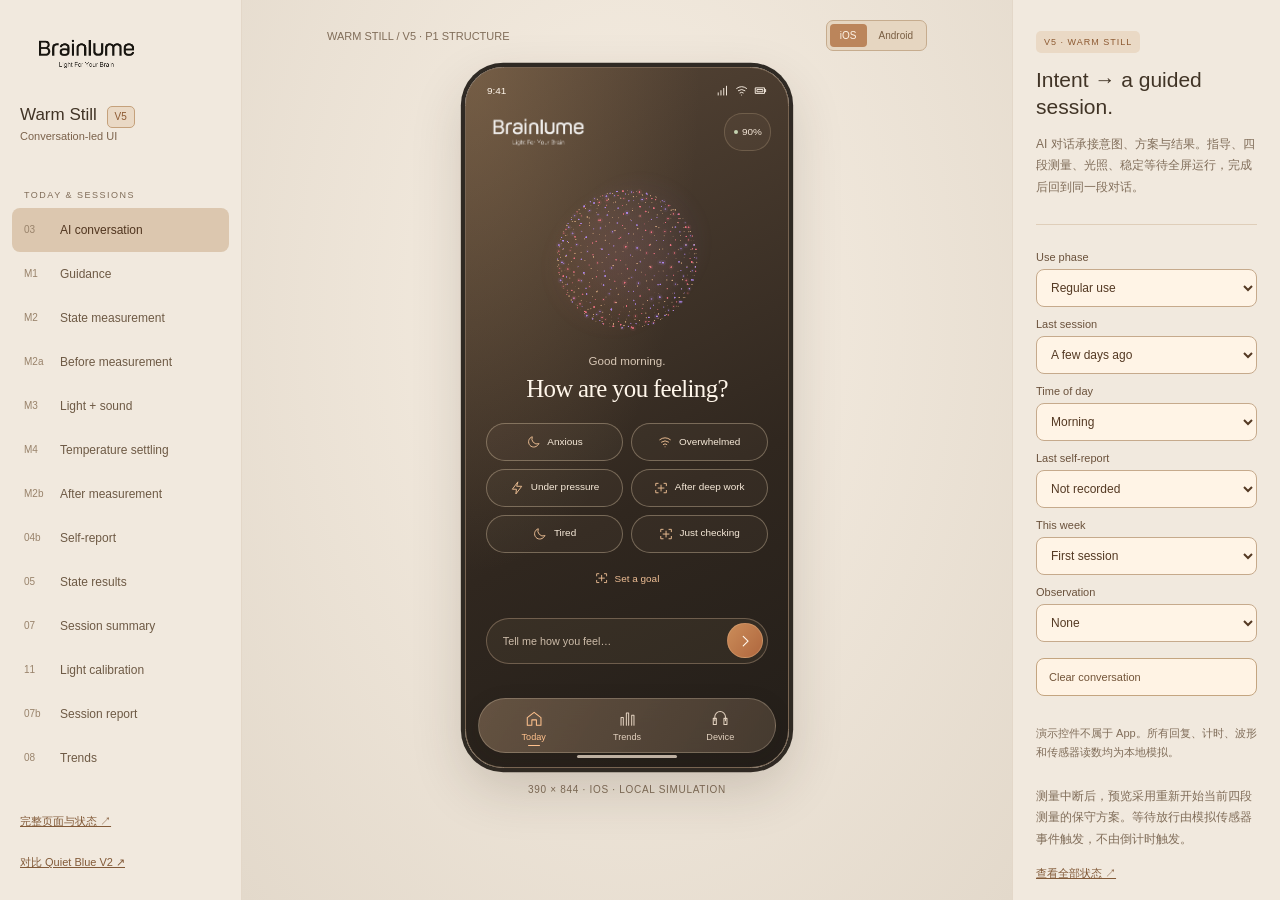
==== index.html @ 8ca9d395 "Publish Brainlume V5 Warm Still design prototype" ====
<!doctype html>
<html lang="en"><head><meta charset="UTF-8"><meta name="viewport" content="width=device-width,initial-scale=1,viewport-fit=cover"><meta name="theme-color" content="#30271f"><title>Brainlume — V5 Warm Still — Conversation UI</title><link rel="stylesheet" href="style.css"><link rel="icon" href="data:,"><link rel="stylesheet" href="quiet-blue.css"><link rel="stylesheet" href="eeg.css"><link rel="stylesheet" href="extended.css"><link rel="stylesheet" href="ue-sync.css?v=20260918-product"><link rel="stylesheet" href="p1.css?v=20260919-nir2"><link rel="stylesheet" href="warm-still.css"><link rel="stylesheet" href="warm-v5.css?v=20260920-final"></head><body><div id="app"></div><script src="app.js?v=20260918-product"></script><script src="quiet-blue.js"></script><script src="eeg.js"></script><script src="extended.js?v=20260918-product"></script><script src="ue-sync.js?v=20260918-product"></script><script src="p1.js?v=20260920-warm"></script></body></html>
---- style.css ----
@media(min-width:701px) and (max-height:950px){.stage .phone{zoom:.83}.stage{padding-top:20px!important}.stage .stage-top{margin-bottom:16px}.stage .design-caption{margin-top:16px}}
@media(min-width:701px) and (max-height:800px){.stage .phone{zoom:.70}.stage{padding-top:18px!important}.stage .stage-top{margin-bottom:15px}.stage .design-caption{margin-top:16px}}
:root{color-scheme:dark;--bg:#071015;--surface:#242c30;--surface2:#30383c;--line:#3d474b;--text:#f7f8f8;--muted:#abb6bb;--cyan:#1ec8e9;--green:#60e390;--amber:#ffbf58;--red:#ff857b;--radius:18px;--space:8px;font-family:Inter,'SF Pro Display',-apple-system,BlinkMacSystemFont,'Segoe UI',sans-serif;color:var(--text);background:#080d10;font-synthesis:none}*{box-sizing:border-box}body{margin:0}button,input,select{font:inherit}button{cursor:pointer;color:inherit}button:focus-visible,a:focus-visible,input:focus-visible,select:focus-visible,summary:focus-visible{outline:2px solid var(--cyan);outline-offset:4px}button{border:0}a{color:var(--cyan)}svg{width:22px;height:22px;flex-shrink:0;fill:none;stroke:currentColor;stroke-width:1.65;stroke-linecap:round;stroke-linejoin:round}h1,h2,h3,p{margin:0}h1{font-size:29px;line-height:1.12;letter-spacing:-1.15px;font-weight:650}h2{font-size:19px;letter-spacing:-.4px;font-weight:620}h3{font-size:15px;font-weight:600}p{line-height:1.5}small{font-size:11px;line-height:1.5}.muted{color:var(--muted)}.cyan{color:var(--cyan)}.amber{color:var(--amber)}.green{color:var(--green)}.red{color:var(--red)}.eyebrow{font-size:10px;letter-spacing:1.8px;font-weight:650;text-transform:uppercase;color:var(--muted)}.flex{display:flex;align-items:center;gap:10px}.between{justify-content:space-between}.column{display:flex;flex-direction:column;gap:16px}.grow{flex:1}.mt{margin-top:24px}.mb{margin-bottom:18px}.tiny{font-size:12px}.lead{font-size:14px;color:var(--muted);line-height:1.55;margin-top:10px}.text-center{text-align:center}.workspace{min-height:100vh;display:grid;grid-template-columns:242px minmax(470px,1fr) 268px}.rail{height:100vh;position:sticky;top:0;border-right:1px solid #202a30;padding:28px 20px;display:flex;flex-direction:column;gap:24px;background:#0c1216}.brand{height:35px;width:118px;object-fit:contain;filter:invert(1);mix-blend-mode:screen}.rail .eyebrow{margin-bottom:8px}.rail-title{font-size:17px;line-height:1.4}.version{display:inline-block;border:1px solid #37434a;padding:3px 7px;border-radius:5px;font-size:10px;margin-left:5px;color:var(--cyan)}.screen-list{overflow:auto;flex:1;margin:0 -8px;scrollbar-width:thin}.screen-list button{width:100%;padding:11px 12px;min-height:44px;text-align:left;border-radius:8px;background:transparent;display:flex;gap:12px;align-items:center;font-size:12px;color:#a6b2b9}.screen-list button span{font-size:10px;font-variant-numeric:tabular-nums;color:#65757e;width:24px}.screen-list button.active{background:#1b2c34;color:var(--cyan)}.screen-list button:hover{background:#202a30}.group-label{font-size:9px;text-transform:uppercase;letter-spacing:1.5px;color:#81919a;margin:20px 12px 8px}.rail-foot{font-size:11px;color:#87979f;line-height:1.7;border-top:1px solid #253139;padding-top:15px}.stage{padding:26px 32px 34px;display:flex;flex-direction:column;align-items:center;background:radial-gradient(ellipse at 50% 30%,#1b2c35 0,transparent 65%)}.stage-top{width:100%;max-width:600px;display:flex;justify-content:space-between;align-items:center;margin-bottom:22px;font-size:11px;color:#95a6af}.platform{display:flex;gap:2px;background:#10191f;border:1px solid #28383f;border-radius:7px;padding:3px}.platform button{background:transparent;color:#97a5ad;padding:6px 10px;border-radius:4px;font-size:10px}.platform button.active{background:#33454f;color:white}.phone{position:relative;width:390px;height:844px;border:1px solid #52616a;border-radius:46px;background:linear-gradient(164deg,#26383f 0%,#1a272e 22%,#101a1f 60%,#0a1217 100%);box-shadow:0 32px 90px #0009,0 0 0 5px #0e151a;overflow:hidden;display:flex;flex-direction:column}.phone.android{border-radius:30px}.status{height:46px;flex-shrink:0;padding:15px 25px 6px;display:flex;justify-content:space-between;align-items:center;font-size:12px;font-weight:650}.status svg{width:15px;height:15px}.status .flex{gap:6px}.topbar{height:52px;flex-shrink:0;display:flex;align-items:center;justify-content:space-between;padding:0 18px}.topbar .brand{width:110px;height:36px}.topbar .eyebrow{color:#eff4f6;letter-spacing:1.4px}.icon-btn{background:transparent;width:44px;min-height:44px;display:inline-flex;justify-content:center;align-items:center;border-radius:50%}.icon-btn:hover{background:#ffffff0a}.main{flex:1;overflow-y:auto;overflow-x:hidden;padding:8px 22px 32px;scrollbar-width:none}.main::-webkit-scrollbar{display:none}.main.has-nav{padding-bottom:115px}.safe-bottom{height:17px;flex-shrink:0}.safe-bottom:after{content:'';display:block;width:120px;height:4px;background:#e4eaed;border-radius:10px;margin:4px auto}.android .safe-bottom:after{width:75px;height:3px}.bottom-nav{position:absolute;left:16px;right:16px;bottom:22px;height:66px;display:flex;background:#1b272deb;border:1px solid #3a4a53;border-radius:32px;box-shadow:0 6px 28px #0008;backdrop-filter:blur(18px);z-index:4}.bottom-nav button{flex:1;background:none;display:flex;align-items:center;justify-content:center;flex-direction:column;gap:5px;color:#a8b5bc;font-size:10px}.bottom-nav button.active{color:var(--cyan)}.bottom-nav svg{width:21px;height:21px}.greeting{margin:9px 0 21px}.greeting .eyebrow{margin-bottom:9px}.device-strip{background:#33444d66;border:1px solid #50616b88;border-radius:14px;padding:11px 12px;display:flex;align-items:center;gap:10px;margin:20px 0}.device-strip>svg{color:#a9c2ce}.device-strip strong{font-size:12px;font-weight:550}.device-strip small{color:#b6c4cb;display:block;font-size:10px}.dot{display:inline-block;width:5px;height:5px;border-radius:50%;background:var(--green);margin-right:5px;vertical-align:middle}.device-strip .battery{font-size:11px;margin-left:auto;color:#bfd0d8}.device-strip .battery svg{width:17px}.section-heading{display:flex;align-items:center;justify-content:space-between;margin:25px 0 12px}.section-heading h2{font-size:15px;font-weight:600;letter-spacing:-.1px}.text-btn{background:none;color:var(--muted);font-size:11px;min-height:44px;padding:0 3px}.text-btn:hover{color:var(--cyan)}.context-chips{display:flex;gap:6px;overflow-x:auto;margin:0 -22px 18px;padding:0 22px 5px;scrollbar-width:none}.chip{background:#26373f;border:1px solid #40515a;color:#bccbd2;white-space:nowrap;padding:7px 12px;border-radius:20px;font-size:10px;min-height:36px}.chip.selected{border-color:#66c3d5;background:#174957;color:#d4f7ff}.tasks{display:grid;gap:12px}.task{border:1px solid #4b5a63;border-radius:18px;background:linear-gradient(115deg,#32444d,#25353d);padding:19px 17px;text-align:left;display:flex;gap:14px;align-items:center;min-height:113px;transition:transform .2s,border-color .2s}.task:hover{transform:translateY(-2px);border-color:#78becd}.task .task-icon{width:45px;height:45px;border:1px solid #2c849a;border-radius:50%;display:grid;place-items:center;color:#65d9ee;flex-shrink:0;background:#173c4766}.task.warm .task-icon{color:#f1c78d;border-color:#806445;background:#57443144}.task .task-icon svg{width:23px;height:23px}.task h3{font-size:16px;letter-spacing:-.35px;line-height:1.3}.task p{font-size:11px;color:#b9c9d1;margin-top:6px}.task .duration{display:inline-block;margin-top:8px;font-size:10px;color:#e2edf1;letter-spacing:.3px}.task>svg{width:16px;margin-left:auto;color:#a4bac4}.card{background:linear-gradient(125deg,#283840,#202d34);border:1px solid #41515b;border-radius:var(--radius);padding:18px}.recent-card{display:flex;align-items:center;gap:18px;text-align:left;width:100%;color:inherit}.recent-card .ring{width:82px;height:82px}.recent-card .ring .number{font-size:29px}.recent-card .ring small{font-size:9px}.recent-copy .eyebrow{font-size:9px;letter-spacing:1px}.recent-copy strong{font-size:16px;display:block;margin:6px 0}.recent-copy p{font-size:11px;line-height:1.5;color:#afc1cb}.ring{position:relative;display:grid;place-items:center;width:210px;height:210px;flex-shrink:0}.ring svg{width:100%;height:100%;position:absolute;inset:0;stroke:none;transform:rotate(-90deg)}.ring circle{fill:none;stroke-width:6;stroke-linecap:round}.ring .ring-track{stroke:#3d505b}.ring .ring-fill{stroke:var(--cyan);stroke-dasharray:var(--arc) 283}.ring .number{font-size:68px;letter-spacing:-3px;font-weight:560;line-height:1.05}.ring small{display:block;text-align:center;color:#b5c6cf;font-size:13px;letter-spacing:0;margin-top:3px}.score-hero{display:flex;flex-direction:column;align-items:center;padding:20px 0 17px}.score-hero .eyebrow{margin-top:15px;font-size:10px}.score-hero .ring{width:193px;height:193px}.result-title{margin-top:12px}.result-title h1{font-size:27px}.pill{font-size:10px;padding:5px 9px;border-radius:20px;border:1px solid #6b6250;color:var(--amber);background:#64522b22;white-space:nowrap}.pill.good{color:var(--green);border-color:#456c60;background:#234c3633}.pill.neutral{color:#c4d4dc;border-color:#52636d;background:#40536122}.relax-row{padding:14px 16px;font-size:12px}.action-card{border-left:2px solid var(--cyan);padding:13px 15px;background:#1c39434d;border-radius:0 10px 10px 0;margin-top:15px}.action-card p{font-size:12px;color:#bcccd5;margin-top:5px}.metric-row{padding:14px 0;border-bottom:1px solid #46545e99}.metric-row:last-child{border-bottom:0;padding-bottom:0}.metric-row:first-child{padding-top:0}.metric-row strong{font-size:12px;font-weight:500}.metric-row small{font-size:10px;color:#a3b7c2}.metric-row .value{font-size:19px}.bar{height:4px;border-radius:5px;background:#42555f;margin:10px 0 4px;overflow:hidden}.bar>i{height:100%;display:block;background:#77c9da;border-radius:5px}.primary,.secondary,.danger{width:100%;min-height:50px;border-radius:13px;padding:13px 15px;font-size:13px;font-weight:650;display:flex;align-items:center;justify-content:center;gap:10px}.primary{background:var(--cyan);color:#031b23}.primary:hover{background:#63dcf1}.secondary{background:#26363e;border:1px solid #657680;color:#edf3f6}.danger{background:#ff857b;color:#30100c}.bottom-action{margin-top:22px;display:flex;flex-direction:column;gap:10px}.footnote{font-size:10px;color:#95aab5;line-height:1.65}.footer-note{text-align:center;font-size:10px;letter-spacing:.2px;color:#91a8b4;margin-top:16px}.disclosure{border-bottom:1px solid #384952;padding:15px 0;font-size:12px;color:#b0c2cc}.disclosure summary{min-height:24px;cursor:pointer;color:#dce8ee;font-size:12px}.disclosure p{margin-top:12px;font-size:11px;line-height:1.7}.steps{display:flex;margin:13px 0 8px;position:relative;justify-content:space-between}.steps:before{content:'';position:absolute;top:14px;left:42px;right:42px;height:1px;background:#52616b}.step{position:relative;display:flex;flex-direction:column;align-items:center;gap:8px;width:33%;color:#8fa5b1;font-size:10px}.step b{font-size:10px;border-radius:50%;border:1px solid #526975;background:#17272f;width:29px;height:29px;display:grid;place-items:center;font-weight:500}.step.active{color:var(--cyan)}.step.active b{background:var(--cyan);border-color:var(--cyan);color:#031b23}.step.done b{background:#506a76;color:white}.light .step.active{color:var(--amber)}.light .step.active b{background:var(--amber);border-color:var(--amber)}.session{display:flex;flex-direction:column;min-height:100%;text-align:center}.session h1{font-size:24px;letter-spacing:-.7px}.session .lead{max-width:285px;margin:10px auto 0;font-size:12px}.orb-wrap{height:257px;display:grid;place-items:center;margin:8px -10px 0;position:relative;flex-shrink:0}.orb{width:102px;height:102px;border-radius:50%;position:relative;background:radial-gradient(circle at 40% 35%,#b5e8ee88,#5d9fba22 65%,#b5f8ff44);border:1px solid #8bd4e8;box-shadow:0 0 60px #47c1e933,inset 0 0 35px #9eeeff33;animation:breathe 7s ease-in-out infinite}.orb:before,.orb:after{content:'';position:absolute;inset:-29px;border:1px solid #61b3d34d;border-radius:50%;box-shadow:0 0 0 28px #55b9d808,0 0 0 29px #66b8d420}.orb:after{inset:-86px;border-color:#72b6d019;box-shadow:none}.light .orb{background:radial-gradient(circle at 38% 33%,#f8d4a56b,#97612744 70%,#ffbd6533);border-color:#e9bb71;box-shadow:0 0 70px #d49a4733,inset 0 0 35px #ffce822b}.light .orb:before{border-color:#e7b56d55;box-shadow:0 0 0 28px #dba64c08,0 0 0 29px #c7a36829}.light .orb:after{border-color:#c7a36819}.paused .orb{animation-play-state:paused;opacity:.4}.timer{font-size:48px;font-weight:500;letter-spacing:-2px;line-height:1.1;font-variant-numeric:tabular-nums}.timer-label{font-size:10px;color:#b1c5d0;margin-top:7px;letter-spacing:.4px}.session-message{font-size:11px;color:#bed1db;margin-top:19px;min-height:35px}.signal{font-size:10px;color:#abc3cf;display:flex;justify-content:center;gap:6px;align-items:center;margin-top:20px}.signal svg{width:14px;height:14px}.session-actions{margin-top:auto;padding-top:22px;display:flex;flex-direction:column;gap:3px}.session-actions .text-btn{font-size:11px}.banner{font-size:11px;text-align:left;padding:12px 14px;border:1px solid #546d78;border-radius:12px;background:#304f5c55;margin:16px 0;line-height:1.6}.banner.warning{border-color:#916b43;color:#f2c890;background:#6c471c33}.session .banner{margin:12px 0 0}.session .banner+.orb-wrap{height:212px}.segmented{display:flex;border:1px solid #475b67;background:#17272f;padding:4px;border-radius:12px;margin:22px 0}.segmented button{flex:1;background:none;color:#acbec9;border-radius:8px;font-size:11px;min-height:38px}.segmented button.active{background:#405661;color:white;box-shadow:0 2px 4px #0002}.chart{width:100%;height:auto;stroke:none;margin-top:17px}.chart text{font-size:9px;fill:#aebec8;font-family:inherit;stroke:none}.chart .grid{stroke:#43555f;stroke-width:1;stroke-dasharray:3 4}.chart .line{fill:none;stroke:var(--cyan);stroke-width:2}.chart circle{fill:var(--cyan);stroke:#173b4a;stroke-width:2}.history-row{width:100%;padding:15px 0;display:flex;align-items:center;gap:10px;background:none;border-bottom:1px solid #3c4d57;text-align:left}.history-row:last-child{border:0;padding-bottom:0}.history-row svg{width:16px;color:#a1b5c0}.history-row .history-icon{background:#354d58;width:34px;height:34px;border-radius:10px;display:grid;place-items:center;color:#aed2df}.history-row strong{display:block;font-size:12px}.history-row small{font-size:10px;color:#95acb9;display:block;margin-top:4px}.history-row .pill{font-size:9px}.stat-pair{display:flex;justify-content:space-between;margin-top:17px;padding-top:14px;border-top:1px solid #3c515c}.stat-pair strong{font-size:21px;font-weight:550;display:block}.stat-pair small{font-size:9px;color:#a8bcc7}.product-photo{width:100%;height:176px;object-fit:cover;border-radius:15px;filter:brightness(.83);margin:18px 0}.settings-row{width:100%;background:none;display:flex;align-items:center;gap:12px;text-align:left;padding:16px 0;border-bottom:1px solid #435560}.settings-row:last-child{border:0}.settings-row svg{width:18px;color:#a7c4d2}.settings-row strong{font-size:12px;font-weight:500;display:block}.settings-row small{color:#a0b6c3;font-size:10px;display:block;margin-top:4px}.settings-row>svg:last-child{margin-left:auto;width:15px}.checklist{display:flex;flex-direction:column;gap:18px;margin:24px 0}.check-item{display:flex;align-items:flex-start;gap:12px;font-size:12px;line-height:1.55}.check-item b{flex-shrink:0;border-radius:50%;border:1px solid #52717f;color:#9fe0ee;font-size:10px;font-weight:500;width:25px;height:25px;display:grid;place-items:center}.choice{width:100%;padding:18px;background:#293b45;border:1px solid #50636f;border-radius:14px;display:flex;align-items:center;text-align:left;gap:13px;min-height:62px}.choice svg{color:#c3d7e1}.choice.selected{border-color:var(--cyan);background:#164454}.choice span{font-size:13px}.choice small{display:block;margin-top:5px;color:#a5bdca}.compare{display:grid;grid-template-columns:1fr 1fr;gap:12px;margin:20px 0}.compare .card{text-align:center;padding:17px 8px}.compare strong{font-size:40px;font-weight:500;display:block;margin:6px 0;letter-spacing:-1px}.compare small{color:#b1c6d0;font-size:10px}.compare .after{border-color:#46818f}.legend{display:flex;gap:15px;font-size:10px;color:#a7bcc7;margin-bottom:15px}.legend i{display:inline-block;width:7px;height:7px;background:#778b96;border-radius:2px;margin-right:6px}.legend i.after{background:var(--cyan)}.compare-metric{margin:17px 0}.compare-metric .flex{font-size:11px;justify-content:space-between}.paired-bars{display:grid;grid-template-columns:1fr 26px;align-items:center;gap:4px 7px;margin-top:7px;font-size:10px;color:#b5c7d1}.paired-bars i{display:block;height:4px;background:#7b8e99;border-radius:3px}.paired-bars i.after{background:var(--cyan)}.direction{font-size:9px;color:#99adba;margin-top:5px}.table{width:100%;border-collapse:collapse;font-size:11px;margin-top:16px}.table td,.table th{padding:11px 5px;border-bottom:1px solid #41535e;text-align:right}.table td:first-child,.table th:first-child{text-align:left}.table th{font-size:9px;color:#adc1ce;font-weight:500}.table td:last-child{color:#86d6e5}.report-label{margin-top:26px}.field{display:block;font-size:12px;margin:21px 0}.field input,.field select{margin-top:9px;width:100%;height:50px;border-radius:12px;border:1px solid #586d79;background:#243943;color:#f5f9fb;padding:0 14px}.field input::placeholder{color:#9db1be}.toggle-row{display:flex;align-items:center;gap:15px;padding:18px 0;border-bottom:1px solid #3f535f}.toggle-row strong{font-size:12px}.toggle-row p{font-size:11px;color:#a5bdcb;margin-top:6px}.switch{width:43px;height:26px;flex-shrink:0;border-radius:20px;background:#546976;padding:3px;border:0}.switch:after{content:'';display:block;width:20px;height:20px;background:#e5f1f6;border-radius:50%;transition:transform .2s}.switch[aria-checked=true]{background:#188399}.switch[aria-checked=true]:after{transform:translateX(17px)}.switch:disabled{opacity:.6;cursor:default}.swatches{display:flex;gap:8px;margin:12px 0}.swatch{border:2px solid transparent;background:var(--skin);width:46px;height:46px;border-radius:50%;color:#141414}.swatch.selected{border-color:#51def6;outline:2px solid #153644;outline-offset:2px}.welcome-art{margin:0 -22px 26px;height:310px;position:relative;overflow:hidden}.welcome-art img{height:100%;width:100%;object-fit:cover;filter:brightness(.75)}.welcome-art:after{content:'';position:absolute;inset:0;background:linear-gradient(transparent 55%,#17272f)}.welcome h1{font-size:35px}.large-icon{width:66px;height:66px;border-radius:20px;background:#30505d;display:grid;place-items:center;margin:22px 0;color:#93dfec}.large-icon svg{width:30px;height:30px}.inspector{height:100vh;position:sticky;top:0;border-left:1px solid #253037;padding:31px 23px;background:#0c1318;overflow:auto}.inspector h2{font-size:15px;margin:13px 0}.inspector p{font-size:12px;line-height:1.8;color:#9cafba;margin:12px 0}.inspector .rule{border-top:1px solid #293a44;margin:26px 0}.inspector .token{display:flex;gap:10px;align-items:center;margin:12px 0;font-size:11px;color:#b1c2cd}.token i{width:22px;height:22px;border-radius:6px;border:1px solid #ffffff22}.inspector .tiny-btn{background:#20323c;border:1px solid #405662;width:100%;padding:11px 12px;text-align:left;margin:5px 0;border-radius:8px;font-size:11px;min-height:44px}.inspector .tiny-btn:hover{border-color:#79bfce}.review-badge{display:inline-flex;align-items:center;gap:6px;font-size:9px;letter-spacing:1px;padding:6px 8px;border-radius:5px;background:#1a3540;color:#a7dde9}.modal-scrim{position:absolute;inset:0;background:#03090dc9;backdrop-filter:blur(7px);z-index:20;display:flex;align-items:flex-end}.sheet{width:100%;background:#263943;border:1px solid #607783;border-radius:26px 26px 0 0;padding:24px 22px 30px;max-height:85%;overflow:auto;box-shadow:0 -20px 60px #0005}.sheet:before{content:'';display:block;margin:-11px auto 22px;width:36px;height:4px;border-radius:3px;background:#66818e}.sheet h2{font-size:23px;line-height:1.2}.sheet .lead{font-size:12px}.sheet .primary,.sheet .secondary,.sheet .danger{margin-top:11px}.toast{position:absolute;bottom:104px;left:20px;right:20px;background:#d2f4fd;color:#0e3542;font-size:12px;padding:15px;border-radius:12px;text-align:center;z-index:30;box-shadow:0 8px 25px #0006}.empty{padding:48px 16px;text-align:center}.empty svg{width:38px;height:38px;color:#86bfce;margin-bottom:15px}.empty p{font-size:12px;color:#a9c1ce;margin-top:10px}.mobile-review{display:none}.design-caption{font-size:10px;color:#7f939e;margin-top:20px;letter-spacing:.7px}.hidden{display:none!important}@keyframes breathe{0%,100%{transform:scale(.94);opacity:.8}50%{transform:scale(1.08);opacity:1}}@media(prefers-reduced-motion:reduce){*,*:before,*:after{animation:none!important;transition:none!important}}@media(max-width:1150px){.workspace{grid-template-columns:205px 1fr}.inspector{display:none}.rail{padding:24px 16px}.stage{padding:25px}.mobile-review{display:block;margin-top:20px;max-width:390px;width:100%;font-size:11px}.mobile-review summary{cursor:pointer;color:#9ec2d3;min-height:44px}.mobile-review button{min-height:44px;padding:8px 12px;margin:4px;border-radius:8px;background:#263c49;font-size:11px}.mobile-review select{width:100%;height:44px;background:#233b48;color:white;border:1px solid #526978;border-radius:8px;padding:0 10px}}@media(max-width:700px){.workspace{display:block}.rail,.inspector{display:none}.stage{padding:0;display:block;background:none}.stage-top,.design-caption{display:none}.phone{width:100%;height:100dvh;min-height:600px;border:0;border-radius:0!important;box-shadow:none}.status{padding-top:max(13px,env(safe-area-inset-top));height:calc(44px + env(safe-area-inset-top))}.safe-bottom{height:max(17px,env(safe-area-inset-bottom))}.bottom-nav{bottom:max(22px,env(safe-area-inset-bottom))}.mobile-review{max-width:none;margin:0;padding:14px 22px;background:#0b1720}.main{padding-left:22px;padding-right:22px}.modal-scrim{position:fixed}.sheet{padding-bottom:max(30px,env(safe-area-inset-bottom))}}@media(max-width:360px){h1{font-size:26px}.main{padding-left:18px;padding-right:18px}.task{padding:15px 13px;gap:10px}.task h3{font-size:15px}.task .task-icon{width:38px;height:38px}.context-chips{margin-left:-18px;margin-right:-18px;padding-left:18px;padding-right:18px}.orb-wrap{height:222px}.session .banner+.orb-wrap{height:180px}.timer{font-size:42px}.paired-bars{font-size:9px}}@media print{body{background:white;color:black}.rail,.inspector,.stage-top,.bottom-nav,.mobile-review,.design-caption,.status,.safe-bottom,.topbar,.bottom-action{display:none!important}.workspace,.stage{display:block;padding:0}.phone{width:100%;height:auto;border:0;box-shadow:none;background:white;color:black;overflow:visible}.main{overflow:visible;padding:20px!important}.card{background:#f4f6f8;border-color:#ddd;break-inside:avoid;color:black}.muted,.lead,.footnote,.eyebrow,.table th,.direction{color:#555}.table td:last-child{color:#15657b}}
body.embedded .rail,body.embedded .inspector,body.embedded .stage-top,body.embedded .design-caption,body.embedded .mobile-review{display:none!important}body.embedded .workspace{display:block}body.embedded .stage{padding:0!important}body.embedded .phone{zoom:1!important;width:100%;height:100dvh;border:0;border-radius:0;box-shadow:none}body.embedded{overflow:hidden}
---- quiet-blue.css ----
/* Quiet Blue / V2. Core layout and accessible interactions are inherited. */
:root{--bg:#202c50;--surface:#274565;--surface2:#354e77;--line:#52639b;--text:#f2f3fc;--muted:#c0d0e7;--cyan:#98cbed;--green:#92ded7;--amber:#efcf8d;--red:#f5a9a9;--radius:12px;font-family:Avenir,'Avenir Next','Trebuchet MS',-apple-system,BlinkMacSystemFont,'Segoe UI',sans-serif;background:#151f35;font-synthesis:none}
body{background:#151f35}h1{font-weight:500;letter-spacing:-.55px;font-size:27px}h2{font-weight:500;letter-spacing:0}h3{font-weight:500}.eyebrow{font-weight:500;letter-spacing:1.1px}.phone{background:linear-gradient(168deg,#202b50 0%,#20334e 49%,#203a4d 75%,#495c87 100%);border-color:#6572a2;box-shadow:0 25px 80px #0b102655,0 0 0 5px #1b2440}.status{height:46px;font-weight:500}.status .flex{gap:7px}.status svg{width:16px;height:16px}.topbar{height:68px;padding:0 19px}.topbar .brand{width:157px;height:64px;margin-left:-7px;opacity:.97}.topbar .eyebrow{font-size:12px;letter-spacing:.3px;text-transform:none;max-width:252px;text-align:center;font-weight:500}.topbar .icon-btn{color:#a7e1e8}.main{padding:4px 24px 28px}.main.has-nav{padding-bottom:100px}.safe-bottom{background:#485b88;height:18px}.safe-bottom:after{background:#dae1f2;opacity:.8}.phone:has(.blue-session) .safe-bottom,.phone:has(.result-title) .safe-bottom{background:transparent}
.bottom-nav{left:0;right:0;bottom:0;height:86px;padding:9px 8px 22px;border:0;border-top:1px solid #7884bc66;border-radius:0;background:linear-gradient(110deg,#4e5b8dce,#455a84de);box-shadow:none;backdrop-filter:blur(18px)}.bottom-nav button{color:#becce5;gap:7px;font-size:11px;letter-spacing:.5px;text-transform:uppercase;font-weight:400}.bottom-nav svg{width:25px;height:25px;stroke-width:1.35}.bottom-nav button.active{color:#fff}.bottom-nav button.active svg{filter:drop-shadow(0 0 4px #c8ddff22)}
.primary{background:linear-gradient(105deg,#665fe0,#6f9bdc);border:1px solid #9aaff344;border-radius:30px;color:#fff;font-size:14px;font-weight:500;min-height:49px;box-shadow:none}.primary:hover{background:linear-gradient(105deg,#7772ed,#81afe9)}.secondary{background:linear-gradient(115deg,#334b7022,#45618b22);border-color:#8296cf;border-radius:30px;min-height:49px;font-size:13px;font-weight:500}.danger{border-radius:30px;font-weight:500}.text-btn{font-size:12px;color:#c0d1ec}.icon-btn:hover{background:#7e99cc18}.card{background:transparent;border:0;border-radius:0;padding:18px 0;border-top:1px solid #6278ac88;box-shadow:none}.banner{background:#556e9a1c;border:1px solid #7088b96b;border-radius:12px;color:#d5dff1;font-size:12px}.banner.warning{color:#f6d8a4;background:#75614422;border-color:#bc9c6377}.pill{color:#efd397;border-color:#a58e6788;background:transparent;font-size:11px}.pill.good{color:#9ee4da;border-color:#6ea9a588;background:transparent}.pill.neutral{color:#d2ddf2;background:transparent;border-color:#7c91b088}.action-card{background:transparent;border-left:0;border-top:1px solid #637db688;border-radius:0;padding:18px 0}.action-card p{color:#c0d0e7}.section-heading h2{font-size:16px;font-weight:500}.footnote{font-size:11px;color:#bfd0e7;line-height:1.6}.lead{font-size:14px;color:#c0cfe7;line-height:1.6}.dot{background:#92e3da;width:5px;height:5px}.cyan{color:#a7d5f2}.green{color:#a3e5dd}.amber{color:#efd293}
.home-intro{text-align:center;margin:23px 0 0}.home-intro h1{font-size:18px;letter-spacing:0;color:#d9def5;font-weight:400}.home-intro p{font-size:11px;color:#b7cbe2;margin-top:8px}.round-tasks{display:grid;grid-template-columns:1fr 1fr;gap:16px;margin:35px 0 0}.round-task{text-align:center;min-width:0}.circle-action{width:100%;aspect-ratio:1;border-radius:50%;background:radial-gradient(ellipse at 30% 25%,#30537e 0%,#274872 52%,#274b71 100%);border:1px solid #28729980;box-shadow:inset 0 2px 7px #267fc344,inset -2px -2px 10px #344c8433,0 6px 16px #102b4b18;display:grid;place-items:center;color:#f5f4fc;padding:15px;transition:transform .2s,border-color .2s,box-shadow .2s}.circle-action span{font-size:23px;font-weight:500;line-height:1.3;letter-spacing:.1px}.recovery-circle{background:radial-gradient(ellipse at 30% 25%,#335586 0%,#2b4978 53%,#2b4a78 100%);border-color:#3e73a788}.circle-action:hover{transform:translateY(-3px);border-color:#87c8e5;box-shadow:inset 0 2px 7px #6cabd355,0 9px 22px #18234433}.circle-action:active{transform:scale(.98)}.round-task>strong{display:block;font-size:14px;font-weight:500;margin-top:13px}.round-task p{font-size:12px;color:#d0dbed;margin-top:3px}.guide-link{display:flex;align-items:center;justify-content:center;gap:17px;background:none;width:100%;min-height:52px;margin:22px 0 14px;font-size:14px;color:#e4e9f7}.guide-link>span{text-decoration:underline;text-underline-offset:5px}.guide-link>svg:first-child{color:#a0a1ee;width:20px}.guide-link>svg:last-child{color:#91c7e6;width:17px}.recent-open{border-top:1px solid #677aad8c;border-bottom:1px solid #677aad8c;padding:17px 0 20px}.recent-open .section-heading{margin:0 0 13px}.recent-open .section-heading .tiny{font-size:10px}.open-result{background:none;width:100%;padding:0;display:grid;grid-template-columns:1fr 1fr 10px;text-align:left;align-items:center;color:inherit;gap:15px;min-height:67px}.open-result>span:first-child{border-right:1px solid #768cc17d}.open-result small{font-size:12px;color:#bdcee9}.open-result strong{display:block;font-size:36px;line-height:1.2;color:#b8b7f4;font-weight:400;margin-top:6px;letter-spacing:0}.open-result em{font-size:12px;font-style:normal;color:#becce6}.open-result .state-word{font-size:25px;color:#efd397;font-weight:500}.open-result>svg{width:13px;color:#84b6d5}.scenario-section .section-heading{margin:19px 0 10px}.scenario-section .section-heading h2{font-size:14px}.scenario-section .tiny{font-size:10px}.context-chips{margin:0 -24px;padding:0 24px 8px;gap:7px}.chip{background:#6277991c;border:1px solid #869abe66;color:#dbe5f5;font-size:11px;padding:7px 13px;min-height:38px;border-radius:22px}.chip.selected{background:#7778bd77;color:#fff;border-color:#adadef}.device-strip{background:transparent;border-color:#7891b36b}
.result-title{margin-top:18px}.result-title h1{font-size:21px;letter-spacing:0;font-weight:500}.score-hero{padding:17px 0 0}.score-hero .blue-ring{width:206px;height:206px}.blue-ring circle{stroke-width:6.6}.blue-ring .ring-track{stroke:#356892}.blue-ring .blue-fill{stroke-linecap:round}.blue-ring .number{color:#c1baf7;font-size:53px;font-weight:400;letter-spacing:-1px}.blue-ring small{color:#c4d7ee;font-size:15px;margin-top:0}.ring-label{display:block;font-size:12px;color:#c0def0;margin-top:8px}.score-context{text-align:center;font-size:11px;color:#b5c9e2;margin-top:10px}.relax-inline{text-align:center;font-size:13px;margin-top:19px;color:#e4eaf5}.relax-inline span{padding:0 7px;color:#9ab3d1}.relax-inline strong{font-size:15px;color:#efd397;font-weight:500}.recommendation h2{font-size:21px;margin-top:17px}.recommendation .lead{font-size:12px;line-height:1.5;margin-top:8px}.result-action{margin-top:17px;gap:7px}.result-action .primary{font-size:14px}.result-action .footnote{font-size:10px}.open-metrics{margin-top:20px;border-top:1px solid #6e81b399}.metric-row{padding:20px 0 17px!important;border-bottom:1px solid #667dab77}.metric-row h3{font-size:14px}.metric-row .value{font-size:15px;color:#a7d5ed}.scale-bar{margin-top:13px;position:relative;height:8px;border-bottom:1px dotted #9db3d288;border-left:1px dotted #9db3d288;border-right:1px dotted #9db3d288}.scale-bar i{display:block;height:7px;background:linear-gradient(90deg,#77b8df,#7d8beb);border-radius:0 8px 8px 0}.scale-labels{display:flex;justify-content:space-between;color:#b7c8e0;font-size:10px;margin-top:4px}.direction{color:#c0cee1;font-size:10px;line-height:1.5;margin-top:7px}.disclosure{border-color:#6c7cac77;font-size:13px}.disclosure summary{color:#dfe9f6;font-size:13px}.disclosure p{color:#bdcde4;font-size:12px}.bar{background:#405d7b;border-radius:0;height:7px}.bar>i{background:linear-gradient(90deg,#469ac3,#82a1df);border-radius:0 8px 8px 0}
.blue-session{padding-top:14px;min-height:100%;text-align:center}.steps{margin:0 0 0;padding:0 5px}.steps:before{top:14px;background:#8497bd;left:48px;right:48px}.step{font-size:12px;color:#c3cce8;gap:8px}.step b{width:29px;height:29px;font-size:11px;border-color:#8c9fc5;background:#263957;color:#b9cde3}.step.active,.light .step.active{color:#d5cff7}.step.active b,.light .step.active b{background:#aaa1ee;border-color:#c1b5f8;color:#263055;box-shadow:0 0 0 4px #9a8bdf22}.step.done b{background:#2e4a65;color:#ace2e4;border-color:#8aafd2}.session-disc-wrap{display:grid;place-items:center;margin:35px -5px 0}.session-disc{width:254px;height:254px;position:relative;border-radius:50%;display:grid;place-items:center;overflow:hidden;background:radial-gradient(ellipse at 33% 22%,#315e86,#29476e 48%,#2c567e);border:1px solid #3778a588;box-shadow:inset 0 2px 10px #3493ca55,inset -5px -6px 20px #26548333,0 8px 20px #122d4b11}.disc-halo{position:absolute;inset:0;border-radius:50%;background:radial-gradient(circle at 49% 34%,#d2e1f315,transparent 38%);animation:quietBreathe 8s ease-in-out infinite}.with-light .disc-halo{background:radial-gradient(circle at 49% 35%,#efd39555 0%,#b6bd9625 14%,transparent 37%)}.disc-clock{position:relative;margin-top:44px}.session .timer{font-size:43px;letter-spacing:-1px;font-weight:400}.session .timer-label{font-size:12px;color:#dae4f5;margin-top:5px}.session-copy{margin-top:32px}.session-copy h1{font-size:21px;letter-spacing:0;line-height:1.4;font-weight:500}.session-copy .lead{margin-top:8px;font-size:12px;color:#c1cfe5}.signal{font-size:11px;color:#c1dae9;margin-top:19px}.signal svg{width:13px;height:13px}.stage-duration{color:#b7cce2;font-size:11px;margin-top:8px}.session-actions{display:grid;grid-template-columns:1fr 1fr;gap:12px;margin-top:auto;padding-top:30px;padding-bottom:20px}.session-actions .secondary{padding:12px 9px;min-height:49px;font-size:13px;white-space:nowrap;background:#49669818}.session-actions svg{width:18px}.measure-top{font-size:13px;color:#d0d6ed;padding:14px 0}.blue-session .banner{margin-top:15px;font-size:11px;line-height:1.5;padding:10px 12px}.has-alert .session-disc-wrap{margin-top:18px}.has-alert .session-disc{width:215px;height:215px}.has-alert .session-copy{margin-top:19px}.paused .disc-halo{animation-play-state:paused;opacity:.25}.paused .session-disc{filter:saturate(.6)}@keyframes quietBreathe{0%,100%{opacity:.55;transform:scale(.94)}50%{opacity:1;transform:scale(1.08)}}
.trend-heading{text-align:center;margin-top:23px}.trend-heading h1{font-size:19px;font-weight:400;letter-spacing:0}.segmented{border:1px solid #7e7eca;background:#1b2c4b66;padding:0;border-radius:30px;margin:25px 0 0;overflow:hidden}.segmented button{border-radius:30px;min-height:36px;font-size:12px;color:#e0e7f4;font-weight:400}.segmented button.active{background:linear-gradient(100deg,#665fe0,#6f98de);color:#fff;box-shadow:none}.range-caption{text-align:center;font-size:12px;color:#cdd9ee;margin:20px 0 29px}.trend-section h2{font-size:17px}.trend-section>.footnote{font-size:10px;color:#b4c8e0;margin-top:7px}.chart{margin:17px 0 0}.chart text{font-size:11px;fill:#c9d8eb}.chart .grid{stroke:#92adca88;stroke-width:.7;stroke-dasharray:1 3}.chart .line{stroke:#83bce9;stroke-width:2.5}.chart circle{fill:#e6e5fd;stroke:#89bee9;stroke-width:1.8}.trend-caption{font-size:10px;color:#c1d0e3;text-align:center;line-height:1.6;margin:0 12px 20px}.stat-pair{padding:17px 8px 20px;border-top:1px solid #6b80b18c;border-bottom:1px solid #6b80b18c;margin-top:0;justify-content:space-around;text-align:center}.stat-pair>div{flex:1}.stat-pair>div+div{border-left:1px solid #728abc77}.stat-pair strong{font-size:25px;font-weight:400;line-height:1.2;color:#ccd6f4}.stat-pair small{display:block;font-size:11px;color:#c0cfe5;margin-top:6px}.open-history .section-heading{margin:23px 0 7px}.history-row{padding:15px 0;gap:10px;border-color:#6882ad66}.history-row strong{font-size:13px;font-weight:400;color:#d8e4f6}.history-row small{font-size:10px;color:#b0c5dc}.history-row>svg{color:#8dcee9;width:15px}.mood{font-size:12px;color:#e7cb98;display:flex;align-items:center;gap:8px;min-width:112px}.mood i{width:7px;height:7px;border-radius:50%;background:#e7cb98}.mood.good{color:#b2e5ea}.mood.good i{background:#8edfd8}.mood.neutral{color:#bdd7ed}.mood.neutral i{background:#8cbddd}
.product-photo{border-radius:14px;filter:none;opacity:.94}.settings-row{border-color:#637da877;padding:18px 0}.settings-row strong{font-size:14px;font-weight:400}.settings-row small{color:#bfcee3;font-size:11px}.settings-row svg{color:#9cd3e7}.large-icon{background:#47649044;color:#b4dce9;border:1px solid #6b8aaa66;border-radius:50%;width:72px;height:72px}.choice{background:#425e8133;border-color:#748bb188;border-radius:15px;min-height:65px}.choice span{font-size:15px}.choice.selected{background:#6d72b244;border-color:#a5a7eb}.choice small{color:#c1d0e3;font-size:12px}.choice svg{color:#b4d4ec}.check-item{font-size:14px}.check-item b{border-color:#8eaccc;color:#c0dff1}.field{font-size:14px}.field input,.field select{background:#263b59;border-color:#6c84b5;color:#edf2fc;border-radius:10px;font-size:14px}.field input::placeholder{color:#b2c5df}.toggle-row{border-color:#6980aa77}.toggle-row strong{font-size:14px;font-weight:500}.toggle-row p{color:#c0cfe4;font-size:12px}.switch{background:#506888;width:46px;height:28px;padding:3px}.switch:after{width:22px;height:22px}.switch[aria-checked=true]{background:linear-gradient(100deg,#695fda,#779eeb)}.switch[aria-checked=true]:after{transform:translateX(18px)}.compare .card{border:0;border-top:1px solid #6882ad88;border-bottom:1px solid #6882ad88;border-radius:0}.compare .after{background:#728dc411}.compare strong{color:#c3bef6;font-weight:400}.compare .muted{color:#bfcee4}.compare-metric{margin:23px 0}.compare-metric .flex{font-size:13px}.paired-bars i{height:6px;background:#91b2cb}.paired-bars i.after{background:linear-gradient(90deg,#679cca,#959be4)}.legend{font-size:11px;color:#c2d2e9}.legend i{background:#91b2cb}.legend i.after{background:#8d9ee4}.table{font-size:12px}.table th{font-size:11px;color:#c0d1e9}.table td{padding:13px 4px;border-color:#6680ab66}.table td:last-child{color:#b1d7ef}.table th{border-color:#7489b677}.compare-metric .muted{color:#c6d5e8}.sheet{background:linear-gradient(#2d4266,#354d70);border-color:#7f91c2;border-radius:25px 25px 0 0}.sheet h2{font-weight:500}.sheet .lead{font-size:14px}.modal-scrim{background:#101c38bd}.toast{background:#d2def5;color:#233558}.empty{padding:45px 10px}.empty p{font-size:13px;color:#c5d4e8}.welcome-art:after{background:linear-gradient(transparent 55%,#24334f)}
.rail,.inspector{background:#19243b;border-color:#46577955}.stage{background:radial-gradient(ellipse at 50% 30%,#293c60,transparent 70%)}.rail .brand{width:133px;height:51px}.rail-title{font-weight:400;font-size:17px}.rail-foot{border-color:#4a5b7c66;color:#a5b6d0}.screen-list button{color:#b5c7e0}.screen-list button span{color:#8395b8}.screen-list button.active{background:#3e4d75;color:#e3e5ff}.screen-list button:hover{background:#304266}.group-label{color:#9cadcb}.version{border-color:#7384b266;color:#bdc3fa}.review-badge{background:#374a70;color:#d2dafa}.inspector h2{font-weight:500}.inspector p{color:#acbfdc}.inspector .rule{border-color:#4c618155}.inspector .token{color:#c6d1e6}.inspector .tiny-btn{background:#2c4062;border-color:#6378a288;color:#dce5f6}.platform{background:#203454;border-color:#526991}.platform button{color:#b3c6e2}.platform button.active{background:#596b9c}.stage-top{color:#b5c5df}.design-caption{color:#9cb0d0}.mobile-review{background:#263b5b;color:#c7d4eb}.mobile-review button{background:#4b5c8e}.mobile-review select{background:#2e446a;border-color:#7c8fba}.mobile-review summary{color:#c5d5ee}
@media(max-width:700px){.phone{background:linear-gradient(168deg,#202b50 0%,#20334e 49%,#203a4d 75%,#495c87 100%)}.main{padding-left:24px;padding-right:24px}.status{height:calc(46px + env(safe-area-inset-top))}.topbar{height:68px}.bottom-nav{bottom:0;padding-bottom:max(22px,env(safe-area-inset-bottom));height:calc(66px + max(20px,env(safe-area-inset-bottom)))}.safe-bottom{height:max(18px,env(safe-area-inset-bottom))}.main.has-nav{padding-bottom:105px}}
@media(max-width:360px){.main{padding-left:20px;padding-right:20px}.topbar{height:60px}.topbar .brand{width:145px;height:59px}.topbar .eyebrow{font-size:11px}.home-intro{margin-top:15px}.home-intro h1{font-size:16px}.round-tasks{gap:14px;margin-top:27px}.circle-action span{font-size:20px}.round-task>strong{font-size:13px}.round-task p{font-size:11px}.guide-link{margin:14px 0 9px}.open-result{gap:10px}.open-result small{font-size:11px}.open-result .state-word{font-size:23px}.context-chips{margin:0 -20px;padding-left:20px;padding-right:20px}.session-disc{width:224px;height:224px}.session-disc-wrap{margin-top:27px}.session-copy{margin-top:22px}.session-copy h1{font-size:19px}.session-actions{gap:9px;padding-top:23px;padding-bottom:10px}.has-alert .session-disc{width:180px;height:180px}.has-alert .timer{font-size:36px}.has-alert .disc-clock{margin-top:24px}.has-alert .session-copy{margin-top:15px}.trend-section h2{font-size:16px}.mood{min-width:100px;font-size:11px}.result-title h1{font-size:19px}.recommendation h2{font-size:19px}}
@media(max-width:700px){body{overflow:hidden}.mobile-review{display:none!important}}
@media(prefers-reduced-motion:reduce){.disc-halo{animation:none!important}.circle-action{transition:none!important}}
@media print{.phone{background:white;color:#17233b}.main{background:white}.card,.compare .card{border-color:#ccc;background:white}.table td:last-child,.direction,.lead,.footnote,.eyebrow,.table th,.muted{color:#40526d}}

/* Reference-inspired analysis; age remains separate from normalized signals. */
.analysis-overview{margin:25px 0 22px;padding:22px 17px 8px;border:1px solid #7585b455;border-radius:22px;background:linear-gradient(155deg,#46578338,#263c5633)}
.analysis-overview .section-heading{margin:0;gap:8px}.analysis-overview h2{font-size:17px}.analysis-demo{font-size:10px;color:#c8d6ee}.analysis-caption{font-size:12px;color:#c0d0e7;margin-top:6px}.state-radar{display:block;width:100%;height:auto;margin:20px 0 8px;overflow:visible}.radar-grid{fill:none;stroke:#8096bf55;stroke-width:1}.radar-axis{fill:none;stroke:#8096bf55;stroke-width:1}.radar-area{fill:#9b91ed44;stroke:#b4a8ff;stroke-width:2}.radar-dot{fill:#b3e4df;stroke:#243753;stroke-width:2}.state-radar text{fill:#e1ebf8;font-family:inherit;font-size:13px}.state-radar .radar-scale{fill:#c0d0e7;font-size:11px}.analysis-grid{display:grid;grid-template-columns:1fr 1fr;gap:0}.analysis-stat{padding:15px 10px 15px 0;border-top:1px solid #7993b755}.analysis-stat:nth-child(even){padding-left:15px;padding-right:0;border-left:1px solid #7993b755}.analysis-stat h3{font-size:13px;color:#e2eaf7}.analysis-number{font-size:29px;line-height:1.35;color:#b3e4df;margin-top:6px}.analysis-number span{font-size:11px;color:#c0d0e7}.analysis-direction,.analysis-note{font-size:11px;line-height:1.5;color:#c0d0e7}.analysis-direction{margin-top:5px}.brain-age .analysis-number{color:#c3cae5}.analysis-note{border-top:1px solid #7993b755;padding-top:13px;margin:0 0 10px}.analysis-overview .disclosure summary{min-height:48px;display:flex;align-items:center;font-size:12px}.analysis-overview .disclosure summary:after{content:'+';margin-left:auto}.analysis-overview .disclosure[open] summary:after{content:'−'}

.state-radar text{stroke:none;stroke-width:0}
---- eeg.css ----
.eeg-session{padding-top:10px;text-align:left;min-height:100%;display:flex;flex-direction:column}.eeg-session .measure-top{text-align:center;font-size:12px;padding:3px 0 12px}.eeg-heading{margin:15px 0 17px}.eeg-heading h1{font-size:24px;font-weight:550;letter-spacing:-.4px}.eeg-heading p{font-size:12px;color:#4d708c;margin-top:7px}.eeg-panel{padding:16px 14px 10px;border:1px solid #fff;background:linear-gradient(115deg,#ffffff99,#ffffff55);border-radius:18px;box-shadow:0 8px 22px #779cbb0a}.eeg-panel-head{display:flex;justify-content:space-between;align-items:center;gap:10px}.eeg-panel-head h2{font-size:15px;font-weight:550}.eeg-status{font-size:10px;display:flex;align-items:center;gap:5px;color:#2d6f78}.eeg-status i{width:5px;height:5px;border-radius:50%;background:currentColor}.eeg-status.warning{color:#956227}.eeg-meta{display:flex;justify-content:space-between;gap:8px;font-size:10px;color:#5d748a;margin-top:8px;padding-bottom:12px;border-bottom:1px solid #b7cfdf77}.eeg-channel{--trace:#176797;padding-top:11px}.eeg-channel.channel-2{--trace:#6570af}.eeg-channel.channel-3{--trace:#297f88}.eeg-channel-head{display:flex;justify-content:space-between;font-size:11px;color:var(--trace);margin-bottom:3px;align-items:baseline}.eeg-channel-head strong{font-size:11px;letter-spacing:.6px;font-weight:550}.eeg-channel-head b{font-size:12px;font-weight:500;font-variant-numeric:tabular-nums}.eeg-channel-head small{font-size:9px;color:#536f87}.eeg-channel svg{display:block;width:100%;height:65px;stroke:none;overflow:hidden}.eeg-grid{stroke:#b3cbdd;stroke-width:.6;stroke-dasharray:2 4;fill:none}.eeg-trace{stroke:var(--trace);stroke-width:1.25;fill:none;stroke-linecap:round;stroke-linejoin:round}.signal-blocked .eeg-trace{opacity:.4}.eeg-axis{display:flex;justify-content:space-between;font-size:9px;color:#537590;padding-top:5px}.eeg-time{text-align:center;margin:20px 0 0}.eeg-session .timer{font-size:35px;font-weight:500;letter-spacing:-1px}.eeg-session .timer-label{font-size:10px;color:#4c718b;margin-top:4px}.eeg-note{text-align:center;font-size:10px;color:#597288;margin:11px 0 0;line-height:1.5}.eeg-session .session-actions{margin-top:auto;padding-top:18px;padding-bottom:10px}.eeg-session .banner{margin:12px 0 0;font-size:11px;line-height:1.5}.eeg-session .steps{margin-bottom:4px}@media(max-width:360px){.eeg-heading{margin:12px 0}.eeg-heading h1{font-size:22px}.eeg-panel{padding:13px 11px 8px}.eeg-channel svg{height:53px}.eeg-channel{padding-top:9px}.eeg-time{margin-top:15px}.eeg-session .timer{font-size:30px}.eeg-session .session-actions{gap:9px}}

.eeg-session .measure-top{color:#526f87}
---- extended.css ----
/* Secondary-page system, extending selected Quiet Blue palette. */
.home-connection{display:inline-flex;align-items:center;gap:7px;min-height:44px;background:none;color:#e5d9cd;font-size:11px;padding:4px 10px}.home-connection svg{width:13px;height:13px}.flow-heading{margin:22px 0 23px}.flow-heading h1{font-size:27px;line-height:1.22;font-weight:450;letter-spacing:-.7px}.flow-heading .lead{font-size:13px;line-height:1.65;margin-top:12px;max-width:315px}.hardware-hero{margin:18px 0 23px;position:relative;border:1px solid #b8a08833;border-radius:24px;overflow:hidden;background:#e3ddd7}.hardware-hero img{display:block;width:100%;height:176px;object-fit:cover}.hardware-hero.compact img{height:158px}.hardware-hero>span{position:absolute;bottom:12px;left:15px;font-size:8px;letter-spacing:2px;color:#483726;background:#f3f0eecc;padding:5px 9px;border-radius:20px}.fit-step{display:flex;gap:16px;padding:16px 0;border-bottom:1px solid #ae998544}.fit-step>b{font-size:13px;color:#decfc0;font-weight:400;padding-top:3px}.fit-step h2{font-size:14px}.fit-step p{font-size:12px;line-height:1.6;color:#e1d3c6;margin-top:5px}.destination-note{display:flex;align-items:center;gap:10px;margin-top:20px;padding:12px 0;color:#ebe1d7;font-size:11px}.destination-note svg{width:18px;height:18px;color:#dccbbb}.main .bottom-action{margin-top:23px}.signal-orbit{width:162px;height:162px;border:1px solid #cfb8a177;border-radius:50%;background:radial-gradient(circle at 30% 20%,#8a6b4c35,#644e381a);display:flex;flex-direction:column;align-items:center;justify-content:center;gap:13px;margin:26px auto;color:#d6c2af;box-shadow:0 0 0 13px #ab937c07,0 0 0 27px #ab937c03}.signal-orbit>svg{width:43px;height:43px;stroke-width:1.3}.signal-orbit>span{font-size:11px}.signal-orbit.needs-contact{color:#f0cd91;border-color:#d0ae6e66;background:#9f7a2b12}.channel-checks{margin:40px 0 18px}.channel-checks>div{display:flex;align-items:center;padding:16px 0;border-bottom:1px solid #bba18844;gap:20px}.channel-checks span{font-size:12px;letter-spacing:1px;color:#ebe1d7}.channel-checks strong{margin-left:auto;font-weight:400;font-size:12px;color:#d9c9b9}.contact-bars{display:flex;gap:4px;align-items:flex-end;height:16px}.contact-bars b{display:block;width:5px;height:7px;background:#cab097;border-radius:2px}.contact-bars b:nth-child(2){height:10px}.contact-bars b:nth-child(3){height:13px}.contact-bars b:nth-child(4){height:16px}.contact-bars.weak b{background:#e6c383}.contact-bars.weak b:nth-child(n+3){background:#756658}.connection-card{padding:20px 16px;border:1px solid #bba28966;border-radius:18px;background:#9b806617}.connection-card h2{font-size:16px}.connection-card p{font-size:12px;color:#e2d5c8;margin-top:14px;line-height:1.6}.connection-card .pill{font-size:10px;padding:6px 9px}.connection-card svg{width:20px;height:20px;color:#decebe}.self-symbol{width:110px;height:110px;margin:28px auto;border:1px solid #b79e8655;border-radius:50%;display:grid;place-items:center;background:#b3967a14;color:#e7dbd0}.self-symbol svg{width:51px;height:51px;stroke-width:1}.feeling-list{display:flex;flex-direction:column;gap:12px;margin-top:35px}.feeling-choice{min-height:82px;padding:17px;display:flex;align-items:center;gap:15px;border:1px solid #b69e8666;border-radius:18px;background:#a2866a13;color:#f0e9e3;text-align:left}.feeling-choice>svg{width:27px;height:27px;color:#ddccbc}.feeling-choice strong{display:block;font-weight:500;font-size:15px}.feeling-choice small{display:block;font-size:11px;color:#e0d2c4;margin-top:6px}.feeling-choice i{width:20px;height:20px;border:1px solid #b39c8677;border-radius:50%;margin-left:auto}.feeling-choice i svg{width:18px;height:18px}.feeling-choice.selected{background:#b1967c30;border-color:#e3d6c9}.feeling-choice.selected i{background:#dbc9b8;color:#4a3826;border-color:#dbc9b8}.device-overview{display:grid;grid-template-columns:1fr 1fr;padding:13px 0 21px;border-bottom:1px solid #ad988355}.device-overview>div{display:flex;flex-direction:column;gap:10px}.device-overview>div+div{padding-left:25px;border-left:1px solid #ad988355}.device-overview span{color:#e0d2c4;font-size:11px}.device-overview strong{font-size:22px;font-weight:400}.health-list{margin:18px 0}.save-row{display:flex;align-items:center;gap:13px;padding:17px 0;border-bottom:1px solid #ad978244}.save-icon{display:grid;place-items:center;width:33px;height:33px;border-radius:50%;background:#cfb8a10c;color:#d5c1ad;flex-shrink:0}.save-icon.pending{color:#edce98;background:#e6c5800c}.save-icon svg{width:18px;height:18px}.save-row h3{font-size:14px}.save-row p{font-size:11px;color:#e0d1c3;margin-top:6px;line-height:1.6}.settings-menu>.settings-row{width:100%;text-align:left;gap:13px;min-height:80px}.settings-menu>.settings-row>svg{width:20px;flex-shrink:0}.settings-menu>.settings-row>svg:last-child{margin-left:auto;width:14px}.settings-menu strong,.settings-menu small{display:block}.settings-menu small{margin-top:6px}.session-meta{display:flex;justify-content:space-between;gap:10px;color:#e0d2c4;font-size:10px;margin:17px 0}.result-pair{display:grid;grid-template-columns:1fr 20px 1fr;align-items:center;padding:24px 12px 20px;border-top:1px solid #b7a18b55;border-bottom:1px solid #b7a18b55}.result-pair>div{display:flex;flex-direction:column;text-align:center}.result-pair span{font-size:12px;color:#e7dbcf}.result-pair strong{font-weight:400;font-size:55px;letter-spacing:-2px;color:#e6dace;margin:15px 0 9px;line-height:1}.result-pair div:last-child strong{color:#d5c1ad}.result-pair small{font-size:12px;color:#eee6de}.result-pair i svg{width:18px;height:18px;color:#b69f89}.quality-line{display:flex;align-items:center;gap:12px;margin:22px 0;padding:15px 12px;border-radius:13px;background:#c4a98f0b;border:1px solid #c4a98f44}.quality-line>svg{width:18px;height:18px;flex-shrink:0;color:#d1bca8}.quality-line strong{display:block;font-size:12px;font-weight:500;color:#d9c8b8}.quality-line span{display:block;font-size:11px;line-height:1.6;color:#e0d1c3;margin-top:5px}.quality-line.caution{background:#c79c590b;border-color:#c79c5955}.quality-line.caution strong,.quality-line.caution>svg{color:#eccb8f}.extended-comparison .compare-metric{padding-bottom:18px;border-bottom:1px solid #ae9a8733;margin-bottom:0}.extended-comparison .direction{font-size:11px}.setup-progress{display:flex;justify-content:space-between;gap:8px;margin:19px 0 28px}.setup-progress span{font-size:9px;color:#cebeae;display:flex;align-items:center;gap:5px}.setup-progress i{font-style:normal;display:grid;place-items:center;width:21px;height:21px;border-radius:50%;border:1px solid #a18a74}.setup-progress .current{color:#eee5dd}.setup-progress .current i{background:#d7c4b1;color:#4a3826;border-color:#d7c4b1}.setup-progress .done i{color:#d6c2ae}.onboarding-view>h1,.preference-view>h1,.profile-view>h1{font-size:28px;line-height:1.2;font-weight:450;margin-top:18px}.onboarding-view>.large-icon,.preference-view>.large-icon{width:65px;height:65px;margin-top:28px;margin-bottom:28px}.onboarding-view form{margin-top:32px}.onboarding-view .field,.profile-view .field{font-size:12px;margin-top:24px}.field input,.field select{min-height:52px;padding:15px;border-radius:14px}.profile-view .swatches{gap:13px;margin-top:15px}.swatch{min-width:44px;min-height:44px}.preference-view .toggle-row{gap:14px;padding:24px 0}.preference-view .toggle-row p{line-height:1.65;font-size:12px}.switch{flex-shrink:0}.report-view>.eyebrow{margin-top:24px}.report-view h1{font-size:27px}.report-view .table{font-size:12px;table-layout:fixed;width:100%}.report-view .table th:first-child{width:40%}.report-view .table td{overflow-wrap:anywhere;padding:16px 4px}.report-view .report-label{font-size:15px;margin-top:28px}.report-view .lead{font-size:12px}
.eeg-panel{background:#9a7f6416;border-color:#b9a18a55;box-shadow:none}.eeg-heading h1{color:#f8f4f1;font-weight:450}.eeg-heading p,.eeg-meta,.eeg-axis,.eeg-note,.eeg-session .timer-label,.eeg-session .measure-top,.eeg-channel-head small{color:#e0d1c3}.eeg-status{color:#d4c0ad}.eeg-status.warning{color:#efd094}.eeg-meta{border-color:#baa28a44}.eeg-channel{--trace:#d5c1ae}.eeg-channel.channel-2{--trace:#decfc0}.eeg-channel.channel-3{--trace:#cdb59e}.eeg-grid{stroke:#b59d8666}.eeg-trace{stroke-width:1.45}.eeg-session .session-actions{padding-bottom:18px}.eeg-session .timer{color:#efe7e0}.eeg-panel-head h2{font-size:14px;font-weight:450}.main:has(.eeg-session){padding-top:0}.text-btn{min-height:44px}.disclosure summary{min-height:44px;padding-top:12px;padding-bottom:12px}.column .choice{min-height:76px}.empty h2{font-size:25px;font-weight:450}.empty p{line-height:1.7}.banner strong{font-weight:500}
@media(max-width:360px){.flow-heading h1{font-size:24px}.hardware-hero img{height:155px}.feeling-choice{min-height:74px}.swatches{gap:8px!important}.swatch{min-width:40px;min-height:44px}.connection-card .flex{gap:8px}.connection-card h2{font-size:14px}.setup-progress span{font-size:8px}.result-pair strong{font-size:48px}}
---- ue-sync.css ----
.ue-home-heading{padding-top:21px}.ue-home-heading h1{font-size:28px;font-weight:450}.ue-device{display:flex;align-items:center;gap:8px;padding:9px 0;min-height:44px;font-size:11px;color:#d8cabd;background:none}.ue-device svg{width:13px;height:13px}.ue-scenarios{margin:17px 0 23px}.ue-scenarios h2{font-size:13px;color:#eee5dd;font-weight:400;margin-bottom:12px}.ue-chips{display:flex;gap:7px;flex-wrap:wrap}.ue-chips .chip{min-height:36px}.ue-home-tasks{display:flex;flex-direction:column;gap:12px}.ue-home-tasks>button{min-height:114px;border:1px solid #c3a78c66;background:linear-gradient(125deg,#9d7d5d32,#92796012);border-radius:22px;padding:18px 15px;display:flex;align-items:center;text-align:left;gap:14px;color:var(--text)}.ue-home-tasks h2{font-size:17px}.ue-home-tasks p{font-size:10px;line-height:1.6;color:#e3d6ca;margin-top:5px}.ue-home-tasks small{display:block;font-size:11px;color:#e3d5c8;margin-top:8px}.ue-task-symbol{width:39px;height:39px;border:1px solid #d6c2af55;border-radius:50%;display:grid;place-items:center;flex-shrink:0;color:#dfd0c2}.ue-task-symbol svg{width:20px;height:20px}.warm-symbol{color:#eed1a2;border-color:#eed1a255}.ue-home-tasks>button>svg{width:15px;height:15px;margin-left:auto;flex-shrink:0;color:#d9c7b6}.ue-home-note{font-size:10px;line-height:1.6;color:#e1d3c6;margin:12px 0 21px}.ue-last-check{width:100%;background:#8f755c19;border:1px solid #b09c8855;border-radius:20px;padding:16px;color:var(--text);text-align:left}.ue-last-check h2{font-size:13px}.ue-last-check .section-heading{margin:0}.ue-last-check .section-heading>span{font-size:9px;color:#e1d3c5;display:flex;gap:3px;align-items:center}.ue-last-check .section-heading svg{width:13px;height:13px}.ue-last-pair{display:grid;grid-template-columns:1fr 1fr;text-align:center;margin-top:14px}.ue-last-pair>div+div{border-left:1px solid #af9b8844}.ue-last-pair strong{font-size:11px;font-weight:400;display:block;margin-top:8px}.ue-last-pair small{font-size:9px;color:#e2d4c6}.ue-meter{--meter:#dccbba;position:relative;width:90px;height:90px;margin:0 auto}.ue-meter svg{width:100%;height:100%;fill:none;stroke-width:4;transform:rotate(-90deg)}.meter-track{stroke:#99857244}.meter-value{stroke:var(--meter);stroke-linecap:round}.ue-meter>span{position:absolute;inset:0;display:flex;align-items:center;justify-content:center;font-size:25px;font-weight:400;color:var(--meter)}.ue-meter>span small{font-size:9px;color:#e1d4c7;margin-left:1px}.ue-meter.aqua{--meter:#cfb8a1}.ue-meter.attention{--meter:#e9ba92}.ue-last-check .ue-meter{width:70px;height:70px}.ue-last-check .ue-meter>span{font-size:19px}.ue-result{padding-top:14px}.ue-self-label{border-left:2px solid #dccbbb;padding:8px 12px;margin-bottom:19px;color:#e8ddd2;font-size:12px}.ue-self-label strong{font-weight:500;color:#f4efea}.ue-result-block{padding:16px 0 3px;border-bottom:1px solid #b19d8a55}.ue-result-block>.eyebrow{font-size:11px;letter-spacing:1.7px;color:#e5d9cd}.ue-score-value{font-size:66px;line-height:1;letter-spacing:-2px;color:#e6dacf;font-weight:400;margin:20px 0 14px}.ue-score-value small{font-size:14px;letter-spacing:0;color:#dcccbc;margin-left:5px}.ue-result-block>p{font-size:12px;line-height:1.7;color:#e5d9cd}.ue-relax-word{font-size:35px;font-weight:400;margin:18px 0 12px}.attention{color:#e9ba92!important}.aqua{color:#d3bfab}.ue-disclosure{border-bottom:1px solid #ab998844;margin:8px 0}.ue-disclosure summary{display:flex;justify-content:space-between;align-items:center;list-style:none;min-height:46px;font-size:11px;color:#e4d7ca;cursor:pointer}.ue-disclosure summary::-webkit-details-marker{display:none}.ue-disclosure summary svg{width:13px;height:13px;transform:rotate(90deg)}.ue-disclosure[open] summary svg{transform:rotate(-90deg)}.ue-disclosure>div{padding-bottom:15px}.ue-disclosure p{font-size:11px;line-height:1.7;color:#e1d3c6;margin:8px 0}.ue-advice{background:#a4907c16;border-left:2px solid #dbc9b8;padding:15px;margin:23px 0}.ue-advice h2{font-size:13px;color:#f3ede8}.ue-advice p{font-size:12px;line-height:1.7;color:#e6dace;margin-top:9px}.ue-supporting{display:grid;grid-template-columns:repeat(3,1fr);gap:8px;margin:25px 0 9px}.ue-supporting h3{font-size:11px;line-height:1.5;text-align:center;font-weight:400;margin:9px auto 0;max-width:80px}.metric-explainer{padding:11px 0;border-top:1px solid #aa998833}.metric-explainer h3{font-size:13px}.metric-explainer h3 span{display:block;font-size:10px;font-weight:400;color:#d0bfaf;margin-top:7px}.ue-self{padding-top:40px}.ue-self h1{font-size:28px;line-height:1.3}.ue-self .feeling-list{margin-top:50px}.ue-self>.text-btn{display:block;margin:25px auto}.ue-self .feeling-choice>svg:last-child{margin-left:auto;width:15px;height:15px}.ue-bars{display:grid;grid-template-columns:repeat(3,1fr);gap:26px 12px;margin:22px 0}.ue-column-pair{height:129px;display:flex;align-items:flex-end;justify-content:center;gap:8px;border-bottom:1px solid #af9e8e66;background:repeating-linear-gradient(to top,transparent 0,transparent 31px,#ab998725 31px,#ab998725 32px);padding-top:8px}.ue-column-pair>div{width:23px;height:100%;position:relative;display:flex;align-items:flex-end}.ue-column-pair i{display:block;width:100%;border-radius:4px 4px 0 0;background:#bca690;min-height:1px}.ue-column-pair i.after{background:#dac8b7}.ue-column-pair em{position:absolute;top:-14px;width:100%;text-align:center;font-size:9px;font-style:normal;color:#e4d7ca}.ue-bar-group{text-align:center}.ue-bar-group>strong{font-size:15px;font-weight:400;display:block;margin-top:9px}.ue-bar-group h3{font-size:11px;font-weight:400;margin-top:6px}.ue-bar-group p{font-size:9px;color:#decebf;margin-top:5px}.small-change{color:#e4c792}.ue-demo-controls{padding:10px 0}.ue-demo-controls label{font-size:11px;display:block;margin:13px 0;color:#e3d5c8}.ue-demo-controls select{display:block;width:100%;margin-top:8px;min-height:40px;background:#5b4632;color:#f0e9e3;border:1px solid #af967d;border-radius:8px;padding:8px}.ue-session{min-height:100%;display:flex;flex-direction:column;text-align:center;padding-top:10px}.ue-phase-count{font-size:11px;color:#e4d7ca;margin-top:12px}.ue-phase-title{margin:27px 0 0}.ue-phase-title p{font-size:10px;color:#ddcdbd;margin-bottom:8px}.ue-phase-title h1{font-size:22px;font-weight:400;letter-spacing:0}.ue-nebula{position:relative;flex-shrink:0;width:280px;height:280px;margin:4px auto 0}.nebula-canvas{position:absolute;inset:0;width:100%;height:100%}.ue-nebula>div{position:absolute;inset:0;display:flex;align-items:center;justify-content:center;flex-direction:column}.ue-nebula .timer{font-size:46px;font-weight:400;letter-spacing:-1px;color:#f4efea}.ue-nebula small{font-size:10px;color:#e1d2c4;margin-top:8px}.phase-light .ue-nebula .timer{color:#f0d8b6}.phase-after .ue-nebula .timer{color:#e4d7ca}.ue-session-copy{font-size:13px;line-height:1.7;color:#e7dbd0;margin:0 10px 13px}.ue-session-signal{font-size:10px;color:#d3c2b2;display:flex;gap:6px;justify-content:center;align-items:center;margin:0 0 9px}.ue-session-signal svg{width:13px;height:13px}.ue-session>.banner{margin:13px 0;font-size:11px;text-align:left}.ue-session .steps{margin:0 0 0}.ue-eeg-details{margin-top:18px;text-align:left}.ue-eeg-details>summary{list-style:none;min-height:44px;display:flex;align-items:center;justify-content:space-between;border-top:1px solid #af98824d;border-bottom:1px solid #af98824d;font-size:11px;color:#e0d2c4;cursor:pointer}.ue-eeg-details>summary::-webkit-details-marker{display:none}.ue-eeg-details>summary svg{width:13px;height:13px;transform:rotate(90deg)}.ue-eeg-details[open]>summary{margin-bottom:12px}.ue-eeg-details[open]>summary svg{transform:rotate(-90deg)}.ue-session .session-actions{margin-top:auto;padding-top:26px;padding-bottom:20px}.ue-session.held .ue-nebula{opacity:.58}.ue-session .eeg-panel{margin-bottom:12px}.ue-session .eeg-channel svg{height:56px}.main:has(.ue-session){padding-top:0}.phone:has(.phase-light){background:radial-gradient(ellipse at 50% 42%,#554b41,#433425 65%,#4e3e2e)}.phone:has(.phase-after){background:radial-gradient(ellipse at 50% 42%,#59432e,#463625 65%,#55422f)}
@media(max-width:360px){.ue-meter{width:77px;height:77px}.ue-supporting{gap:6px}.ue-nebula{width:246px;height:246px}.ue-home-tasks>button{gap:10px;padding:15px 12px}.ue-home-tasks h2{font-size:15px}.ue-home-tasks p{font-size:9px}.ue-task-symbol{width:32px;height:32px}.ue-self h1{font-size:24px}.ue-score-value{font-size:58px}}

/* Supplied product render: preserve the complete headset and original white backdrop. */
.hardware-hero{background:#fff}
.hardware-hero img,.hardware-hero.compact img{height:auto;aspect-ratio:1984/1271;object-fit:contain;filter:none;opacity:1}
.welcome-art{height:250px;background:#fff;border-radius:20px;margin:10px 0 26px}
.welcome-art img{object-fit:contain;filter:none;opacity:1}
.welcome-art:after{display:none}
.product-photo{height:auto;aspect-ratio:1984/1271;object-fit:contain;background:#fff;filter:none;opacity:1}
---- p1.css ----
/* Quiet Blue foundations retained; conversation and full-screen module layouts. */
.sr-only{position:absolute;width:1px;height:1px;overflow:hidden;clip:rect(0,0,0,0);white-space:nowrap}
.p-active-session{display:flex;justify-content:space-between;align-items:center;font-size:11px;color:#e2d5c8}.p-active-session .text-btn{color:#efd399}.p-composer input:disabled{opacity:.55}
.p-phone{background:linear-gradient(158deg,#4a3826 0%,#483726 68%,#67503a 100%)}
.p-phone h1{font-size:28px;line-height:1.22;letter-spacing:-.65px;font-weight:500}.p-phone h2{font-size:18px;line-height:1.35}.p-phone h3{font-size:15px}.p-phone p{line-height:1.65}.p-phone button{min-height:46px}.p-phone .primary,.p-phone .secondary{min-height:50px;border-radius:25px}.p-phone .primary{background:linear-gradient(105deg,#c3a78b,#c7ac91);border-color:#d7c4b277}.p-phone .topbar{height:62px;padding:0 20px}.p-phone .topbar .brand{height:58px;width:149px}.p-header-title{font-size:13px;text-align:center;color:#f4efea}.p-header-spacer{width:44px;flex-shrink:0}.p-phone .safe-bottom{background:transparent}.p-device-pill{display:flex;align-items:center;padding:0 10px;background:#7c695622;border:1px solid #b59f8933;border-radius:22px;font-size:12px;white-space:nowrap}.p-phone .main{padding:10px 24px 25px}.p-phone .main.has-nav{padding-bottom:108px}.p-phone .bottom-nav{height:82px;background:linear-gradient(100deg,#7b634bdc,#705b47eb);padding-bottom:20px;border-top:1px solid #a6907b77}.p-phone .bottom-nav button{font-size:11px;text-transform:none;letter-spacing:0;gap:5px}.p-phone .bottom-nav svg{width:23px;height:23px}.p-phone .bottom-nav .active{color:#ddccbc}.p-phone .bottom-nav .active:after{content:'';height:2px;width:18px;background:#ddccbc;border-radius:5px;position:absolute;bottom:13px}
.p-phone.is-home .main{padding:0 24px 90px;display:flex;overflow:hidden}.p-home{display:flex;flex-direction:column;width:100%;min-height:0;flex:1}.p-home-hero{display:flex;flex-direction:column;align-items:center;flex:1;justify-content:center;min-height:0;padding:0 0 8px}.p-home-hero .p-orb{width:195px;height:195px;min-height:135px;flex-shrink:1;margin:-3px auto 2px}.p-greeting{font-size:15px;color:#e2d5c8;margin:0 0 4px}.p-home-hero h1{font-size:27px;letter-spacing:-.65px;text-align:center;margin:0 0 22px}.p-orb{position:relative;width:260px;height:260px;max-width:100%;margin:8px auto;flex-shrink:0}.p-nebula{width:100%;height:100%;display:block}.p-clock{position:absolute;inset:0;display:flex;align-items:center;justify-content:center;flex-direction:column}.p-clock strong{font-size:42px;line-height:1.2;font-weight:400;font-variant-numeric:tabular-nums;letter-spacing:-1px}.p-clock small{color:#e2d5c8;font-size:12px;margin-top:8px}.p-tags{display:grid;grid-template-columns:1fr 1fr;gap:9px;width:100%}.p-tag{background:#846d571c;border:1px solid #b49d8677;border-radius:23px;padding:9px 11px;display:flex;align-items:center;justify-content:center;gap:8px;font-size:12px;color:#f3ede8;line-height:1.3;min-width:0}.p-tag svg{width:17px;height:17px;stroke:#d4bfab}.p-tag:hover{border-color:#dac9b8;background:#a089732a}.p-home-hero>.text-btn{color:#d9c7b6;font-size:12px;display:flex;align-items:center;gap:8px;margin-top:8px}.p-home-hero>.text-btn svg{width:16px}.p-composer-wrap{flex-shrink:0;padding:6px 0 7px}.p-composer{display:flex;align-items:center;gap:5px;border:1px solid #b49d8766;background:#87725d27;border-radius:29px;padding:5px 5px 5px 17px}.p-composer input{min-width:0;flex:1;border:0;background:transparent;color:#faf7f4;outline:none;font-size:13px;height:43px}.p-composer input::placeholder{color:#dfd0c2}.p-composer button{border-radius:50%;background:linear-gradient(125deg,#ccb49c,#c3a78c);width:43px;min-height:43px;display:grid;place-items:center;flex-shrink:0}.p-composer button svg{width:20px}.p-composer:focus-within{outline:2px solid #dccbba;outline-offset:2px}.p-composer input:focus-visible{outline:0}.p-tags.compact{display:flex;overflow:auto;scrollbar-width:none;gap:6px;padding:0 0 10px}.p-tags.compact .p-tag{white-space:nowrap;flex-shrink:0;min-height:40px;font-size:11px;padding:8px 12px}.p-tags.compact .p-tag svg{display:none}.p-chat{flex:1;min-height:0;overflow-y:auto;overscroll-behavior:contain;scrollbar-width:none;padding:14px 0 20px;display:flex;flex-direction:column;gap:18px}.p-message{font-size:14px;line-height:1.7;max-width:94%;overflow-wrap:anywhere;white-space:pre-wrap}.p-message.user{align-self:flex-end;border-radius:18px 18px 4px 18px;background:#96795c90;padding:11px 16px}.p-message.assistant{align-self:flex-start;color:#f2ece6;background:#927e6b28;border:1px solid #bca89511;border-radius:4px 18px 18px 18px;padding:14px 16px}.p-plan{padding:20px;border:1px solid #b9a08866;border-radius:22px;background:linear-gradient(140deg,#8c755e40,#856f5922);flex-shrink:0}.p-plan-heading{display:flex;gap:13px;align-items:center;margin-bottom:15px}.p-plan-heading>svg{width:29px;height:29px;color:#d1bba5}.p-plan-heading>div{flex:1}.p-plan-heading h2{font-size:19px}.p-plan-heading p{font-size:12px;margin-top:3px;color:#e1d2c4}.p-plan>p{font-size:13px;color:#e3d6ca;margin:0 0 16px}.p-plan .primary{margin-top:24px}.p-plan.used{opacity:.65;padding:14px 17px}.p-plan.used .p-plan-heading{margin-bottom:4px}.p-plan.used h2{font-size:15px}.p-plan.used p{font-size:11px;margin-bottom:0}.p-chain{display:flex;justify-content:space-between;position:relative;gap:3px;margin:20px 0 26px;width:100%}.p-chain:before{content:'';height:1px;background:#b1a19155;position:absolute;top:10px;left:10%;right:10%}.p-chain>span{position:relative;display:flex;flex-direction:column;align-items:center;gap:7px;font-size:10px;line-height:1.3;color:#decebe;flex:1;text-align:center}.p-chain i{font-style:normal;width:21px;height:21px;border-radius:50%;border:1px solid #c4b19e;background:#56422e;display:grid;place-items:center;font-size:9px}.p-chain .current{color:#ddcdbe}.p-chain .current i{background:#d5c1ae;color:#4a3827;border-color:#d5c1ae;box-shadow:0 0 0 4px #d5c1ae0c}.p-chain .done i{background:#79634d;color:#eadfd5}.p-cal-foot{border-top:1px solid #af9e8d3b;padding-top:13px;font-size:11px!important}.p-cal-foot .text-btn{min-height:32px;display:block;color:#d6c2af}.p-event{display:flex;align-items:center;justify-content:center;gap:8px;font-size:11px;color:#e0d2c4;min-height:30px}.p-event svg{width:15px;color:#d3beaa}.p-next p{font-size:11px;color:#e2d5c8}.p-next p svg{width:14px;vertical-align:middle}.p-next .primary{font-size:12px;padding:12px 10px}.p-thinking{font-size:12px;color:#dac9b8}.p-thinking span{letter-spacing:4px}.p-goals{display:grid;gap:10px}.p-self-card{border-top:1px solid #b0998377;padding-top:20px}.p-self-card>p{font-size:13px;color:#dfd1c4;margin-top:6px}.p-feelings{display:grid;grid-template-columns:1fr 1fr 1fr;gap:8px;margin-top:18px}.p-feeling{background:#89715a33;border:1px solid #b8a08866;border-radius:15px;display:flex;flex-direction:column;align-items:center;gap:9px;padding:15px 5px;font-size:12px}.p-feeling svg{width:26px;height:26px;color:#d6c3b0}
.p-module{display:flex;flex-direction:column;min-height:100%;text-align:center}.p-module>.p-chain{margin:12px 0 30px}.p-subtitle{font-size:13px;color:#e2d4c7;margin-top:10px;line-height:1.65}.p-module h1{margin-top:2px}.p-module-actions{margin-top:auto;padding-top:24px;display:grid;gap:12px}.p-module-actions.two{grid-template-columns:1fr 1fr}.p-module-actions .secondary{font-size:13px;min-height:50px}.p-module .hardware-hero{margin:24px 0 12px;border-radius:18px;overflow:hidden}.p-module .hardware-hero img{aspect-ratio:1.8;object-fit:contain;width:100%;display:block}.p-fit-caption{font-size:12px;color:#e7dbd0}.p-voice-row{display:flex;align-items:center;gap:8px;margin:13px 0 0;color:#e4d8cc;font-size:12px;border-bottom:1px solid #aa968344}.p-voice-row svg{width:17px}.p-voice-row .text-btn{margin-left:auto;color:#dbcab9}.p-transcript{text-align:left;font-size:12px;color:#e2d4c7}.p-transcript summary{min-height:44px;display:flex;align-items:center;cursor:pointer}.p-transcript p{padding-bottom:10px;line-height:1.7}.p-segments{display:flex;gap:8px;margin:0 0 24px}.p-segments>div{flex:1;color:#d2c0af;font-size:10px;display:flex;flex-direction:column;gap:6px;align-items:center}.p-segments i{height:3px;width:100%;border-radius:4px;background:#b19e8b44}.p-segments small{display:none}.p-segments .current{color:#e8ddd2}.p-segments .current i{background:#d4bfab}.p-segments .done i{background:#bca289}.p-measure .p-orb{margin:0 auto;width:244px;height:244px}.p-measure>.p-chain{margin-bottom:23px}.p-signal-status{display:flex;justify-content:space-between;gap:7px}.p-signal-status>span{display:flex;align-items:center;justify-content:center;gap:7px;padding:10px 9px;border:1px solid #ad96804b;border-radius:12px;background:#9b836c21;font-size:11px;flex:1;white-space:nowrap}.p-signal-status svg{width:16px;height:16px;color:#d3bea9}.p-valid{font-size:10px;color:#decebe;margin:13px 0}.p-eeg{text-align:left;border-top:1px solid #af97804f;border-bottom:1px solid #af97804f}.p-eeg summary{min-height:48px;display:flex;align-items:center;justify-content:space-between;font-size:12px;cursor:pointer;color:#eae0d7;list-style:none}.p-eeg summary svg{width:15px;transition:transform .2s}.p-eeg[open] summary svg{transform:rotate(90deg)}.p-eeg .eeg-panel{margin:0;padding:10px;border-radius:12px}.p-eeg .eeg-channel-head span{font-size:9px}.p-eeg .footnote{padding:9px 0}.p-light h1{margin-top:22px}.p-light .p-orb{width:285px;height:285px}.p-light .p-light-caption{color:#eed29d;font-size:13px;margin-bottom:20px}.p-telemetry{text-align:left;border-top:1px solid #ae978055;border-bottom:1px solid #ae978055;margin:16px 0 12px}.p-data-row{display:flex;justify-content:space-between;align-items:baseline;gap:16px;font-size:12px;padding:15px 0;border-bottom:1px solid #ad968032}.p-data-row:last-child{border-bottom:0}.p-data-row>span{color:#dfd0c1;flex:1}.p-data-row>strong{font-weight:500;text-align:right;max-width:58%;line-height:1.5;color:#f2ece6}.p-temperature-orbit{width:218px;height:218px;flex-shrink:0;border:3px solid #ceb69f66;border-top-color:#dccbbb;border-right-color:#d0b9a3;border-radius:50%;margin:30px auto 17px;display:flex;align-items:center;justify-content:center;flex-direction:column;box-shadow:0 0 30px #cfb9a310,inset 0 0 30px #cfb9a305}.p-temperature-orbit strong{font-size:40px;font-weight:400;letter-spacing:-1px}.p-temperature-orbit span{font-size:12px;width:140px;color:#e1d3c5;margin-top:9px}.p-temperature-orbit.fault{border-color:#efce8b66}.p-wait-clock{display:flex;flex-direction:column;gap:3px}.p-wait-clock strong{font-size:28px;font-weight:400;font-variant-numeric:tabular-nums}.p-wait-clock span{font-size:11px;color:#ddcdbe}.p-settle>.p-data-row{margin-top:15px;background:#87725d28;padding:13px 15px;border:1px solid #b09c894f;border-radius:13px;text-align:left}.p-settle>.p-chain{margin-bottom:22px}.p-settle .p-subtitle{font-size:12px}.p-settle .p-telemetry{margin-top:15px}.p-settle .footnote{text-align:left;font-size:10px}.p-notice{display:flex;gap:10px;align-items:flex-start;text-align:left;border:1px solid #b0988066;background:#967d6420;padding:13px;border-radius:13px;margin:17px 0;color:#ebe1d7}.p-notice svg{width:18px;height:18px;margin-top:2px;flex-shrink:0}.p-notice p{font-size:12px;line-height:1.6}.p-notice.warning{border-color:#d8b77577;background:#aa855915;color:#f1dba9}.p-measure .p-notice{margin:13px 0}.p-calibration h1{margin-top:16px}.p-cal-value{padding:30px 0;text-align:center}.p-cal-value>span{font-size:12px;color:#decebf;display:block}.p-cal-value strong{font-weight:400;font-size:58px;color:#e2d4c6;display:block;line-height:1.2;margin:15px 0}.p-cal-value strong small{font-size:16px;color:#e2d4c7;letter-spacing:0}.p-cal-value p{font-size:12px;color:#e2d4c6}.p-cal-dots{display:flex;gap:12px;justify-content:space-between;margin:0 0 28px}.p-cal-dots i{width:40px;height:40px;font-style:normal;border-radius:50%;border:1px solid #ad9a8877;display:grid;place-items:center;color:#ddccbc;font-size:13px}.p-cal-dots i.done{background:#a8937f2a;border-color:#ccb49c88;color:#d9c7b6}.p-cal-dots svg{width:18px}.p-dose-chart{width:100%;height:auto;stroke-width:1}.p-dose-chart .grid{stroke:#ab99874f}.p-dose-chart .curve{stroke:#dfd0c1;stroke-width:2}.p-dose-chart circle{fill:#d6c2ae;stroke:#513d29;stroke-width:2}.p-dose-chart circle.control{fill:#4e3c2b;stroke:#dfd1c3}.p-dose-chart text{stroke:none;fill:#e1d3c6;font-size:11px}.p-setting-link{width:100%;display:flex;align-items:center;text-align:left;background:#ab927923;border:1px solid #b8a18b5c;border-radius:16px;padding:16px;gap:12px;margin:9px 0 18px}.p-setting-link>span{flex:1}.p-setting-link strong{font-size:15px;font-weight:500;display:block}.p-setting-link small{font-size:11px;color:#e2d4c6;display:block;margin-top:5px}.p-setting-link svg{width:17px;color:#d4c0ad}.p-recorded{text-align:center;padding:38px 3px 25px}.p-recorded>svg{width:64px;height:64px;color:#d3bfab;margin-bottom:25px;stroke-width:1}.p-recorded.attention>svg{color:#efcf8d}.p-account-avatar{width:85px;height:85px;border-radius:50%;border:1px solid #d6c2af55;background:#c4ab9222;display:grid;place-items:center;font-size:35px;color:#e6dacf;margin:35px auto}.p-ai-float{position:absolute;right:20px;bottom:96px;border:1px solid #d8c5b399;border-radius:50%;width:48px;min-height:48px;background:#6a543e;display:grid;place-items:center;box-shadow:0 5px 20px #382a1d66}.p-ai-float svg{width:22px;color:#dfd0c1}.p-phone[data-p1-screen=trends] .main,.p-phone[data-p1-screen=device] .main{padding-bottom:158px}.p-review{display:flex;flex-direction:column;gap:11px}.p-review label{font-size:11px;color:#decebe;display:flex;flex-direction:column;gap:6px}.p-review select{font-family:inherit;background:#5f4934;border:1px solid #b59e8866;color:#f5f0ec;border-radius:8px;min-height:38px;padding:6px 10px;font-size:12px}.p-review .tiny-btn{min-height:38px;border-radius:8px;padding:9px 12px;text-align:left;font-size:11px}.p-review p{font-size:11px;line-height:1.7}.inspector h2{font-size:21px;line-height:1.3}.p-phone .sheet{display:flex;flex-direction:column;gap:13px}.p-phone .sheet .lead{margin-bottom:12px}.p-phone .report-label{margin-top:24px}.p-phone .settings-row{background:transparent;display:flex;gap:12px;width:100%;text-align:left}.p-phone .settings-row>span{flex:1}.p-phone .settings-row>svg:last-child{margin-left:auto;width:16px}.p-phone button:disabled{opacity:.45;cursor:default}
@media(max-width:700px){.p-phone{width:100%;height:100dvh!important;border:0;border-radius:0;box-shadow:none}.p-phone .status{height:calc(42px + env(safe-area-inset-top))}.p-phone .topbar{height:58px}.p-phone .bottom-nav{height:calc(64px + max(18px,env(safe-area-inset-bottom)));padding-bottom:max(18px,env(safe-area-inset-bottom))}.p-phone.is-home .main{padding-bottom:calc(74px + max(18px,env(safe-area-inset-bottom)))}.p-home-hero .p-orb{width:190px;height:190px}.p-phone .main{padding-top:8px}.p-phone .main.has-nav{padding-bottom:calc(100px + env(safe-area-inset-bottom))}.p-phone.is-home .main{padding-top:0}.p-ai-float{bottom:calc(83px + max(18px,env(safe-area-inset-bottom)))}.p-phone[data-p1-screen=trends] .main,.p-phone[data-p1-screen=device] .main{padding-bottom:160px}}
@media(max-width:700px) and (max-height:740px){.p-home-hero .p-orb{width:120px;height:120px;min-height:55px}.p-home-hero h1{font-size:25px;margin-bottom:14px}.p-home-hero .p-greeting{font-size:13px}.p-tags{gap:7px}.p-tag{font-size:11px;padding:8px}.p-phone .p-tag{min-height:44px}.p-home-hero>.text-btn{margin-top:2px;min-height:38px}.p-measure .p-orb{width:190px;height:190px}.p-module>.p-chain{margin-bottom:18px}.p-module-actions{padding-top:20px}.p-temperature-orbit{width:180px;height:180px;margin-top:22px}.p-phone.is-home .main{padding-bottom:83px}.p-composer-wrap{padding-bottom:2px}}
@media(max-width:360px){.p-phone .main{padding-left:19px;padding-right:19px}.p-phone.is-home .main{padding-left:19px;padding-right:19px}.p-phone h1{font-size:25px}.p-tag{font-size:11px;gap:5px}.p-plan{padding:17px}.p-signal-status>span{font-size:10px;padding:10px 6px}.p-chain>span{font-size:9px}.p-cal-dots{gap:7px}.p-cal-dots i{width:35px;height:35px}}
@media(prefers-reduced-motion:reduce){.p-phone *{scroll-behavior:auto!important;transition:none!important;animation:none!important}}
@media(max-width:700px) and (max-height:540px){.p-home-hero{overflow-y:auto;justify-content:flex-start;scrollbar-width:none}.p-home-hero .p-orb{display:none}.p-home-hero .p-greeting{margin-top:10px}.p-home-hero h1{font-size:23px;margin-bottom:12px}.p-composer-wrap{padding-top:10px}}

/* Near-infrared brand accents. Semantic warnings retain their existing styling. */
.p-phone{--nir-rose:#f49aac;--nir-violet:#bea2f4}
.p-nir-label{display:inline-flex;align-items:center;justify-content:center;gap:8px;align-self:center;max-width:100%;font-size:11px;line-height:1.5;color:#e8c7eb;letter-spacing:.1px;margin:7px 0 10px;padding:6px 10px;border-radius:20px;border:1px solid #ba97d236;background:linear-gradient(105deg,#e17d9910,#a08bde16)}
.p-nir-label>i{width:7px;height:7px;flex-shrink:0;border-radius:50%;background:var(--nir-rose);box-shadow:5px 0 8px #bd8fed66,0 0 7px #ee829c55}
.p-nir-label.is-active>i{animation:p-nir-breathe 4s ease-in-out infinite}
.p-nir-label.is-idle{color:#bdcce0;border-color:#9aabc433;background:#8da2bf0b}.p-nir-label.is-idle>i{background:#9aabc4;box-shadow:none}
.p-plan .p-nir-label{margin:0 0 3px}.p-chain .p-light-step i{border-color:#c797c1;color:#edd0e7}.p-chain .p-light-step.current{color:#f0c8df}.p-chain .p-light-step.current i{background:linear-gradient(140deg,#f2afbd,#b3a1e9);color:#302647;box-shadow:0 0 0 4px #c697d017}
.p-light .p-light-caption{color:#edd2e7;font-size:12px;margin-top:-6px;margin-bottom:6px}.p-light .p-light-caption .p-nir-label{margin:0 0 8px}
.p-guide .p-fit-caption{margin-top:4px}.p-calibration>.p-nir-label{margin:0 0 15px}.p-calibration .p-cal-dots .done{border-color:#ba9bc266;background:linear-gradient(135deg,#aa668b2b,#8e7bc333)}
.p-calibration .p-dose-chart .curve{stroke:#c7a5ed}.p-calibration .p-dose-chart circle:not(.control){fill:#eea8bc}
.p-setting-link{border-color:#b394d14d;background:linear-gradient(115deg,#bb789719,#8292bc1c)}.p-setting-link>svg{color:#c4a6ef}
.p-phone [data-screen="device"]>.p-nir-label{display:flex;width:max-content;margin:-6px auto 18px}
.p-ai-float{background:linear-gradient(130deg,#81648b,#777bb5);border-color:#c8a2cf77}
@keyframes p-nir-breathe{0%,100%{opacity:.65;box-shadow:5px 0 8px #bd8fed33,0 0 7px #ee829c33}50%{opacity:1;box-shadow:5px 0 9px #bd8fed88,0 0 9px #ee829c77}}
@media(prefers-reduced-motion:reduce){.p-nir-label.is-active>i{animation:none}}
---- warm-still.css ----
:root{--bg:#30271f;--surface:#4c3d30;--surface2:#66503e;--line:#8a75624d;--text:#fff6ea;--muted:#d8c7b5;--cyan:#efb389;--green:#c4d3b0;--amber:#ffc495;--red:#ffb7a2;font-family:Avenir,'Avenir Next',-apple-system,sans-serif;background:#e9e1d7}
body{background:#e9e1d7}.phone{background:linear-gradient(155deg,#67513d,#30291f 65%,#231e19);border-color:#5b5045;box-shadow:0 24px 65px #37251430,0 0 0 5px #302b26}.phone:has(.warm-hero){background:#362c22 url('assets/product-model-warm.png') center top/100% auto no-repeat}.phone:has(.warm-hero) .main{background:linear-gradient(transparent 30%,#30261c88 63%,#30261c 95%)}
h1,.recommendation h2,.trend-heading h1{font-family:Georgia,'Times New Roman',serif;font-weight:400;letter-spacing:-.7px}.topbar{height:62px}.topbar .icon-btn,.cyan,.settings-row svg{color:#f5ca9e}.topbar .brand{filter:grayscale(1) brightness(2)}.topbar .eyebrow{color:#f3e5d4;letter-spacing:1px}.status{color:#fff6ea}.safe-bottom{background:transparent!important}.safe-bottom:after{background:#f6e9d6}.main{padding:4px 22px 26px}.main.has-nav{padding-bottom:105px}.primary{background:#bc7444;border:1px solid #d9915f;color:#fff9f1;box-shadow:0 8px 24px #301c121c}.primary:hover{background:#ca8354}.secondary{background:#d4baa51a;border-color:#b9a18a;color:#fff6ea}.text-btn,.muted,.footnote,.lead,.direction,.field,.field input::placeholder{color:#dac9b9}.banner{background:#d5bca210;border-color:#b1977860;color:#e9dbcb}.banner.warning{background:#ae683822;color:#ffd3a7;border-color:#c18b55}.pill{color:#f8c895;border-color:#d1a376}.pill.good,.green{color:#c6d5b5}.card,.settings-row,.toggle-row,.table td,.table th,.history-row{border-color:#b3997b55}.card{background:transparent}.field input,.field select{background:#44362a;border-color:#9d856d;color:#fff5e8}.choice{background:#bc9c7622;border-color:#9d856d}.choice.selected{background:#a7754844;border-color:#dfb285}.choice small,.toggle-row p,.settings-row small,.table th,.table td:last-child,.choice svg{color:#dfcbb7}.switch{background:#85715b}.switch[aria-checked=true]{background:#bf824e}.large-icon{background:#ac835633;border-color:#a4896b;color:#f3c69b}.sheet{background:linear-gradient(#5a4635,#352a22);border-color:#ac9175}.modal-scrim{background:#19130ec9}.toast{background:#f5e4cc;color:#3d2c20}
.bottom-nav{left:14px;right:14px;bottom:16px;height:67px;border:1px solid #e8d6bd44;border-radius:35px;background:#655440b8;padding:8px 10px;backdrop-filter:blur(22px);box-shadow:0 7px 25px #20170f22}.bottom-nav button{color:#e1d3c5;font-size:10px;text-transform:none;letter-spacing:0;gap:5px}.bottom-nav button.active,.bottom-nav button.active svg{color:#ffbe88}.bottom-nav svg{width:22px;height:22px}.warm-hero{height:279px;padding-top:9px}.connected-pill{display:flex;gap:7px;align-items:center;min-height:36px;padding:7px 10px;background:#42362899;border:1px solid #e6d6c133;color:#fff7ee;border-radius:25px;font-size:10px}.connected-pill svg{width:12px;height:12px}.dot{background:#f4bd84}.warm-hero h1{font-size:35px;line-height:1.02;margin-top:23px;max-width:220px;text-shadow:0 2px 12px #37221155}.warm-hero p{font-size:12px;line-height:1.6;margin-top:16px;color:#fff4e6;text-shadow:0 1px 6px #29170b}.warm-tasks{display:grid;grid-template-columns:1fr 1fr;gap:12px}.warm-tasks button{display:flex;flex-direction:column;align-items:flex-start;min-width:0;padding:19px 14px 14px;border:1px solid #ecd6b96b;border-radius:24px;background:linear-gradient(140deg,#806447bd,#3e3026c9);backdrop-filter:blur(20px);color:#fff7ed;text-align:left;min-height:156px}.warm-tasks button>svg:first-child{width:27px;height:27px;color:#ffc18b;margin-bottom:19px}.warm-tasks strong{font-size:15px;font-weight:500;white-space:nowrap}.warm-tasks small{font-size:10px;line-height:1.5;margin-top:7px;color:#f4e4d2}.warm-tasks button>svg:last-child{width:16px;height:16px;margin-top:14px;color:#ffc18b}.warm-tasks button:hover{background:#876345e0}.recent-open{padding:14px 16px;margin-top:15px;background:#64513da8;border:1px solid #c4a98a55;border-radius:22px;backdrop-filter:blur(20px)}.recent-open .section-heading{margin-bottom:8px}.recent-open h2{font-size:12px}.recent-open .tiny{font-size:10px}.open-result{min-height:52px}.open-result small{font-size:10px;color:#eadac7}.open-result strong{font-family:Georgia,serif;font-size:29px;color:#f4d2af;margin-top:3px}.open-result .state-word{font-family:inherit;font-size:20px;color:#ffd2a5}.open-result em,.open-result>svg{color:#e4cdb4}.open-result>span:first-child{border-color:#c4a98a66}.guide-link{color:#eddfcf;margin:12px auto;font-size:11px}.guide-link>svg{color:#e2b48a!important}
.result-title h1{font-size:29px}.blue-ring .ring-track{stroke:#77624e}.blue-ring .number{font-family:Georgia,serif;color:#fff1dd}.blue-ring small,.ring-label,.score-context,.relax-inline{color:#ddcbb6}.relax-inline strong{color:#ffbd82}.recommendation h2{font-size:24px}.recommendation .lead{color:#deccb6}.analysis-overview{background:#af8e6820;border-color:#b99b7755}.analysis-demo,.analysis-caption,.analysis-direction,.analysis-note,.analysis-number span{color:#dfcbb7}.analysis-stat h3{color:#f5e6d4}.analysis-number{color:#f3bc8c}.analysis-stat,.analysis-stat:nth-child(even),.analysis-note{border-color:#b99b7755}.radar-grid,.radar-axis{stroke:#c3a78466}.radar-area{fill:#e19a5840;stroke:#f3b37b}.radar-dot{fill:#ffe5bf;stroke:#664732}.state-radar text{fill:#f4e5d3}.state-radar .radar-scale{fill:#d7c2aa}.brain-age .analysis-number{color:#cfbfae}.disclosure{border-color:#b59b7855}.disclosure summary{color:#f4e4d0}.disclosure p{color:#dac5ad}
.phone:has(.blue-session.light){background:radial-gradient(ellipse at 55% 43%,#604023,#2b2117 45%,#171612 85%)}.session-disc{background:radial-gradient(circle at 50% 45%,#9d724238,#40302188 70%);border:7px solid #92603c;box-shadow:inset 0 0 30px #c3854322,0 0 50px #e3a8630c}.with-light{border-top-color:#f4b67e;border-right-color:#d7955f}.with-light .disc-halo{background:radial-gradient(circle,#f7c89322,transparent 65%)}.disc-clock{margin-top:0}.session .timer{font-family:Georgia,serif;font-size:50px;color:#fff1df}.session .timer-label,.session-copy .lead,.signal,.stage-duration{color:#dfcbb3}.session-copy h1{font-size:26px}.steps:before{background:#92765b}.step{color:#d5c1a8}.step b{background:#392b20;border-color:#9d7e5b;color:#dfc4a4}.step.active,.light .step.active{color:#ffd09c}.step.active b,.light .step.active b{background:#bc804d;border-color:#f3b97c;color:#fff1db;box-shadow:0 0 0 4px #bb844428}.step.done b{background:#b99873;color:#211b13;border-color:#d6b490}.session-actions .secondary{background:#b8966822;color:#fff0db}.paired-bars i,.bar{background:#80694f}.paired-bars i.after,.bar>i{background:#e7ab70}.compare strong{color:#f0c492}.legend,.compare-metric .muted,.compare .muted{color:#dec8ac}.compare .card{border-color:#b5976d55}.compare .after{background:#bd936922}
.eeg-session{--eeg-ink:#f1dbc0;--eeg-muted:#d0bba1}.eeg-heading h1{color:#f3e1cb!important}.eeg-heading p,.eeg-meta,.eeg-axis,.eeg-note,.eeg-channel-head,.eeg-panel-head h2,.eeg-time .timer-label{color:#d9c5ad!important}.eeg-panel{background:#ad835420!important;border-color:#b79a7355!important;box-shadow:none!important}.eeg-grid{stroke:#b4967055!important}.eeg-trace{stroke:#f2bf83!important}.channel-2 .eeg-trace{stroke:#d6ceab!important}.channel-3 .eeg-trace{stroke:#dda389!important}.eeg-status{color:#d8dab4!important}.eeg-time .timer{color:#ffe3bf!important}
.phone:has(.trend-heading){background:#e9dccc;color:#392d22;--muted:#6b5846}.phone:has(.trend-heading) .status,.phone:has(.trend-heading) .topbar .eyebrow{color:#392d22}.phone:has(.trend-heading) .brand{filter:brightness(.3) sepia(1)}.trend-heading{text-align:left;margin-top:20px}.trend-heading h1{font-size:31px;color:#392d22}.segmented{background:#c9b79f77;border-color:#b8a58d;margin-top:20px}.segmented button{color:#66513e;min-height:44px}.segmented button.active{background:#fff2e1;color:#392d22}.range-caption,.trend-caption,.trend-section>.footnote{color:#76624f}.trend-section{padding:18px 14px 0;background:#fff4e4a1;border-radius:21px}.trend-section h2{font-size:16px}.chart text{fill:#695742;stroke:none}.chart .grid{stroke:#bca78c88}.chart .line{stroke:#b96e39}.chart circle{fill:#fff0dc;stroke:#ba713f}.stat-pair{background:#fff3e1aa;border:0;border-radius:18px;padding:15px 0;margin-top:17px}.stat-pair>div+div{border-color:#bfa78d55}.stat-pair strong{color:#523923}.stat-pair small,.stat-pair .muted{color:#735c44}.open-history{padding:0 14px;background:#fff1dfa1;border-radius:20px}.open-history .section-heading{padding-top:18px}.history-row strong{color:#433122}.history-row small{color:#7b654d}.mood,.mood.good,.mood.neutral{color:#6c533b}.mood i,.mood.good i,.mood.neutral i{background:#b88a5d}.history-row>svg{color:#806346}.phone:has(.trend-heading) .bottom-nav{background:#d5c3aee0;border-color:#bca38866}.phone:has(.trend-heading) .bottom-nav button{color:#79634b}.phone:has(.trend-heading) .bottom-nav button.active{color:#a15429}.phone:has(.trend-heading) .safe-bottom:after{background:#392d22}
.rail,.inspector{background:#f1e9de;border-color:#c5b29b55;color:#403325}.stage{background:radial-gradient(ellipse at 50% 35%,#f7efe4,#e3d9cb)}.rail .brand{filter:brightness(.35) sepia(1)}.rail-title,.inspector h2{color:#413426}.rail-foot,.inspector p,.inspector .token,.group-label,.stage-top,.design-caption{color:#806d59}.screen-list button{color:#6e5a45}.screen-list button span{color:#99836b}.screen-list button.active{background:#dcc7af;color:#50351f}.screen-list button:hover{background:#e8d9c6}.version,.review-badge{background:#ead9c5;color:#8c5931;border-color:#c5a17b}.platform{background:#e6d6c1;border-color:#c6ac8e}.platform button{color:#795e42}.platform button.active{background:#bb855b;color:#fff5e7}.inspector .tiny-btn{background:#fff3e4;color:#725438;border-color:#c4a580}.inspector .rule{border-color:#c4a58066}
@media(max-width:360px){.main{padding-left:18px;padding-right:18px}.warm-hero{height:245px}.warm-hero h1{font-size:31px}.warm-tasks{gap:9px}.warm-tasks button{padding:15px 10px;min-height:150px}.warm-tasks strong{font-size:13px}.warm-tasks small{font-size:9px}.recent-open{padding:13px}.bottom-nav{height:64px;bottom:14px}.trend-heading h1{font-size:28px}}

.phone:has(.trend-heading) .topbar .brand{filter:brightness(0) saturate(0);opacity:.72}.phone:has(.trend-heading) .topbar .icon-btn{color:#684b31}.phone:has(.trend-heading) .bottom-nav button.active svg{color:#a15429}.warm-hero h1,.eeg-heading h1,.session-copy h1,.session .timer{font-weight:400!important}.measure-top,.eeg-channel-head small{color:#dec6a8!important}

.phone:has(.trend-heading) .topbar .brand,.rail .brand{mix-blend-mode:multiply}
---- warm-v5.css ----
/* V5 / Warm Still. V4 materials with the current P1 interaction structure. */
:root{--bg:#30271f;--surface:#4c3d30;--surface2:#66503e;--line:#b59a7c55;--text:#fff6ea;--muted:#d8c7b5;--cyan:#efb389;--green:#c4d3b0;--amber:#ffc495;--red:#ffb7a2}
.p-phone{color:var(--text);background:radial-gradient(ellipse at 2% 0%,#aa876060,transparent 51%),linear-gradient(155deg,#564536,#30271f 61%,#231e19);border-color:#786451;box-shadow:0 24px 65px #37251430,0 0 0 5px #302b26;--nir-rose:#f6a18b;--nir-violet:#c9a8e8}
.p-phone h1{font-family:Georgia,'Times New Roman',serif;font-weight:400;font-size:29px;line-height:1.22;letter-spacing:-.7px}.p-phone h2,.p-phone h3{font-family:Avenir,'Avenir Next',-apple-system,sans-serif}.p-phone h2{font-weight:500}.p-phone .topbar .brand{filter:invert(1) grayscale(1) brightness(1.12);opacity:1}.p-header-title{color:#f3e5d4}.p-phone .topbar .icon-btn{color:#efc8a3}
.p-phone .primary{background:linear-gradient(120deg,#a5633b,#98532f);border:1px solid #d89b6e;color:#fff9f1;box-shadow:0 8px 24px #23140a20}.p-phone .primary:hover{background:#9c5932}.p-phone .secondary{border-color:#b2997e;background:#d4baa512;color:#fff6ea}.p-phone .text-btn{color:#f0c29a}.p-phone button:focus-visible,.p-phone a:focus-visible,.p-phone input:focus-visible,.p-phone summary:focus-visible{outline:2px solid #f1c59b;outline-offset:3px}
.p-device-pill{color:#f2e4d5;background:#e4c4a00c;border-color:#d6bc973b}.dot{background:#c4d3b0}.p-phone .bottom-nav{left:14px;right:14px;bottom:16px;height:66px;padding:8px 10px;border:1px solid #e8d6bd44;border-radius:35px;background:linear-gradient(120deg,#75604cc7,#493d32e8);backdrop-filter:blur(22px);box-shadow:0 7px 25px #20170f22}.p-phone .bottom-nav button{color:#e2d1bf;font-size:11px;min-height:46px;position:relative}.p-phone .bottom-nav .active,.p-phone .bottom-nav .active svg{color:#ffc18d}.p-phone .bottom-nav .active:after{background:#ffc18d;bottom:-1px;width:14px}.p-phone .bottom-nav svg{width:22px;height:22px}.p-phone .safe-bottom:after{background:#f5e6d4}.p-phone .main.has-nav{padding-bottom:109px}.p-phone.is-home .main{padding-bottom:99px}
.p-home-hero .p-orb{width:225px;height:225px;min-height:140px;margin:0 auto -2px}.p-home-hero h1{font-size:30px;margin-bottom:23px;letter-spacing:-.8px}.p-greeting{color:#d8c7b5;font-size:14px}.p-tag{border-color:#dac3a566;background:#dcc3a30a;color:#f7ead9;min-height:46px}.p-tag svg{stroke:#e9bb91}.p-tag:hover{background:#e1bf981a;border-color:#f1c79d}.p-home-hero>.text-btn{color:#edbd94}.p-composer{border-color:#d2b5965c;background:#c3a38614}.p-composer input{color:#fff6ea}.p-composer input::placeholder{color:#cdbca9}.p-composer button{background:linear-gradient(130deg,#cb8c59,#af673e);border:1px solid #dfb18466;color:#fff6ea}.p-composer:focus-within{outline-color:#efc49d}
.p-message.user{background:#b8845652;border:1px solid #c5a17c33}.p-message.assistant{color:#f0e3d3;background:#d9b8930e;border-color:#c5aa883b}.p-plan{border-color:#c4a48566;background:linear-gradient(135deg,#8a6a4b48,#5d493625);box-shadow:0 10px 24px #1c100a0b}.p-plan-heading>svg{color:#efb98b}.p-plan-heading h2{font-family:Georgia,serif;font-size:23px;font-weight:400}.p-plan-heading p,.p-plan>p,.p-self-card>p{color:#dfcbb5}.p-plan.used h2{font-family:Avenir,sans-serif;font-size:15px}.p-chain:before{background:#af957556}.p-chain>span{color:#d4c0a9}.p-chain i{background:#3d3025;border-color:#b79b7c;color:#e0cdb7}.p-chain .current{color:#ffd3a9}.p-chain .current i{color:#382519;background:#efc198;border-color:#f5cda8;box-shadow:0 0 0 4px #e5b48a12}.p-chain .done i{background:#746248;border-color:#b49b78;color:#f4e8cf}.p-chain .p-light-step i{color:#f1cbd0;border-color:#c39ca3}.p-chain .p-light-step.current i{background:linear-gradient(140deg,#f0b395,#c2a4d1);border-color:#e6baa6;color:#3c2a26;box-shadow:0 0 0 4px #bd8a7220}.p-chain .p-light-step.current{color:#f7d0ba}.p-event svg,.p-feeling svg{color:#d5d7b5}.p-event,.p-active-session{color:#d8c8b5}.p-thinking{color:#e2c5a7}.p-cal-foot{border-color:#baa28355}.p-cal-foot .text-btn{color:#efbc90}
.p-module h1{font-size:28px}.p-module .p-subtitle{color:#dfccb7}.p-clock strong{font-size:43px;font-family:Avenir,'Avenir Next',sans-serif;color:#fff2df;font-weight:400}.p-clock small{color:#dfcbb5}.p-light h1{margin-top:12px}.p-light .p-orb{width:250px;height:250px;margin:4px auto}.p-light .p-light-caption{color:#efd9c3}.p-light .p-module-actions{padding-top:16px}.p-light .p-telemetry{margin:14px 0 8px}.p-telemetry,.p-data-row,.p-eeg,.p-self-card{border-color:#ba9d7955}.p-data-row>span{color:#dcc7b0}.p-data-row>strong{color:#fff0dd}.p-signal-status>span{border-color:#a88a684f;background:#b28e6320}.p-signal-status svg{color:#c8d2ad}.p-valid,.p-eeg summary{color:#dfc9b0}.p-fit-caption,.p-transcript,.p-voice-row{color:#e2cfba}.p-voice-row{border-color:#a78b6c55}.p-voice-row .text-btn{color:#f5c499}.p-segments>div{color:#d6bea3}.p-segments i{background:#94795855}.p-segments .current{color:#f4d4b0}.p-segments .current i{background:#efba87}.p-segments .done i{background:#b89572}.p-temperature-orbit{border-color:#bf9c7255;border-top-color:#edc398;border-right-color:#caac80;box-shadow:0 0 30px #efb6750d,inset 0 0 30px #efb67505}.p-temperature-orbit span,.p-wait-clock span{color:#dbc9b3}.p-settle>.p-data-row{background:#b7946917;border-color:#b49a7555}
.p-notice{background:#c1a27912;border-color:#b49d7d66;color:#ecdac6}.p-notice.warning{background:#c07d3320;border-color:#d6a36188;color:#ffd5a1}.p-feeling{background:#a8896220;border-color:#b5997766}.p-nir-label{color:#efd0d1;border-color:#c59d9a44;background:linear-gradient(105deg,#ce947518,#b195c719)}.p-nir-label.is-idle{color:#d7c5b1;border-color:#b6a18c44;background:#a78b7612}.p-nir-label.is-idle>i{background:#b49a7d}.p-ai-float{background:linear-gradient(130deg,#976b56,#8e7897);border-color:#dfbaa177;box-shadow:0 5px 20px #271a1366}.p-ai-float svg{color:#fff0df}
.p-cal-value>span,.p-cal-value p,.p-cal-value strong small{color:#dfc9af}.p-cal-value strong{color:#f1c399;font-family:Georgia,serif}.p-cal-dots i{border-color:#ba9e7b77;color:#d8bda0}.p-calibration .p-cal-dots .done{background:linear-gradient(135deg,#b38b6133,#a78c7744);border-color:#c5ab8588;color:#e1dcba}.p-dose-chart .grid{stroke:#bb9d784f}.p-dose-chart text{fill:#dec5a6}.p-dose-chart circle{stroke:#473526}.p-dose-chart circle.control{fill:#473526;stroke:#d1b591}.p-setting-link{background:linear-gradient(115deg,#bd967823,#a67e7320);border-color:#c1a58055}.p-setting-link small{color:#dbc6ae}.p-setting-link>svg{color:#ecbf97}.p-account-avatar{border-color:#c7a68866;background:#b98f6933;color:#f1caab}.p-recorded>svg{color:#d1d4af}
/* Existing report, form and contact components inherit the same warm system. */
.ue-meter{--meter:#f2c096}.ue-meter.aqua{--meter:#c4d3b0}.ue-meter.attention{--meter:#f1ba82}.ue-meter>span small{color:#d9c7b0}.meter-track{stroke:#b3957155}.ue-score-value{color:#f2c096;font-family:Georgia,serif}.ue-self-label{border-color:#c9a385;color:#dfcdb6}.ue-self-label strong{color:#fff0db}.ue-result-block>.eyebrow{color:#e3ceb2}.ue-advice{border-color:#d3a77e;background:#bc966b12}.ue-column-pair i{background:#ae957e}.ue-column-pair i.after{background:#dfad7f}.ue-column-pair{border-color:#b49d7b66;background:repeating-linear-gradient(to top,transparent 0,transparent 31px,#b39d7c25 31px,#b39d7c25 32px)}.device-overview{border-color:#b59d7c66}.device-overview strong,.health-list .save-row>svg,.contact-status.good{color:#d1d8b5}.health-list .save-row{border-color:#b39b7955}.hardware-hero{border:1px solid #dfceb577}.contact-headset,.contact-diagram{background:#b38b6020;border-color:#c8a98566}.p-phone .settings-row,.p-phone .health-list,.p-phone .device-overview{border-color:#ae947455}.p-phone .sheet{background:linear-gradient(145deg,#614a37,#35291f);border-color:#b69a7b}.p-phone .sheet .lead{color:#e0ccb4}.p-phone .switch[aria-checked=true]{background:#ba7d4c}.p-phone .field input,.p-phone .field select{background:#44362a;border-color:#9d856d;color:#fff5e8}
/* Light sand reading surface, carried over from V4. */
.p-phone[data-p1-screen=trends]{background:#e9dccc;color:#392d22;--text:#392d22;--muted:#6b5846;--cyan:#965627;--green:#59643c}.p-phone[data-p1-screen=trends] .topbar .brand{filter:brightness(0) saturate(0);opacity:.76;mix-blend-mode:multiply}.p-phone[data-p1-screen=trends] .status{color:#392d22}.p-phone[data-p1-screen=trends] .p-device-pill{color:#5c4630;border-color:#aa8d6c55;background:#fff0dc44}.p-phone[data-p1-screen=trends] .p-device-pill .dot{background:#71815b}.p-phone[data-p1-screen=trends] .p-setting-link{background:#fff1df80;border-color:#ba9d7b55}.p-phone[data-p1-screen=trends] .p-setting-link small{color:#735b42}.p-phone[data-p1-screen=trends] .p-setting-link>svg{color:#a06435}.p-phone[data-p1-screen=trends] h1{color:#392d22;font-size:30px}.p-phone[data-p1-screen=trends] .trend-heading{margin-top:22px}.p-phone[data-p1-screen=trends] .footnote{color:#715b45}.p-phone[data-p1-screen=trends] .bottom-nav{background:linear-gradient(120deg,#dfceb9ef,#d6c1a9eb);border-color:#b69a7955}.p-phone[data-p1-screen=trends] .bottom-nav button{color:#705a43}.p-phone[data-p1-screen=trends] .bottom-nav .active,.p-phone[data-p1-screen=trends] .bottom-nav .active svg{color:#a55b2d}.p-phone[data-p1-screen=trends] .bottom-nav .active:after{background:#a55b2d}.p-phone[data-p1-screen=trends] .safe-bottom:after{background:#392d22}.p-phone[data-p1-screen=trends] .p-ai-float{background:#b17d56;border-color:#be946e}.p-phone[data-p1-screen=trends] .p-ai-float svg{color:#fff3df}
.p-review label{color:#6a513b}.p-review select{background:#fff4e6;border-color:#c6aa8c;color:#543923}.inspector .footnote,.rail>.footnote{color:#825a38}.rail-title .footnote{color:#7b624b}.stage-top,.design-caption{color:#806d59}.p-phone .bottom-action{padding-bottom:12px}
@media(max-width:700px){.p-phone{border:0;border-radius:0;box-shadow:none}.p-phone .bottom-nav{height:66px;bottom:calc(14px + env(safe-area-inset-bottom));padding:8px 10px}.p-phone.is-home .main{padding-bottom:calc(97px + env(safe-area-inset-bottom))}.p-phone .main.has-nav{padding-bottom:calc(110px + env(safe-area-inset-bottom))}.p-phone[data-p1-screen=trends] .main,.p-phone[data-p1-screen=device] .main{padding-bottom:165px}.p-ai-float{bottom:calc(99px + env(safe-area-inset-bottom))}.p-home-hero .p-orb{width:215px;height:215px}.p-phone.is-module .main{padding-bottom:calc(28px + env(safe-area-inset-bottom))}}
@media(max-width:700px) and (max-height:740px){.p-home-hero .p-orb{width:125px;height:125px;min-height:55px}.p-home-hero h1{font-size:27px;margin-bottom:15px}.p-phone.is-home .main{padding-bottom:91px}.p-phone .bottom-nav{height:62px;bottom:13px}.p-light .p-orb{width:210px;height:210px}.p-light h1{font-size:26px}.p-phone .p-tag{min-height:44px}}
@media(max-width:360px){.p-home-hero h1{font-size:26px}.p-phone h1{font-size:27px}.p-phone[data-p1-screen=trends] h1{font-size:27px}.p-plan-heading h2{font-size:22px}.p-light h1{font-size:25px}.p-phone .bottom-nav{left:11px;right:11px}}
/* A 46px touch target around a compact 28px switch track. */
.p-phone .switch,.p-phone .switch[aria-checked=true]{position:relative;background:transparent;width:46px;height:46px;min-height:46px;padding:0}
.p-phone .switch:before{content:'';position:absolute;left:0;right:0;top:9px;height:28px;border-radius:20px;background:#82705a}
.p-phone .switch[aria-checked=true]:before{background:#ac7147}
.p-phone .switch:after{position:absolute;top:12px;left:3px;width:22px;height:22px;background:#fff0dc}
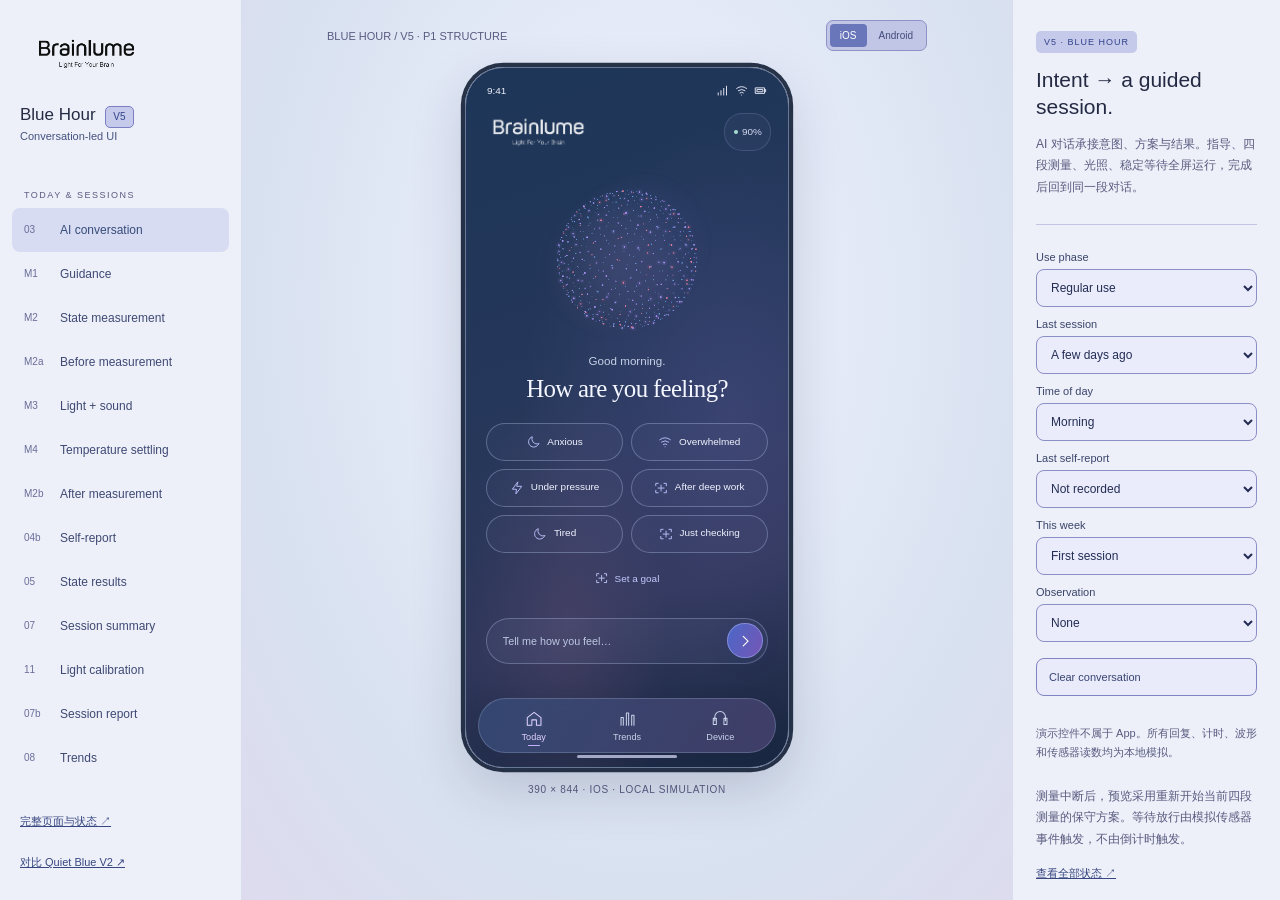
==== commit d62cd7b3: "Update V5 to Blue Hour brand palette" ====
--- a/index.html
+++ b/index.html
@@ -1,2 +1,2 @@
 <!doctype html>
-<html lang="en"><head><meta charset="UTF-8"><meta name="viewport" content="width=device-width,initial-scale=1,viewport-fit=cover"><meta name="theme-color" content="#30271f"><title>Brainlume — V5 Warm Still — Conversation UI</title><link rel="stylesheet" href="style.css"><link rel="icon" href="data:,"><link rel="stylesheet" href="quiet-blue.css"><link rel="stylesheet" href="eeg.css"><link rel="stylesheet" href="extended.css"><link rel="stylesheet" href="ue-sync.css?v=20260918-product"><link rel="stylesheet" href="p1.css?v=20260919-nir2"><link rel="stylesheet" href="warm-still.css"><link rel="stylesheet" href="warm-v5.css?v=20260920-final"></head><body><div id="app"></div><script src="app.js?v=20260918-product"></script><script src="quiet-blue.js"></script><script src="eeg.js"></script><script src="extended.js?v=20260918-product"></script><script src="ue-sync.js?v=20260918-product"></script><script src="p1.js?v=20260920-warm"></script></body></html>
+<html lang="en"><head><meta charset="UTF-8"><meta name="viewport" content="width=device-width,initial-scale=1,viewport-fit=cover"><meta name="theme-color" content="#152440"><title>Brainlume — V5 Blue Hour — Conversation UI</title><link rel="stylesheet" href="style.css"><link rel="icon" href="data:,"><link rel="stylesheet" href="quiet-blue.css"><link rel="stylesheet" href="eeg.css"><link rel="stylesheet" href="extended.css?v=20260921-blue"><link rel="stylesheet" href="ue-sync.css?v=20260921-blue"><link rel="stylesheet" href="p1.css?v=20260921-blue"><link rel="stylesheet" href="warm-still.css?v=20260921-blue"><link rel="stylesheet" href="warm-v5.css?v=20260921-blue"><link rel="stylesheet" href="brand-v5.css?v=20260921-blue"></head><body><div id="app"></div><script src="app.js?v=20260918-product"></script><script src="quiet-blue.js"></script><script src="eeg.js"></script><script src="extended.js?v=20260918-product"></script><script src="ue-sync.js?v=20260918-product"></script><script src="p1.js?v=20260921-blue"></script></body></html>
--- a/extended.css
+++ b/extended.css
@@ -1,5 +1,5 @@
 
 /* Secondary-page system, extending selected Quiet Blue palette. */
-.home-connection{display:inline-flex;align-items:center;gap:7px;min-height:44px;background:none;color:#e5d9cd;font-size:11px;padding:4px 10px}.home-connection svg{width:13px;height:13px}.flow-heading{margin:22px 0 23px}.flow-heading h1{font-size:27px;line-height:1.22;font-weight:450;letter-spacing:-.7px}.flow-heading .lead{font-size:13px;line-height:1.65;margin-top:12px;max-width:315px}.hardware-hero{margin:18px 0 23px;position:relative;border:1px solid #b8a08833;border-radius:24px;overflow:hidden;background:#e3ddd7}.hardware-hero img{display:block;width:100%;height:176px;object-fit:cover}.hardware-hero.compact img{height:158px}.hardware-hero>span{position:absolute;bottom:12px;left:15px;font-size:8px;letter-spacing:2px;color:#483726;background:#f3f0eecc;padding:5px 9px;border-radius:20px}.fit-step{display:flex;gap:16px;padding:16px 0;border-bottom:1px solid #ae998544}.fit-step>b{font-size:13px;color:#decfc0;font-weight:400;padding-top:3px}.fit-step h2{font-size:14px}.fit-step p{font-size:12px;line-height:1.6;color:#e1d3c6;margin-top:5px}.destination-note{display:flex;align-items:center;gap:10px;margin-top:20px;padding:12px 0;color:#ebe1d7;font-size:11px}.destination-note svg{width:18px;height:18px;color:#dccbbb}.main .bottom-action{margin-top:23px}.signal-orbit{width:162px;height:162px;border:1px solid #cfb8a177;border-radius:50%;background:radial-gradient(circle at 30% 20%,#8a6b4c35,#644e381a);display:flex;flex-direction:column;align-items:center;justify-content:center;gap:13px;margin:26px auto;color:#d6c2af;box-shadow:0 0 0 13px #ab937c07,0 0 0 27px #ab937c03}.signal-orbit>svg{width:43px;height:43px;stroke-width:1.3}.signal-orbit>span{font-size:11px}.signal-orbit.needs-contact{color:#f0cd91;border-color:#d0ae6e66;background:#9f7a2b12}.channel-checks{margin:40px 0 18px}.channel-checks>div{display:flex;align-items:center;padding:16px 0;border-bottom:1px solid #bba18844;gap:20px}.channel-checks span{font-size:12px;letter-spacing:1px;color:#ebe1d7}.channel-checks strong{margin-left:auto;font-weight:400;font-size:12px;color:#d9c9b9}.contact-bars{display:flex;gap:4px;align-items:flex-end;height:16px}.contact-bars b{display:block;width:5px;height:7px;background:#cab097;border-radius:2px}.contact-bars b:nth-child(2){height:10px}.contact-bars b:nth-child(3){height:13px}.contact-bars b:nth-child(4){height:16px}.contact-bars.weak b{background:#e6c383}.contact-bars.weak b:nth-child(n+3){background:#756658}.connection-card{padding:20px 16px;border:1px solid #bba28966;border-radius:18px;background:#9b806617}.connection-card h2{font-size:16px}.connection-card p{font-size:12px;color:#e2d5c8;margin-top:14px;line-height:1.6}.connection-card .pill{font-size:10px;padding:6px 9px}.connection-card svg{width:20px;height:20px;color:#decebe}.self-symbol{width:110px;height:110px;margin:28px auto;border:1px solid #b79e8655;border-radius:50%;display:grid;place-items:center;background:#b3967a14;color:#e7dbd0}.self-symbol svg{width:51px;height:51px;stroke-width:1}.feeling-list{display:flex;flex-direction:column;gap:12px;margin-top:35px}.feeling-choice{min-height:82px;padding:17px;display:flex;align-items:center;gap:15px;border:1px solid #b69e8666;border-radius:18px;background:#a2866a13;color:#f0e9e3;text-align:left}.feeling-choice>svg{width:27px;height:27px;color:#ddccbc}.feeling-choice strong{display:block;font-weight:500;font-size:15px}.feeling-choice small{display:block;font-size:11px;color:#e0d2c4;margin-top:6px}.feeling-choice i{width:20px;height:20px;border:1px solid #b39c8677;border-radius:50%;margin-left:auto}.feeling-choice i svg{width:18px;height:18px}.feeling-choice.selected{background:#b1967c30;border-color:#e3d6c9}.feeling-choice.selected i{background:#dbc9b8;color:#4a3826;border-color:#dbc9b8}.device-overview{display:grid;grid-template-columns:1fr 1fr;padding:13px 0 21px;border-bottom:1px solid #ad988355}.device-overview>div{display:flex;flex-direction:column;gap:10px}.device-overview>div+div{padding-left:25px;border-left:1px solid #ad988355}.device-overview span{color:#e0d2c4;font-size:11px}.device-overview strong{font-size:22px;font-weight:400}.health-list{margin:18px 0}.save-row{display:flex;align-items:center;gap:13px;padding:17px 0;border-bottom:1px solid #ad978244}.save-icon{display:grid;place-items:center;width:33px;height:33px;border-radius:50%;background:#cfb8a10c;color:#d5c1ad;flex-shrink:0}.save-icon.pending{color:#edce98;background:#e6c5800c}.save-icon svg{width:18px;height:18px}.save-row h3{font-size:14px}.save-row p{font-size:11px;color:#e0d1c3;margin-top:6px;line-height:1.6}.settings-menu>.settings-row{width:100%;text-align:left;gap:13px;min-height:80px}.settings-menu>.settings-row>svg{width:20px;flex-shrink:0}.settings-menu>.settings-row>svg:last-child{margin-left:auto;width:14px}.settings-menu strong,.settings-menu small{display:block}.settings-menu small{margin-top:6px}.session-meta{display:flex;justify-content:space-between;gap:10px;color:#e0d2c4;font-size:10px;margin:17px 0}.result-pair{display:grid;grid-template-columns:1fr 20px 1fr;align-items:center;padding:24px 12px 20px;border-top:1px solid #b7a18b55;border-bottom:1px solid #b7a18b55}.result-pair>div{display:flex;flex-direction:column;text-align:center}.result-pair span{font-size:12px;color:#e7dbcf}.result-pair strong{font-weight:400;font-size:55px;letter-spacing:-2px;color:#e6dace;margin:15px 0 9px;line-height:1}.result-pair div:last-child strong{color:#d5c1ad}.result-pair small{font-size:12px;color:#eee6de}.result-pair i svg{width:18px;height:18px;color:#b69f89}.quality-line{display:flex;align-items:center;gap:12px;margin:22px 0;padding:15px 12px;border-radius:13px;background:#c4a98f0b;border:1px solid #c4a98f44}.quality-line>svg{width:18px;height:18px;flex-shrink:0;color:#d1bca8}.quality-line strong{display:block;font-size:12px;font-weight:500;color:#d9c8b8}.quality-line span{display:block;font-size:11px;line-height:1.6;color:#e0d1c3;margin-top:5px}.quality-line.caution{background:#c79c590b;border-color:#c79c5955}.quality-line.caution strong,.quality-line.caution>svg{color:#eccb8f}.extended-comparison .compare-metric{padding-bottom:18px;border-bottom:1px solid #ae9a8733;margin-bottom:0}.extended-comparison .direction{font-size:11px}.setup-progress{display:flex;justify-content:space-between;gap:8px;margin:19px 0 28px}.setup-progress span{font-size:9px;color:#cebeae;display:flex;align-items:center;gap:5px}.setup-progress i{font-style:normal;display:grid;place-items:center;width:21px;height:21px;border-radius:50%;border:1px solid #a18a74}.setup-progress .current{color:#eee5dd}.setup-progress .current i{background:#d7c4b1;color:#4a3826;border-color:#d7c4b1}.setup-progress .done i{color:#d6c2ae}.onboarding-view>h1,.preference-view>h1,.profile-view>h1{font-size:28px;line-height:1.2;font-weight:450;margin-top:18px}.onboarding-view>.large-icon,.preference-view>.large-icon{width:65px;height:65px;margin-top:28px;margin-bottom:28px}.onboarding-view form{margin-top:32px}.onboarding-view .field,.profile-view .field{font-size:12px;margin-top:24px}.field input,.field select{min-height:52px;padding:15px;border-radius:14px}.profile-view .swatches{gap:13px;margin-top:15px}.swatch{min-width:44px;min-height:44px}.preference-view .toggle-row{gap:14px;padding:24px 0}.preference-view .toggle-row p{line-height:1.65;font-size:12px}.switch{flex-shrink:0}.report-view>.eyebrow{margin-top:24px}.report-view h1{font-size:27px}.report-view .table{font-size:12px;table-layout:fixed;width:100%}.report-view .table th:first-child{width:40%}.report-view .table td{overflow-wrap:anywhere;padding:16px 4px}.report-view .report-label{font-size:15px;margin-top:28px}.report-view .lead{font-size:12px}
-.eeg-panel{background:#9a7f6416;border-color:#b9a18a55;box-shadow:none}.eeg-heading h1{color:#f8f4f1;font-weight:450}.eeg-heading p,.eeg-meta,.eeg-axis,.eeg-note,.eeg-session .timer-label,.eeg-session .measure-top,.eeg-channel-head small{color:#e0d1c3}.eeg-status{color:#d4c0ad}.eeg-status.warning{color:#efd094}.eeg-meta{border-color:#baa28a44}.eeg-channel{--trace:#d5c1ae}.eeg-channel.channel-2{--trace:#decfc0}.eeg-channel.channel-3{--trace:#cdb59e}.eeg-grid{stroke:#b59d8666}.eeg-trace{stroke-width:1.45}.eeg-session .session-actions{padding-bottom:18px}.eeg-session .timer{color:#efe7e0}.eeg-panel-head h2{font-size:14px;font-weight:450}.main:has(.eeg-session){padding-top:0}.text-btn{min-height:44px}.disclosure summary{min-height:44px;padding-top:12px;padding-bottom:12px}.column .choice{min-height:76px}.empty h2{font-size:25px;font-weight:450}.empty p{line-height:1.7}.banner strong{font-weight:500}
+.home-connection{display:inline-flex;align-items:center;gap:7px;min-height:44px;background:none;color:#cdcfe5;font-size:11px;padding:4px 10px}.home-connection svg{width:13px;height:13px}.flow-heading{margin:22px 0 23px}.flow-heading h1{font-size:27px;line-height:1.22;font-weight:450;letter-spacing:-.7px}.flow-heading .lead{font-size:13px;line-height:1.65;margin-top:12px;max-width:315px}.hardware-hero{margin:18px 0 23px;position:relative;border:1px solid #888ab833;border-radius:24px;overflow:hidden;background:#d7d8e3}.hardware-hero img{display:block;width:100%;height:176px;object-fit:cover}.hardware-hero.compact img{height:158px}.hardware-hero>span{position:absolute;bottom:12px;left:15px;font-size:8px;letter-spacing:2px;color:#262d48;background:#eeeff3cc;padding:5px 9px;border-radius:20px}.fit-step{display:flex;gap:16px;padding:16px 0;border-bottom:1px solid #8587ae44}.fit-step>b{font-size:13px;color:#c0c2de;font-weight:400;padding-top:3px}.fit-step h2{font-size:14px}.fit-step p{font-size:12px;line-height:1.6;color:#c6c9e1;margin-top:5px}.destination-note{display:flex;align-items:center;gap:10px;margin-top:20px;padding:12px 0;color:#d7d9eb;font-size:11px}.destination-note svg{width:18px;height:18px;color:#bbbddc}.main .bottom-action{margin-top:23px}.signal-orbit{width:162px;height:162px;border:1px solid #a1a3cf77;border-radius:50%;background:radial-gradient(circle at 30% 20%,#4c4f8a35,#3740651a);display:flex;flex-direction:column;align-items:center;justify-content:center;gap:13px;margin:26px auto;color:#afb1d6;box-shadow:0 0 0 13px #7c7eab07,0 0 0 27px #7c7eab03}.signal-orbit>svg{width:43px;height:43px;stroke-width:1.3}.signal-orbit>span{font-size:11px}.signal-orbit.needs-contact{color:#989ce9;border-color:#6e73d066;background:#2b429f12}.channel-checks{margin:40px 0 18px}.channel-checks>div{display:flex;align-items:center;padding:16px 0;border-bottom:1px solid #888bbb44;gap:20px}.channel-checks span{font-size:12px;letter-spacing:1px;color:#d7d9eb}.channel-checks strong{margin-left:auto;font-weight:400;font-size:12px;color:#b9bbd9}.contact-bars{display:flex;gap:4px;align-items:flex-end;height:16px}.contact-bars b{display:block;width:5px;height:7px;background:#979aca;border-radius:2px}.contact-bars b:nth-child(2){height:10px}.contact-bars b:nth-child(3){height:13px}.contact-bars b:nth-child(4){height:16px}.contact-bars.weak b{background:#8489e5}.contact-bars.weak b:nth-child(n+3){background:#585975}.connection-card{padding:20px 16px;border:1px solid #898bbb66;border-radius:18px;background:#66699b17}.connection-card h2{font-size:16px}.connection-card p{font-size:12px;color:#c8cbe2;margin-top:14px;line-height:1.6}.connection-card .pill{font-size:10px;padding:6px 9px}.connection-card svg{width:20px;height:20px;color:#bec0de}.self-symbol{width:110px;height:110px;margin:28px auto;border:1px solid #8688b755;border-radius:50%;display:grid;place-items:center;background:#7a7db314;color:#d0d2e7}.self-symbol svg{width:51px;height:51px;stroke-width:1}.feeling-list{display:flex;flex-direction:column;gap:12px;margin-top:35px}.feeling-choice{min-height:82px;padding:17px;display:flex;align-items:center;gap:15px;border:1px solid #8688b666;border-radius:18px;background:#6a6da213;color:#e3e4f0;text-align:left}.feeling-choice>svg{width:27px;height:27px;color:#bcbedd}.feeling-choice strong{display:block;font-weight:500;font-size:15px}.feeling-choice small{display:block;font-size:11px;color:#c4c7e0;margin-top:6px}.feeling-choice i{width:20px;height:20px;border:1px solid #8688b377;border-radius:50%;margin-left:auto}.feeling-choice i svg{width:18px;height:18px}.feeling-choice.selected{background:#7c7fb130;border-color:#c9cce3}.feeling-choice.selected i{background:#b8badb;color:#262d4a;border-color:#b8badb}.device-overview{display:grid;grid-template-columns:1fr 1fr;padding:13px 0 21px;border-bottom:1px solid #8385ad55}.device-overview>div{display:flex;flex-direction:column;gap:10px}.device-overview>div+div{padding-left:25px;border-left:1px solid #8385ad55}.device-overview span{color:#c4c7e0;font-size:11px}.device-overview strong{font-size:22px;font-weight:400}.health-list{margin:18px 0}.save-row{display:flex;align-items:center;gap:13px;padding:17px 0;border-bottom:1px solid #8284ad44}.save-icon{display:grid;place-items:center;width:33px;height:33px;border-radius:50%;background:#a1a3cf0c;color:#adafd5;flex-shrink:0}.save-icon.pending{color:#9b9fea;background:#8287e40c}.save-icon svg{width:18px;height:18px}.save-row h3{font-size:14px}.save-row p{font-size:11px;color:#c3c6e0;margin-top:6px;line-height:1.6}.settings-menu>.settings-row{width:100%;text-align:left;gap:13px;min-height:80px}.settings-menu>.settings-row>svg{width:20px;flex-shrink:0}.settings-menu>.settings-row>svg:last-child{margin-left:auto;width:14px}.settings-menu strong,.settings-menu small{display:block}.settings-menu small{margin-top:6px}.session-meta{display:flex;justify-content:space-between;gap:10px;color:#c4c7e0;font-size:10px;margin:17px 0}.result-pair{display:grid;grid-template-columns:1fr 20px 1fr;align-items:center;padding:24px 12px 20px;border-top:1px solid #8b8db755;border-bottom:1px solid #8b8db755}.result-pair>div{display:flex;flex-direction:column;text-align:center}.result-pair span{font-size:12px;color:#cfd1e7}.result-pair strong{font-weight:400;font-size:55px;letter-spacing:-2px;color:#ced0e6;margin:15px 0 9px;line-height:1}.result-pair div:last-child strong{color:#adafd5}.result-pair small{font-size:12px;color:#dee0ee}.result-pair i svg{width:18px;height:18px;color:#898bb6}.quality-line{display:flex;align-items:center;gap:12px;margin:22px 0;padding:15px 12px;border-radius:13px;background:#8f92c40b;border:1px solid #8f92c444}.quality-line>svg{width:18px;height:18px;flex-shrink:0;color:#a8aad1}.quality-line strong{display:block;font-size:12px;font-weight:500;color:#b8bad9}.quality-line span{display:block;font-size:11px;line-height:1.6;color:#c3c6e0;margin-top:5px}.quality-line.caution{background:#595ec70b;border-color:#595ec755}.quality-line.caution strong,.quality-line.caution>svg{color:#9397e8}.extended-comparison .compare-metric{padding-bottom:18px;border-bottom:1px solid #8789ae33;margin-bottom:0}.extended-comparison .direction{font-size:11px}.setup-progress{display:flex;justify-content:space-between;gap:8px;margin:19px 0 28px}.setup-progress span{font-size:9px;color:#aeb0ce;display:flex;align-items:center;gap:5px}.setup-progress i{font-style:normal;display:grid;place-items:center;width:21px;height:21px;border-radius:50%;border:1px solid #7476a1}.setup-progress .current{color:#dddfee}.setup-progress .current i{background:#b1b3d7;color:#262d4a;border-color:#b1b3d7}.setup-progress .done i{color:#aeb0d6}.onboarding-view>h1,.preference-view>h1,.profile-view>h1{font-size:28px;line-height:1.2;font-weight:450;margin-top:18px}.onboarding-view>.large-icon,.preference-view>.large-icon{width:65px;height:65px;margin-top:28px;margin-bottom:28px}.onboarding-view form{margin-top:32px}.onboarding-view .field,.profile-view .field{font-size:12px;margin-top:24px}.field input,.field select{min-height:52px;padding:15px;border-radius:14px}.profile-view .swatches{gap:13px;margin-top:15px}.swatch{min-width:44px;min-height:44px}.preference-view .toggle-row{gap:14px;padding:24px 0}.preference-view .toggle-row p{line-height:1.65;font-size:12px}.switch{flex-shrink:0}.report-view>.eyebrow{margin-top:24px}.report-view h1{font-size:27px}.report-view .table{font-size:12px;table-layout:fixed;width:100%}.report-view .table th:first-child{width:40%}.report-view .table td{overflow-wrap:anywhere;padding:16px 4px}.report-view .report-label{font-size:15px;margin-top:28px}.report-view .lead{font-size:12px}
+.eeg-panel{background:#64679a16;border-color:#8a8cb955;box-shadow:none}.eeg-heading h1{color:#f1f2f8;font-weight:450}.eeg-heading p,.eeg-meta,.eeg-axis,.eeg-note,.eeg-session .timer-label,.eeg-session .measure-top,.eeg-channel-head small{color:#c3c6e0}.eeg-status{color:#adafd4}.eeg-status.warning{color:#9a9ee9}.eeg-meta{border-color:#8a8cba44}.eeg-channel{--trace:#aeb0d5}.eeg-channel.channel-2{--trace:#c0c2de}.eeg-channel.channel-3{--trace:#9ea0cd}.eeg-grid{stroke:#8688b566}.eeg-trace{stroke-width:1.45}.eeg-session .session-actions{padding-bottom:18px}.eeg-session .timer{color:#e0e2ef}.eeg-panel-head h2{font-size:14px;font-weight:450}.main:has(.eeg-session){padding-top:0}.text-btn{min-height:44px}.disclosure summary{min-height:44px;padding-top:12px;padding-bottom:12px}.column .choice{min-height:76px}.empty h2{font-size:25px;font-weight:450}.empty p{line-height:1.7}.banner strong{font-weight:500}
 @media(max-width:360px){.flow-heading h1{font-size:24px}.hardware-hero img{height:155px}.feeling-choice{min-height:74px}.swatches{gap:8px!important}.swatch{min-width:40px;min-height:44px}.connection-card .flex{gap:8px}.connection-card h2{font-size:14px}.setup-progress span{font-size:8px}.result-pair strong{font-size:48px}}
--- a/ue-sync.css
+++ b/ue-sync.css
@@ -1,5 +1,5 @@
 
-.ue-home-heading{padding-top:21px}.ue-home-heading h1{font-size:28px;font-weight:450}.ue-device{display:flex;align-items:center;gap:8px;padding:9px 0;min-height:44px;font-size:11px;color:#d8cabd;background:none}.ue-device svg{width:13px;height:13px}.ue-scenarios{margin:17px 0 23px}.ue-scenarios h2{font-size:13px;color:#eee5dd;font-weight:400;margin-bottom:12px}.ue-chips{display:flex;gap:7px;flex-wrap:wrap}.ue-chips .chip{min-height:36px}.ue-home-tasks{display:flex;flex-direction:column;gap:12px}.ue-home-tasks>button{min-height:114px;border:1px solid #c3a78c66;background:linear-gradient(125deg,#9d7d5d32,#92796012);border-radius:22px;padding:18px 15px;display:flex;align-items:center;text-align:left;gap:14px;color:var(--text)}.ue-home-tasks h2{font-size:17px}.ue-home-tasks p{font-size:10px;line-height:1.6;color:#e3d6ca;margin-top:5px}.ue-home-tasks small{display:block;font-size:11px;color:#e3d5c8;margin-top:8px}.ue-task-symbol{width:39px;height:39px;border:1px solid #d6c2af55;border-radius:50%;display:grid;place-items:center;flex-shrink:0;color:#dfd0c2}.ue-task-symbol svg{width:20px;height:20px}.warm-symbol{color:#eed1a2;border-color:#eed1a255}.ue-home-tasks>button>svg{width:15px;height:15px;margin-left:auto;flex-shrink:0;color:#d9c7b6}.ue-home-note{font-size:10px;line-height:1.6;color:#e1d3c6;margin:12px 0 21px}.ue-last-check{width:100%;background:#8f755c19;border:1px solid #b09c8855;border-radius:20px;padding:16px;color:var(--text);text-align:left}.ue-last-check h2{font-size:13px}.ue-last-check .section-heading{margin:0}.ue-last-check .section-heading>span{font-size:9px;color:#e1d3c5;display:flex;gap:3px;align-items:center}.ue-last-check .section-heading svg{width:13px;height:13px}.ue-last-pair{display:grid;grid-template-columns:1fr 1fr;text-align:center;margin-top:14px}.ue-last-pair>div+div{border-left:1px solid #af9b8844}.ue-last-pair strong{font-size:11px;font-weight:400;display:block;margin-top:8px}.ue-last-pair small{font-size:9px;color:#e2d4c6}.ue-meter{--meter:#dccbba;position:relative;width:90px;height:90px;margin:0 auto}.ue-meter svg{width:100%;height:100%;fill:none;stroke-width:4;transform:rotate(-90deg)}.meter-track{stroke:#99857244}.meter-value{stroke:var(--meter);stroke-linecap:round}.ue-meter>span{position:absolute;inset:0;display:flex;align-items:center;justify-content:center;font-size:25px;font-weight:400;color:var(--meter)}.ue-meter>span small{font-size:9px;color:#e1d4c7;margin-left:1px}.ue-meter.aqua{--meter:#cfb8a1}.ue-meter.attention{--meter:#e9ba92}.ue-last-check .ue-meter{width:70px;height:70px}.ue-last-check .ue-meter>span{font-size:19px}.ue-result{padding-top:14px}.ue-self-label{border-left:2px solid #dccbbb;padding:8px 12px;margin-bottom:19px;color:#e8ddd2;font-size:12px}.ue-self-label strong{font-weight:500;color:#f4efea}.ue-result-block{padding:16px 0 3px;border-bottom:1px solid #b19d8a55}.ue-result-block>.eyebrow{font-size:11px;letter-spacing:1.7px;color:#e5d9cd}.ue-score-value{font-size:66px;line-height:1;letter-spacing:-2px;color:#e6dacf;font-weight:400;margin:20px 0 14px}.ue-score-value small{font-size:14px;letter-spacing:0;color:#dcccbc;margin-left:5px}.ue-result-block>p{font-size:12px;line-height:1.7;color:#e5d9cd}.ue-relax-word{font-size:35px;font-weight:400;margin:18px 0 12px}.attention{color:#e9ba92!important}.aqua{color:#d3bfab}.ue-disclosure{border-bottom:1px solid #ab998844;margin:8px 0}.ue-disclosure summary{display:flex;justify-content:space-between;align-items:center;list-style:none;min-height:46px;font-size:11px;color:#e4d7ca;cursor:pointer}.ue-disclosure summary::-webkit-details-marker{display:none}.ue-disclosure summary svg{width:13px;height:13px;transform:rotate(90deg)}.ue-disclosure[open] summary svg{transform:rotate(-90deg)}.ue-disclosure>div{padding-bottom:15px}.ue-disclosure p{font-size:11px;line-height:1.7;color:#e1d3c6;margin:8px 0}.ue-advice{background:#a4907c16;border-left:2px solid #dbc9b8;padding:15px;margin:23px 0}.ue-advice h2{font-size:13px;color:#f3ede8}.ue-advice p{font-size:12px;line-height:1.7;color:#e6dace;margin-top:9px}.ue-supporting{display:grid;grid-template-columns:repeat(3,1fr);gap:8px;margin:25px 0 9px}.ue-supporting h3{font-size:11px;line-height:1.5;text-align:center;font-weight:400;margin:9px auto 0;max-width:80px}.metric-explainer{padding:11px 0;border-top:1px solid #aa998833}.metric-explainer h3{font-size:13px}.metric-explainer h3 span{display:block;font-size:10px;font-weight:400;color:#d0bfaf;margin-top:7px}.ue-self{padding-top:40px}.ue-self h1{font-size:28px;line-height:1.3}.ue-self .feeling-list{margin-top:50px}.ue-self>.text-btn{display:block;margin:25px auto}.ue-self .feeling-choice>svg:last-child{margin-left:auto;width:15px;height:15px}.ue-bars{display:grid;grid-template-columns:repeat(3,1fr);gap:26px 12px;margin:22px 0}.ue-column-pair{height:129px;display:flex;align-items:flex-end;justify-content:center;gap:8px;border-bottom:1px solid #af9e8e66;background:repeating-linear-gradient(to top,transparent 0,transparent 31px,#ab998725 31px,#ab998725 32px);padding-top:8px}.ue-column-pair>div{width:23px;height:100%;position:relative;display:flex;align-items:flex-end}.ue-column-pair i{display:block;width:100%;border-radius:4px 4px 0 0;background:#bca690;min-height:1px}.ue-column-pair i.after{background:#dac8b7}.ue-column-pair em{position:absolute;top:-14px;width:100%;text-align:center;font-size:9px;font-style:normal;color:#e4d7ca}.ue-bar-group{text-align:center}.ue-bar-group>strong{font-size:15px;font-weight:400;display:block;margin-top:9px}.ue-bar-group h3{font-size:11px;font-weight:400;margin-top:6px}.ue-bar-group p{font-size:9px;color:#decebf;margin-top:5px}.small-change{color:#e4c792}.ue-demo-controls{padding:10px 0}.ue-demo-controls label{font-size:11px;display:block;margin:13px 0;color:#e3d5c8}.ue-demo-controls select{display:block;width:100%;margin-top:8px;min-height:40px;background:#5b4632;color:#f0e9e3;border:1px solid #af967d;border-radius:8px;padding:8px}.ue-session{min-height:100%;display:flex;flex-direction:column;text-align:center;padding-top:10px}.ue-phase-count{font-size:11px;color:#e4d7ca;margin-top:12px}.ue-phase-title{margin:27px 0 0}.ue-phase-title p{font-size:10px;color:#ddcdbd;margin-bottom:8px}.ue-phase-title h1{font-size:22px;font-weight:400;letter-spacing:0}.ue-nebula{position:relative;flex-shrink:0;width:280px;height:280px;margin:4px auto 0}.nebula-canvas{position:absolute;inset:0;width:100%;height:100%}.ue-nebula>div{position:absolute;inset:0;display:flex;align-items:center;justify-content:center;flex-direction:column}.ue-nebula .timer{font-size:46px;font-weight:400;letter-spacing:-1px;color:#f4efea}.ue-nebula small{font-size:10px;color:#e1d2c4;margin-top:8px}.phase-light .ue-nebula .timer{color:#f0d8b6}.phase-after .ue-nebula .timer{color:#e4d7ca}.ue-session-copy{font-size:13px;line-height:1.7;color:#e7dbd0;margin:0 10px 13px}.ue-session-signal{font-size:10px;color:#d3c2b2;display:flex;gap:6px;justify-content:center;align-items:center;margin:0 0 9px}.ue-session-signal svg{width:13px;height:13px}.ue-session>.banner{margin:13px 0;font-size:11px;text-align:left}.ue-session .steps{margin:0 0 0}.ue-eeg-details{margin-top:18px;text-align:left}.ue-eeg-details>summary{list-style:none;min-height:44px;display:flex;align-items:center;justify-content:space-between;border-top:1px solid #af98824d;border-bottom:1px solid #af98824d;font-size:11px;color:#e0d2c4;cursor:pointer}.ue-eeg-details>summary::-webkit-details-marker{display:none}.ue-eeg-details>summary svg{width:13px;height:13px;transform:rotate(90deg)}.ue-eeg-details[open]>summary{margin-bottom:12px}.ue-eeg-details[open]>summary svg{transform:rotate(-90deg)}.ue-session .session-actions{margin-top:auto;padding-top:26px;padding-bottom:20px}.ue-session.held .ue-nebula{opacity:.58}.ue-session .eeg-panel{margin-bottom:12px}.ue-session .eeg-channel svg{height:56px}.main:has(.ue-session){padding-top:0}.phone:has(.phase-light){background:radial-gradient(ellipse at 50% 42%,#554b41,#433425 65%,#4e3e2e)}.phone:has(.phase-after){background:radial-gradient(ellipse at 50% 42%,#59432e,#463625 65%,#55422f)}
+.ue-home-heading{padding-top:21px}.ue-home-heading h1{font-size:28px;font-weight:450}.ue-device{display:flex;align-items:center;gap:8px;padding:9px 0;min-height:44px;font-size:11px;color:#bdbed8;background:none}.ue-device svg{width:13px;height:13px}.ue-scenarios{margin:17px 0 23px}.ue-scenarios h2{font-size:13px;color:#dddfee;font-weight:400;margin-bottom:12px}.ue-chips{display:flex;gap:7px;flex-wrap:wrap}.ue-chips .chip{min-height:36px}.ue-home-tasks{display:flex;flex-direction:column;gap:12px}.ue-home-tasks>button{min-height:114px;border:1px solid #8c8fc366;background:linear-gradient(125deg,#5d609d32,#60629212);border-radius:22px;padding:18px 15px;display:flex;align-items:center;text-align:left;gap:14px;color:var(--text)}.ue-home-tasks h2{font-size:17px}.ue-home-tasks p{font-size:10px;line-height:1.6;color:#cacce3;margin-top:5px}.ue-home-tasks small{display:block;font-size:11px;color:#c8cbe3;margin-top:8px}.ue-task-symbol{width:39px;height:39px;border:1px solid #afb1d655;border-radius:50%;display:grid;place-items:center;flex-shrink:0;color:#c2c3df}.ue-task-symbol svg{width:20px;height:20px}.warm-symbol{color:#a4a8ec;border-color:#a4a8ec55}.ue-home-tasks>button>svg{width:15px;height:15px;margin-left:auto;flex-shrink:0;color:#b6b8d9}.ue-home-note{font-size:10px;line-height:1.6;color:#c6c9e1;margin:12px 0 21px}.ue-last-check{width:100%;background:#5c5f8f19;border:1px solid #888ab055;border-radius:20px;padding:16px;color:var(--text);text-align:left}.ue-last-check h2{font-size:13px}.ue-last-check .section-heading{margin:0}.ue-last-check .section-heading>span{font-size:9px;color:#c5c8e1;display:flex;gap:3px;align-items:center}.ue-last-check .section-heading svg{width:13px;height:13px}.ue-last-pair{display:grid;grid-template-columns:1fr 1fr;text-align:center;margin-top:14px}.ue-last-pair>div+div{border-left:1px solid #888aaf44}.ue-last-pair strong{font-size:11px;font-weight:400;display:block;margin-top:8px}.ue-last-pair small{font-size:9px;color:#c6c9e2}.ue-meter{--meter:#babcdc;position:relative;width:90px;height:90px;margin:0 auto}.ue-meter svg{width:100%;height:100%;fill:none;stroke-width:4;transform:rotate(-90deg)}.meter-track{stroke:#72749944}.meter-value{stroke:var(--meter);stroke-linecap:round}.ue-meter>span{position:absolute;inset:0;display:flex;align-items:center;justify-content:center;font-size:25px;font-weight:400;color:var(--meter)}.ue-meter>span small{font-size:9px;color:#c7cae1;margin-left:1px}.ue-meter.aqua{--meter:#a1a3cf}.ue-meter.attention{--meter:#9397e8}.ue-last-check .ue-meter{width:70px;height:70px}.ue-last-check .ue-meter>span{font-size:19px}.ue-result{padding-top:14px}.ue-self-label{border-left:2px solid #bbbddc;padding:8px 12px;margin-bottom:19px;color:#d2d4e8;font-size:12px}.ue-self-label strong{font-weight:500;color:#eaebf4}.ue-result-block{padding:16px 0 3px;border-bottom:1px solid #8a8cb155}.ue-result-block>.eyebrow{font-size:11px;letter-spacing:1.7px;color:#cdcfe5}.ue-score-value{font-size:66px;line-height:1;letter-spacing:-2px;color:#cfd1e6;font-weight:400;margin:20px 0 14px}.ue-score-value small{font-size:14px;letter-spacing:0;color:#bcbedc;margin-left:5px}.ue-result-block>p{font-size:12px;line-height:1.7;color:#cdcfe5}.ue-relax-word{font-size:35px;font-weight:400;margin:18px 0 12px}.attention{color:#9397e8!important}.aqua{color:#abadd3}.ue-disclosure{border-bottom:1px solid #888aab44;margin:8px 0}.ue-disclosure summary{display:flex;justify-content:space-between;align-items:center;list-style:none;min-height:46px;font-size:11px;color:#cacde4;cursor:pointer}.ue-disclosure summary::-webkit-details-marker{display:none}.ue-disclosure summary svg{width:13px;height:13px;transform:rotate(90deg)}.ue-disclosure[open] summary svg{transform:rotate(-90deg)}.ue-disclosure>div{padding-bottom:15px}.ue-disclosure p{font-size:11px;line-height:1.7;color:#c6c9e1;margin:8px 0}.ue-advice{background:#7c7ea416;border-left:2px solid #b8badb;padding:15px;margin:23px 0}.ue-advice h2{font-size:13px;color:#e8e9f3}.ue-advice p{font-size:12px;line-height:1.7;color:#ced0e6;margin-top:9px}.ue-supporting{display:grid;grid-template-columns:repeat(3,1fr);gap:8px;margin:25px 0 9px}.ue-supporting h3{font-size:11px;line-height:1.5;text-align:center;font-weight:400;margin:9px auto 0;max-width:80px}.metric-explainer{padding:11px 0;border-top:1px solid #888aaa33}.metric-explainer h3{font-size:13px}.metric-explainer h3 span{display:block;font-size:10px;font-weight:400;color:#afb1d0;margin-top:7px}.ue-self{padding-top:40px}.ue-self h1{font-size:28px;line-height:1.3}.ue-self .feeling-list{margin-top:50px}.ue-self>.text-btn{display:block;margin:25px auto}.ue-self .feeling-choice>svg:last-child{margin-left:auto;width:15px;height:15px}.ue-bars{display:grid;grid-template-columns:repeat(3,1fr);gap:26px 12px;margin:22px 0}.ue-column-pair{height:129px;display:flex;align-items:flex-end;justify-content:center;gap:8px;border-bottom:1px solid #8e90af66;background:repeating-linear-gradient(to top,transparent 0,transparent 31px,#8789ab25 31px,#8789ab25 32px);padding-top:8px}.ue-column-pair>div{width:23px;height:100%;position:relative;display:flex;align-items:flex-end}.ue-column-pair i{display:block;width:100%;border-radius:4px 4px 0 0;background:#9092bc;min-height:1px}.ue-column-pair i.after{background:#b7b9da}.ue-column-pair em{position:absolute;top:-14px;width:100%;text-align:center;font-size:9px;font-style:normal;color:#cacde4}.ue-bar-group{text-align:center}.ue-bar-group>strong{font-size:15px;font-weight:400;display:block;margin-top:9px}.ue-bar-group h3{font-size:11px;font-weight:400;margin-top:6px}.ue-bar-group p{font-size:9px;color:#bfc1de;margin-top:5px}.small-change{color:#9296e4}.ue-demo-controls{padding:10px 0}.ue-demo-controls label{font-size:11px;display:block;margin:13px 0;color:#c8cbe3}.ue-demo-controls select{display:block;width:100%;margin-top:8px;min-height:40px;background:#313a5c;color:#e3e4f0;border:1px solid #7d80af;border-radius:8px;padding:8px}.ue-session{min-height:100%;display:flex;flex-direction:column;text-align:center;padding-top:10px}.ue-phase-count{font-size:11px;color:#cacde4;margin-top:12px}.ue-phase-title{margin:27px 0 0}.ue-phase-title p{font-size:10px;color:#bdbfdd;margin-bottom:8px}.ue-phase-title h1{font-size:22px;font-weight:400;letter-spacing:0}.ue-nebula{position:relative;flex-shrink:0;width:280px;height:280px;margin:4px auto 0}.nebula-canvas{position:absolute;inset:0;width:100%;height:100%}.ue-nebula>div{position:absolute;inset:0;display:flex;align-items:center;justify-content:center;flex-direction:column}.ue-nebula .timer{font-size:46px;font-weight:400;letter-spacing:-1px;color:#eaebf4}.ue-nebula small{font-size:10px;color:#c4c7e1;margin-top:8px}.phase-light .ue-nebula .timer{color:#b6bcf0}.phase-after .ue-nebula .timer{color:#cacde4}.ue-session-copy{font-size:13px;line-height:1.7;color:#d0d2e7;margin:0 10px 13px}.ue-session-signal{font-size:10px;color:#b2b4d3;display:flex;gap:6px;justify-content:center;align-items:center;margin:0 0 9px}.ue-session-signal svg{width:13px;height:13px}.ue-session>.banner{margin:13px 0;font-size:11px;text-align:left}.ue-session .steps{margin:0 0 0}.ue-eeg-details{margin-top:18px;text-align:left}.ue-eeg-details>summary{list-style:none;min-height:44px;display:flex;align-items:center;justify-content:space-between;border-top:1px solid #8284af4d;border-bottom:1px solid #8284af4d;font-size:11px;color:#c4c7e0;cursor:pointer}.ue-eeg-details>summary::-webkit-details-marker{display:none}.ue-eeg-details>summary svg{width:13px;height:13px;transform:rotate(90deg)}.ue-eeg-details[open]>summary{margin-bottom:12px}.ue-eeg-details[open]>summary svg{transform:rotate(-90deg)}.ue-session .session-actions{margin-top:auto;padding-top:26px;padding-bottom:20px}.ue-session.held .ue-nebula{opacity:.58}.ue-session .eeg-panel{margin-bottom:12px}.ue-session .eeg-channel svg{height:56px}.main:has(.ue-session){padding-top:0}.phone:has(.phase-light){background:radial-gradient(ellipse at 50% 42%,#343d62,#242b44 65%,#2b3351)}.phone:has(.phase-after){background:radial-gradient(ellipse at 50% 42%,#2e3759,#252c46 65%,#2e3656)}
 @media(max-width:360px){.ue-meter{width:77px;height:77px}.ue-supporting{gap:6px}.ue-nebula{width:246px;height:246px}.ue-home-tasks>button{gap:10px;padding:15px 12px}.ue-home-tasks h2{font-size:15px}.ue-home-tasks p{font-size:9px}.ue-task-symbol{width:32px;height:32px}.ue-self h1{font-size:24px}.ue-score-value{font-size:58px}}
 
 /* Supplied product render: preserve the complete headset and original white backdrop. */
--- a/p1.css
+++ b/p1.css
@@ -1,10 +1,10 @@
 /* Quiet Blue foundations retained; conversation and full-screen module layouts. */
 .sr-only{position:absolute;width:1px;height:1px;overflow:hidden;clip:rect(0,0,0,0);white-space:nowrap}
-.p-active-session{display:flex;justify-content:space-between;align-items:center;font-size:11px;color:#e2d5c8}.p-active-session .text-btn{color:#efd399}.p-composer input:disabled{opacity:.55}
-.p-phone{background:linear-gradient(158deg,#4a3826 0%,#483726 68%,#67503a 100%)}
-.p-phone h1{font-size:28px;line-height:1.22;letter-spacing:-.65px;font-weight:500}.p-phone h2{font-size:18px;line-height:1.35}.p-phone h3{font-size:15px}.p-phone p{line-height:1.65}.p-phone button{min-height:46px}.p-phone .primary,.p-phone .secondary{min-height:50px;border-radius:25px}.p-phone .primary{background:linear-gradient(105deg,#c3a78b,#c7ac91);border-color:#d7c4b277}.p-phone .topbar{height:62px;padding:0 20px}.p-phone .topbar .brand{height:58px;width:149px}.p-header-title{font-size:13px;text-align:center;color:#f4efea}.p-header-spacer{width:44px;flex-shrink:0}.p-phone .safe-bottom{background:transparent}.p-device-pill{display:flex;align-items:center;padding:0 10px;background:#7c695622;border:1px solid #b59f8933;border-radius:22px;font-size:12px;white-space:nowrap}.p-phone .main{padding:10px 24px 25px}.p-phone .main.has-nav{padding-bottom:108px}.p-phone .bottom-nav{height:82px;background:linear-gradient(100deg,#7b634bdc,#705b47eb);padding-bottom:20px;border-top:1px solid #a6907b77}.p-phone .bottom-nav button{font-size:11px;text-transform:none;letter-spacing:0;gap:5px}.p-phone .bottom-nav svg{width:23px;height:23px}.p-phone .bottom-nav .active{color:#ddccbc}.p-phone .bottom-nav .active:after{content:'';height:2px;width:18px;background:#ddccbc;border-radius:5px;position:absolute;bottom:13px}
-.p-phone.is-home .main{padding:0 24px 90px;display:flex;overflow:hidden}.p-home{display:flex;flex-direction:column;width:100%;min-height:0;flex:1}.p-home-hero{display:flex;flex-direction:column;align-items:center;flex:1;justify-content:center;min-height:0;padding:0 0 8px}.p-home-hero .p-orb{width:195px;height:195px;min-height:135px;flex-shrink:1;margin:-3px auto 2px}.p-greeting{font-size:15px;color:#e2d5c8;margin:0 0 4px}.p-home-hero h1{font-size:27px;letter-spacing:-.65px;text-align:center;margin:0 0 22px}.p-orb{position:relative;width:260px;height:260px;max-width:100%;margin:8px auto;flex-shrink:0}.p-nebula{width:100%;height:100%;display:block}.p-clock{position:absolute;inset:0;display:flex;align-items:center;justify-content:center;flex-direction:column}.p-clock strong{font-size:42px;line-height:1.2;font-weight:400;font-variant-numeric:tabular-nums;letter-spacing:-1px}.p-clock small{color:#e2d5c8;font-size:12px;margin-top:8px}.p-tags{display:grid;grid-template-columns:1fr 1fr;gap:9px;width:100%}.p-tag{background:#846d571c;border:1px solid #b49d8677;border-radius:23px;padding:9px 11px;display:flex;align-items:center;justify-content:center;gap:8px;font-size:12px;color:#f3ede8;line-height:1.3;min-width:0}.p-tag svg{width:17px;height:17px;stroke:#d4bfab}.p-tag:hover{border-color:#dac9b8;background:#a089732a}.p-home-hero>.text-btn{color:#d9c7b6;font-size:12px;display:flex;align-items:center;gap:8px;margin-top:8px}.p-home-hero>.text-btn svg{width:16px}.p-composer-wrap{flex-shrink:0;padding:6px 0 7px}.p-composer{display:flex;align-items:center;gap:5px;border:1px solid #b49d8766;background:#87725d27;border-radius:29px;padding:5px 5px 5px 17px}.p-composer input{min-width:0;flex:1;border:0;background:transparent;color:#faf7f4;outline:none;font-size:13px;height:43px}.p-composer input::placeholder{color:#dfd0c2}.p-composer button{border-radius:50%;background:linear-gradient(125deg,#ccb49c,#c3a78c);width:43px;min-height:43px;display:grid;place-items:center;flex-shrink:0}.p-composer button svg{width:20px}.p-composer:focus-within{outline:2px solid #dccbba;outline-offset:2px}.p-composer input:focus-visible{outline:0}.p-tags.compact{display:flex;overflow:auto;scrollbar-width:none;gap:6px;padding:0 0 10px}.p-tags.compact .p-tag{white-space:nowrap;flex-shrink:0;min-height:40px;font-size:11px;padding:8px 12px}.p-tags.compact .p-tag svg{display:none}.p-chat{flex:1;min-height:0;overflow-y:auto;overscroll-behavior:contain;scrollbar-width:none;padding:14px 0 20px;display:flex;flex-direction:column;gap:18px}.p-message{font-size:14px;line-height:1.7;max-width:94%;overflow-wrap:anywhere;white-space:pre-wrap}.p-message.user{align-self:flex-end;border-radius:18px 18px 4px 18px;background:#96795c90;padding:11px 16px}.p-message.assistant{align-self:flex-start;color:#f2ece6;background:#927e6b28;border:1px solid #bca89511;border-radius:4px 18px 18px 18px;padding:14px 16px}.p-plan{padding:20px;border:1px solid #b9a08866;border-radius:22px;background:linear-gradient(140deg,#8c755e40,#856f5922);flex-shrink:0}.p-plan-heading{display:flex;gap:13px;align-items:center;margin-bottom:15px}.p-plan-heading>svg{width:29px;height:29px;color:#d1bba5}.p-plan-heading>div{flex:1}.p-plan-heading h2{font-size:19px}.p-plan-heading p{font-size:12px;margin-top:3px;color:#e1d2c4}.p-plan>p{font-size:13px;color:#e3d6ca;margin:0 0 16px}.p-plan .primary{margin-top:24px}.p-plan.used{opacity:.65;padding:14px 17px}.p-plan.used .p-plan-heading{margin-bottom:4px}.p-plan.used h2{font-size:15px}.p-plan.used p{font-size:11px;margin-bottom:0}.p-chain{display:flex;justify-content:space-between;position:relative;gap:3px;margin:20px 0 26px;width:100%}.p-chain:before{content:'';height:1px;background:#b1a19155;position:absolute;top:10px;left:10%;right:10%}.p-chain>span{position:relative;display:flex;flex-direction:column;align-items:center;gap:7px;font-size:10px;line-height:1.3;color:#decebe;flex:1;text-align:center}.p-chain i{font-style:normal;width:21px;height:21px;border-radius:50%;border:1px solid #c4b19e;background:#56422e;display:grid;place-items:center;font-size:9px}.p-chain .current{color:#ddcdbe}.p-chain .current i{background:#d5c1ae;color:#4a3827;border-color:#d5c1ae;box-shadow:0 0 0 4px #d5c1ae0c}.p-chain .done i{background:#79634d;color:#eadfd5}.p-cal-foot{border-top:1px solid #af9e8d3b;padding-top:13px;font-size:11px!important}.p-cal-foot .text-btn{min-height:32px;display:block;color:#d6c2af}.p-event{display:flex;align-items:center;justify-content:center;gap:8px;font-size:11px;color:#e0d2c4;min-height:30px}.p-event svg{width:15px;color:#d3beaa}.p-next p{font-size:11px;color:#e2d5c8}.p-next p svg{width:14px;vertical-align:middle}.p-next .primary{font-size:12px;padding:12px 10px}.p-thinking{font-size:12px;color:#dac9b8}.p-thinking span{letter-spacing:4px}.p-goals{display:grid;gap:10px}.p-self-card{border-top:1px solid #b0998377;padding-top:20px}.p-self-card>p{font-size:13px;color:#dfd1c4;margin-top:6px}.p-feelings{display:grid;grid-template-columns:1fr 1fr 1fr;gap:8px;margin-top:18px}.p-feeling{background:#89715a33;border:1px solid #b8a08866;border-radius:15px;display:flex;flex-direction:column;align-items:center;gap:9px;padding:15px 5px;font-size:12px}.p-feeling svg{width:26px;height:26px;color:#d6c3b0}
-.p-module{display:flex;flex-direction:column;min-height:100%;text-align:center}.p-module>.p-chain{margin:12px 0 30px}.p-subtitle{font-size:13px;color:#e2d4c7;margin-top:10px;line-height:1.65}.p-module h1{margin-top:2px}.p-module-actions{margin-top:auto;padding-top:24px;display:grid;gap:12px}.p-module-actions.two{grid-template-columns:1fr 1fr}.p-module-actions .secondary{font-size:13px;min-height:50px}.p-module .hardware-hero{margin:24px 0 12px;border-radius:18px;overflow:hidden}.p-module .hardware-hero img{aspect-ratio:1.8;object-fit:contain;width:100%;display:block}.p-fit-caption{font-size:12px;color:#e7dbd0}.p-voice-row{display:flex;align-items:center;gap:8px;margin:13px 0 0;color:#e4d8cc;font-size:12px;border-bottom:1px solid #aa968344}.p-voice-row svg{width:17px}.p-voice-row .text-btn{margin-left:auto;color:#dbcab9}.p-transcript{text-align:left;font-size:12px;color:#e2d4c7}.p-transcript summary{min-height:44px;display:flex;align-items:center;cursor:pointer}.p-transcript p{padding-bottom:10px;line-height:1.7}.p-segments{display:flex;gap:8px;margin:0 0 24px}.p-segments>div{flex:1;color:#d2c0af;font-size:10px;display:flex;flex-direction:column;gap:6px;align-items:center}.p-segments i{height:3px;width:100%;border-radius:4px;background:#b19e8b44}.p-segments small{display:none}.p-segments .current{color:#e8ddd2}.p-segments .current i{background:#d4bfab}.p-segments .done i{background:#bca289}.p-measure .p-orb{margin:0 auto;width:244px;height:244px}.p-measure>.p-chain{margin-bottom:23px}.p-signal-status{display:flex;justify-content:space-between;gap:7px}.p-signal-status>span{display:flex;align-items:center;justify-content:center;gap:7px;padding:10px 9px;border:1px solid #ad96804b;border-radius:12px;background:#9b836c21;font-size:11px;flex:1;white-space:nowrap}.p-signal-status svg{width:16px;height:16px;color:#d3bea9}.p-valid{font-size:10px;color:#decebe;margin:13px 0}.p-eeg{text-align:left;border-top:1px solid #af97804f;border-bottom:1px solid #af97804f}.p-eeg summary{min-height:48px;display:flex;align-items:center;justify-content:space-between;font-size:12px;cursor:pointer;color:#eae0d7;list-style:none}.p-eeg summary svg{width:15px;transition:transform .2s}.p-eeg[open] summary svg{transform:rotate(90deg)}.p-eeg .eeg-panel{margin:0;padding:10px;border-radius:12px}.p-eeg .eeg-channel-head span{font-size:9px}.p-eeg .footnote{padding:9px 0}.p-light h1{margin-top:22px}.p-light .p-orb{width:285px;height:285px}.p-light .p-light-caption{color:#eed29d;font-size:13px;margin-bottom:20px}.p-telemetry{text-align:left;border-top:1px solid #ae978055;border-bottom:1px solid #ae978055;margin:16px 0 12px}.p-data-row{display:flex;justify-content:space-between;align-items:baseline;gap:16px;font-size:12px;padding:15px 0;border-bottom:1px solid #ad968032}.p-data-row:last-child{border-bottom:0}.p-data-row>span{color:#dfd0c1;flex:1}.p-data-row>strong{font-weight:500;text-align:right;max-width:58%;line-height:1.5;color:#f2ece6}.p-temperature-orbit{width:218px;height:218px;flex-shrink:0;border:3px solid #ceb69f66;border-top-color:#dccbbb;border-right-color:#d0b9a3;border-radius:50%;margin:30px auto 17px;display:flex;align-items:center;justify-content:center;flex-direction:column;box-shadow:0 0 30px #cfb9a310,inset 0 0 30px #cfb9a305}.p-temperature-orbit strong{font-size:40px;font-weight:400;letter-spacing:-1px}.p-temperature-orbit span{font-size:12px;width:140px;color:#e1d3c5;margin-top:9px}.p-temperature-orbit.fault{border-color:#efce8b66}.p-wait-clock{display:flex;flex-direction:column;gap:3px}.p-wait-clock strong{font-size:28px;font-weight:400;font-variant-numeric:tabular-nums}.p-wait-clock span{font-size:11px;color:#ddcdbe}.p-settle>.p-data-row{margin-top:15px;background:#87725d28;padding:13px 15px;border:1px solid #b09c894f;border-radius:13px;text-align:left}.p-settle>.p-chain{margin-bottom:22px}.p-settle .p-subtitle{font-size:12px}.p-settle .p-telemetry{margin-top:15px}.p-settle .footnote{text-align:left;font-size:10px}.p-notice{display:flex;gap:10px;align-items:flex-start;text-align:left;border:1px solid #b0988066;background:#967d6420;padding:13px;border-radius:13px;margin:17px 0;color:#ebe1d7}.p-notice svg{width:18px;height:18px;margin-top:2px;flex-shrink:0}.p-notice p{font-size:12px;line-height:1.6}.p-notice.warning{border-color:#d8b77577;background:#aa855915;color:#f1dba9}.p-measure .p-notice{margin:13px 0}.p-calibration h1{margin-top:16px}.p-cal-value{padding:30px 0;text-align:center}.p-cal-value>span{font-size:12px;color:#decebf;display:block}.p-cal-value strong{font-weight:400;font-size:58px;color:#e2d4c6;display:block;line-height:1.2;margin:15px 0}.p-cal-value strong small{font-size:16px;color:#e2d4c7;letter-spacing:0}.p-cal-value p{font-size:12px;color:#e2d4c6}.p-cal-dots{display:flex;gap:12px;justify-content:space-between;margin:0 0 28px}.p-cal-dots i{width:40px;height:40px;font-style:normal;border-radius:50%;border:1px solid #ad9a8877;display:grid;place-items:center;color:#ddccbc;font-size:13px}.p-cal-dots i.done{background:#a8937f2a;border-color:#ccb49c88;color:#d9c7b6}.p-cal-dots svg{width:18px}.p-dose-chart{width:100%;height:auto;stroke-width:1}.p-dose-chart .grid{stroke:#ab99874f}.p-dose-chart .curve{stroke:#dfd0c1;stroke-width:2}.p-dose-chart circle{fill:#d6c2ae;stroke:#513d29;stroke-width:2}.p-dose-chart circle.control{fill:#4e3c2b;stroke:#dfd1c3}.p-dose-chart text{stroke:none;fill:#e1d3c6;font-size:11px}.p-setting-link{width:100%;display:flex;align-items:center;text-align:left;background:#ab927923;border:1px solid #b8a18b5c;border-radius:16px;padding:16px;gap:12px;margin:9px 0 18px}.p-setting-link>span{flex:1}.p-setting-link strong{font-size:15px;font-weight:500;display:block}.p-setting-link small{font-size:11px;color:#e2d4c6;display:block;margin-top:5px}.p-setting-link svg{width:17px;color:#d4c0ad}.p-recorded{text-align:center;padding:38px 3px 25px}.p-recorded>svg{width:64px;height:64px;color:#d3bfab;margin-bottom:25px;stroke-width:1}.p-recorded.attention>svg{color:#efcf8d}.p-account-avatar{width:85px;height:85px;border-radius:50%;border:1px solid #d6c2af55;background:#c4ab9222;display:grid;place-items:center;font-size:35px;color:#e6dacf;margin:35px auto}.p-ai-float{position:absolute;right:20px;bottom:96px;border:1px solid #d8c5b399;border-radius:50%;width:48px;min-height:48px;background:#6a543e;display:grid;place-items:center;box-shadow:0 5px 20px #382a1d66}.p-ai-float svg{width:22px;color:#dfd0c1}.p-phone[data-p1-screen=trends] .main,.p-phone[data-p1-screen=device] .main{padding-bottom:158px}.p-review{display:flex;flex-direction:column;gap:11px}.p-review label{font-size:11px;color:#decebe;display:flex;flex-direction:column;gap:6px}.p-review select{font-family:inherit;background:#5f4934;border:1px solid #b59e8866;color:#f5f0ec;border-radius:8px;min-height:38px;padding:6px 10px;font-size:12px}.p-review .tiny-btn{min-height:38px;border-radius:8px;padding:9px 12px;text-align:left;font-size:11px}.p-review p{font-size:11px;line-height:1.7}.inspector h2{font-size:21px;line-height:1.3}.p-phone .sheet{display:flex;flex-direction:column;gap:13px}.p-phone .sheet .lead{margin-bottom:12px}.p-phone .report-label{margin-top:24px}.p-phone .settings-row{background:transparent;display:flex;gap:12px;width:100%;text-align:left}.p-phone .settings-row>span{flex:1}.p-phone .settings-row>svg:last-child{margin-left:auto;width:16px}.p-phone button:disabled{opacity:.45;cursor:default}
+.p-active-session{display:flex;justify-content:space-between;align-items:center;font-size:11px;color:#c8cbe2}.p-active-session .text-btn{color:#9ea1ea}.p-composer input:disabled{opacity:.55}
+.p-phone{background:linear-gradient(158deg,#262d4a 0%,#262d48 68%,#384269 100%)}
+.p-phone h1{font-size:28px;line-height:1.22;letter-spacing:-.65px;font-weight:500}.p-phone h2{font-size:18px;line-height:1.35}.p-phone h3{font-size:15px}.p-phone p{line-height:1.65}.p-phone button{min-height:46px}.p-phone .primary,.p-phone .secondary{min-height:50px;border-radius:25px}.p-phone .primary{background:linear-gradient(105deg,#8b8ec3,#9194c7);border-color:#b2b4d777}.p-phone .topbar{height:62px;padding:0 20px}.p-phone .topbar .brand{height:58px;width:149px}.p-header-title{font-size:13px;text-align:center;color:#eaebf4}.p-header-spacer{width:44px;flex-shrink:0}.p-phone .safe-bottom{background:transparent}.p-device-pill{display:flex;align-items:center;padding:0 10px;background:#56587c22;border:1px solid #898bb533;border-radius:22px;font-size:12px;white-space:nowrap}.p-phone .main{padding:10px 24px 25px}.p-phone .main.has-nav{padding-bottom:108px}.p-phone .bottom-nav{height:82px;background:linear-gradient(100deg,#455181dc,#404b77eb);padding-bottom:20px;border-top:1px solid #7b7da677}.p-phone .bottom-nav button{font-size:11px;text-transform:none;letter-spacing:0;gap:5px}.p-phone .bottom-nav svg{width:23px;height:23px}.p-phone .bottom-nav .active{color:#bcbedd}.p-phone .bottom-nav .active:after{content:'';height:2px;width:18px;background:#bcbedd;border-radius:5px;position:absolute;bottom:13px}
+.p-phone.is-home .main{padding:0 24px 90px;display:flex;overflow:hidden}.p-home{display:flex;flex-direction:column;width:100%;min-height:0;flex:1}.p-home-hero{display:flex;flex-direction:column;align-items:center;flex:1;justify-content:center;min-height:0;padding:0 0 8px}.p-home-hero .p-orb{width:195px;height:195px;min-height:135px;flex-shrink:1;margin:-3px auto 2px}.p-greeting{font-size:15px;color:#c8cbe2;margin:0 0 4px}.p-home-hero h1{font-size:27px;letter-spacing:-.65px;text-align:center;margin:0 0 22px}.p-orb{position:relative;width:260px;height:260px;max-width:100%;margin:8px auto;flex-shrink:0}.p-nebula{width:100%;height:100%;display:block}.p-clock{position:absolute;inset:0;display:flex;align-items:center;justify-content:center;flex-direction:column}.p-clock strong{font-size:42px;line-height:1.2;font-weight:400;font-variant-numeric:tabular-nums;letter-spacing:-1px}.p-clock small{color:#c8cbe2;font-size:12px;margin-top:8px}.p-tags{display:grid;grid-template-columns:1fr 1fr;gap:9px;width:100%}.p-tag{background:#5759841c;border:1px solid #8688b477;border-radius:23px;padding:9px 11px;display:flex;align-items:center;justify-content:center;gap:8px;font-size:12px;color:#e8e9f3;line-height:1.3;min-width:0}.p-tag svg{width:17px;height:17px;stroke:#abadd4}.p-tag:hover{border-color:#b8bada;background:#7375a02a}.p-home-hero>.text-btn{color:#b6b8d9;font-size:12px;display:flex;align-items:center;gap:8px;margin-top:8px}.p-home-hero>.text-btn svg{width:16px}.p-composer-wrap{flex-shrink:0;padding:6px 0 7px}.p-composer{display:flex;align-items:center;gap:5px;border:1px solid #8789b466;background:#5d5f8727;border-radius:29px;padding:5px 5px 5px 17px}.p-composer input{min-width:0;flex:1;border:0;background:transparent;color:#f4f5fa;outline:none;font-size:13px;height:43px}.p-composer input::placeholder{color:#c2c3df}.p-composer button{border-radius:50%;background:linear-gradient(125deg,#9c9ecc,#8c8fc3);width:43px;min-height:43px;display:grid;place-items:center;flex-shrink:0}.p-composer button svg{width:20px}.p-composer:focus-within{outline:2px solid #babcdc;outline-offset:2px}.p-composer input:focus-visible{outline:0}.p-tags.compact{display:flex;overflow:auto;scrollbar-width:none;gap:6px;padding:0 0 10px}.p-tags.compact .p-tag{white-space:nowrap;flex-shrink:0;min-height:40px;font-size:11px;padding:8px 12px}.p-tags.compact .p-tag svg{display:none}.p-chat{flex:1;min-height:0;overflow-y:auto;overscroll-behavior:contain;scrollbar-width:none;padding:14px 0 20px;display:flex;flex-direction:column;gap:18px}.p-message{font-size:14px;line-height:1.7;max-width:94%;overflow-wrap:anywhere;white-space:pre-wrap}.p-message.user{align-self:flex-end;border-radius:18px 18px 4px 18px;background:#5c5f9690;padding:11px 16px}.p-message.assistant{align-self:flex-start;color:#e6e7f2;background:#6b6d9228;border:1px solid #9597bc11;border-radius:4px 18px 18px 18px;padding:14px 16px}.p-plan{padding:20px;border:1px solid #888ab966;border-radius:22px;background:linear-gradient(140deg,#5e608c40,#595b8522);flex-shrink:0}.p-plan-heading{display:flex;gap:13px;align-items:center;margin-bottom:15px}.p-plan-heading>svg{width:29px;height:29px;color:#a5a7d1}.p-plan-heading>div{flex:1}.p-plan-heading h2{font-size:19px}.p-plan-heading p{font-size:12px;margin-top:3px;color:#c4c7e1}.p-plan>p{font-size:13px;color:#cacce3;margin:0 0 16px}.p-plan .primary{margin-top:24px}.p-plan.used{opacity:.65;padding:14px 17px}.p-plan.used .p-plan-heading{margin-bottom:4px}.p-plan.used h2{font-size:15px}.p-plan.used p{font-size:11px;margin-bottom:0}.p-chain{display:flex;justify-content:space-between;position:relative;gap:3px;margin:20px 0 26px;width:100%}.p-chain:before{content:'';height:1px;background:#9193b155;position:absolute;top:10px;left:10%;right:10%}.p-chain>span{position:relative;display:flex;flex-direction:column;align-items:center;gap:7px;font-size:10px;line-height:1.3;color:#bec0de;flex:1;text-align:center}.p-chain i{font-style:normal;width:21px;height:21px;border-radius:50%;border:1px solid #9ea0c4;background:#2e3656;display:grid;place-items:center;font-size:9px}.p-chain .current{color:#bec0dd}.p-chain .current i{background:#aeb0d5;color:#272e4a;border-color:#aeb0d5;box-shadow:0 0 0 4px #aeb0d50c}.p-chain .done i{background:#455181;color:#d5d7ea}.p-cal-foot{border-top:1px solid #8d8faf3b;padding-top:13px;font-size:11px!important}.p-cal-foot .text-btn{min-height:32px;display:block;color:#afb1d6}.p-event{display:flex;align-items:center;justify-content:center;gap:8px;font-size:11px;color:#c4c7e0;min-height:30px}.p-event svg{width:15px;color:#aaacd3}.p-next p{font-size:11px;color:#c8cbe2}.p-next p svg{width:14px;vertical-align:middle}.p-next .primary{font-size:12px;padding:12px 10px}.p-thinking{font-size:12px;color:#b8bada}.p-thinking span{letter-spacing:4px}.p-goals{display:grid;gap:10px}.p-self-card{border-top:1px solid #8385b077;padding-top:20px}.p-self-card>p{font-size:13px;color:#c4c7df;margin-top:6px}.p-feelings{display:grid;grid-template-columns:1fr 1fr 1fr;gap:8px;margin-top:18px}.p-feeling{background:#5a5c8933;border:1px solid #888ab866;border-radius:15px;display:flex;flex-direction:column;align-items:center;gap:9px;padding:15px 5px;font-size:12px}.p-feeling svg{width:26px;height:26px;color:#b0b2d6}
+.p-module{display:flex;flex-direction:column;min-height:100%;text-align:center}.p-module>.p-chain{margin:12px 0 30px}.p-subtitle{font-size:13px;color:#c7cae2;margin-top:10px;line-height:1.65}.p-module h1{margin-top:2px}.p-module-actions{margin-top:auto;padding-top:24px;display:grid;gap:12px}.p-module-actions.two{grid-template-columns:1fr 1fr}.p-module-actions .secondary{font-size:13px;min-height:50px}.p-module .hardware-hero{margin:24px 0 12px;border-radius:18px;overflow:hidden}.p-module .hardware-hero img{aspect-ratio:1.8;object-fit:contain;width:100%;display:block}.p-fit-caption{font-size:12px;color:#d0d2e7}.p-voice-row{display:flex;align-items:center;gap:8px;margin:13px 0 0;color:#cccee4;font-size:12px;border-bottom:1px solid #8385aa44}.p-voice-row svg{width:17px}.p-voice-row .text-btn{margin-left:auto;color:#b9bbdb}.p-transcript{text-align:left;font-size:12px;color:#c7cae2}.p-transcript summary{min-height:44px;display:flex;align-items:center;cursor:pointer}.p-transcript p{padding-bottom:10px;line-height:1.7}.p-segments{display:flex;gap:8px;margin:0 0 24px}.p-segments>div{flex:1;color:#afb1d2;font-size:10px;display:flex;flex-direction:column;gap:6px;align-items:center}.p-segments i{height:3px;width:100%;border-radius:4px;background:#8b8db144}.p-segments small{display:none}.p-segments .current{color:#d2d4e8}.p-segments .current i{background:#abadd4}.p-segments .done i{background:#898cbc}.p-measure .p-orb{margin:0 auto;width:244px;height:244px}.p-measure>.p-chain{margin-bottom:23px}.p-signal-status{display:flex;justify-content:space-between;gap:7px}.p-signal-status>span{display:flex;align-items:center;justify-content:center;gap:7px;padding:10px 9px;border:1px solid #8082ad4b;border-radius:12px;background:#6c6e9b21;font-size:11px;flex:1;white-space:nowrap}.p-signal-status svg{width:16px;height:16px;color:#a9abd3}.p-valid{font-size:10px;color:#bec0de;margin:13px 0}.p-eeg{text-align:left;border-top:1px solid #8082af4f;border-bottom:1px solid #8082af4f}.p-eeg summary{min-height:48px;display:flex;align-items:center;justify-content:space-between;font-size:12px;cursor:pointer;color:#d7d9ea;list-style:none}.p-eeg summary svg{width:15px;transition:transform .2s}.p-eeg[open] summary svg{transform:rotate(90deg)}.p-eeg .eeg-panel{margin:0;padding:10px;border-radius:12px}.p-eeg .eeg-channel-head span{font-size:9px}.p-eeg .footnote{padding:9px 0}.p-light h1{margin-top:22px}.p-light .p-orb{width:285px;height:285px}.p-light .p-light-caption{color:#a0a4eb;font-size:13px;margin-bottom:20px}.p-telemetry{text-align:left;border-top:1px solid #8082ae55;border-bottom:1px solid #8082ae55;margin:16px 0 12px}.p-data-row{display:flex;justify-content:space-between;align-items:baseline;gap:16px;font-size:12px;padding:15px 0;border-bottom:1px solid #8082ad32}.p-data-row:last-child{border-bottom:0}.p-data-row>span{color:#c1c2df;flex:1}.p-data-row>strong{font-weight:500;text-align:right;max-width:58%;line-height:1.5;color:#e6e7f2}.p-temperature-orbit{width:218px;height:218px;flex-shrink:0;border:3px solid #9fa1ce66;border-top-color:#bbbddc;border-right-color:#a3a5d0;border-radius:50%;margin:30px auto 17px;display:flex;align-items:center;justify-content:center;flex-direction:column;box-shadow:0 0 30px #a3a5cf10,inset 0 0 30px #a3a5cf05}.p-temperature-orbit strong{font-size:40px;font-weight:400;letter-spacing:-1px}.p-temperature-orbit span{font-size:12px;width:140px;color:#c5c8e1;margin-top:9px}.p-temperature-orbit.fault{border-color:#9296e866}.p-wait-clock{display:flex;flex-direction:column;gap:3px}.p-wait-clock strong{font-size:28px;font-weight:400;font-variant-numeric:tabular-nums}.p-wait-clock span{font-size:11px;color:#bec0dd}.p-settle>.p-data-row{margin-top:15px;background:#5d5f8728;padding:13px 15px;border:1px solid #898bb04f;border-radius:13px;text-align:left}.p-settle>.p-chain{margin-bottom:22px}.p-settle .p-subtitle{font-size:12px}.p-settle .p-telemetry{margin-top:15px}.p-settle .footnote{text-align:left;font-size:10px}.p-notice{display:flex;gap:10px;align-items:flex-start;text-align:left;border:1px solid #8082b066;background:#64669620;padding:13px;border-radius:13px;margin:17px 0;color:#d7d9eb}.p-notice svg{width:18px;height:18px;margin-top:2px;flex-shrink:0}.p-notice p{font-size:12px;line-height:1.6}.p-notice.warning{border-color:#757ad877;background:#595daa15;color:#acb0ee}.p-measure .p-notice{margin:13px 0}.p-calibration h1{margin-top:16px}.p-cal-value{padding:30px 0;text-align:center}.p-cal-value>span{font-size:12px;color:#bfc1de;display:block}.p-cal-value strong{font-weight:400;font-size:58px;color:#c6c9e2;display:block;line-height:1.2;margin:15px 0}.p-cal-value strong small{font-size:16px;color:#c7cae2;letter-spacing:0}.p-cal-value p{font-size:12px;color:#c6c9e2}.p-cal-dots{display:flex;gap:12px;justify-content:space-between;margin:0 0 28px}.p-cal-dots i{width:40px;height:40px;font-style:normal;border-radius:50%;border:1px solid #888aad77;display:grid;place-items:center;color:#bcbedd;font-size:13px}.p-cal-dots i.done{background:#7f81a82a;border-color:#9c9ecc88;color:#b6b8d9}.p-cal-dots svg{width:18px}.p-dose-chart{width:100%;height:auto;stroke-width:1}.p-dose-chart .grid{stroke:#8789ab4f}.p-dose-chart .curve{stroke:#c1c2df;stroke-width:2}.p-dose-chart circle{fill:#aeb0d6;stroke:#293151;stroke-width:2}.p-dose-chart circle.control{fill:#2a324f;stroke:#c3c4df}.p-dose-chart text{stroke:none;fill:#c6c9e1;font-size:11px}.p-setting-link{width:100%;display:flex;align-items:center;text-align:left;background:#797bab23;border:1px solid #8b8db85c;border-radius:16px;padding:16px;gap:12px;margin:9px 0 18px}.p-setting-link>span{flex:1}.p-setting-link strong{font-size:15px;font-weight:500;display:block}.p-setting-link small{font-size:11px;color:#c6c9e2;display:block;margin-top:5px}.p-setting-link svg{width:17px;color:#adafd4}.p-recorded{text-align:center;padding:38px 3px 25px}.p-recorded>svg{width:64px;height:64px;color:#abadd3;margin-bottom:25px;stroke-width:1}.p-recorded.attention>svg{color:#9498e8}.p-account-avatar{width:85px;height:85px;border-radius:50%;border:1px solid #afb1d655;background:#9294c422;display:grid;place-items:center;font-size:35px;color:#cfd1e6;margin:35px auto}.p-ai-float{position:absolute;right:20px;bottom:96px;border:1px solid #b3b5d899;border-radius:50%;width:48px;min-height:48px;background:#3b456d;display:grid;place-items:center;box-shadow:0 5px 20px #1d223866}.p-ai-float svg{width:22px;color:#c1c2df}.p-phone[data-p1-screen=trends] .main,.p-phone[data-p1-screen=device] .main{padding-bottom:158px}.p-review{display:flex;flex-direction:column;gap:11px}.p-review label{font-size:11px;color:#bec0de;display:flex;flex-direction:column;gap:6px}.p-review select{font-family:inherit;background:#333c60;border:1px solid #888ab566;color:#ecedf5;border-radius:8px;min-height:38px;padding:6px 10px;font-size:12px}.p-review .tiny-btn{min-height:38px;border-radius:8px;padding:9px 12px;text-align:left;font-size:11px}.p-review p{font-size:11px;line-height:1.7}.inspector h2{font-size:21px;line-height:1.3}.p-phone .sheet{display:flex;flex-direction:column;gap:13px}.p-phone .sheet .lead{margin-bottom:12px}.p-phone .report-label{margin-top:24px}.p-phone .settings-row{background:transparent;display:flex;gap:12px;width:100%;text-align:left}.p-phone .settings-row>span{flex:1}.p-phone .settings-row>svg:last-child{margin-left:auto;width:16px}.p-phone button:disabled{opacity:.45;cursor:default}
 @media(max-width:700px){.p-phone{width:100%;height:100dvh!important;border:0;border-radius:0;box-shadow:none}.p-phone .status{height:calc(42px + env(safe-area-inset-top))}.p-phone .topbar{height:58px}.p-phone .bottom-nav{height:calc(64px + max(18px,env(safe-area-inset-bottom)));padding-bottom:max(18px,env(safe-area-inset-bottom))}.p-phone.is-home .main{padding-bottom:calc(74px + max(18px,env(safe-area-inset-bottom)))}.p-home-hero .p-orb{width:190px;height:190px}.p-phone .main{padding-top:8px}.p-phone .main.has-nav{padding-bottom:calc(100px + env(safe-area-inset-bottom))}.p-phone.is-home .main{padding-top:0}.p-ai-float{bottom:calc(83px + max(18px,env(safe-area-inset-bottom)))}.p-phone[data-p1-screen=trends] .main,.p-phone[data-p1-screen=device] .main{padding-bottom:160px}}
 @media(max-width:700px) and (max-height:740px){.p-home-hero .p-orb{width:120px;height:120px;min-height:55px}.p-home-hero h1{font-size:25px;margin-bottom:14px}.p-home-hero .p-greeting{font-size:13px}.p-tags{gap:7px}.p-tag{font-size:11px;padding:8px}.p-phone .p-tag{min-height:44px}.p-home-hero>.text-btn{margin-top:2px;min-height:38px}.p-measure .p-orb{width:190px;height:190px}.p-module>.p-chain{margin-bottom:18px}.p-module-actions{padding-top:20px}.p-temperature-orbit{width:180px;height:180px;margin-top:22px}.p-phone.is-home .main{padding-bottom:83px}.p-composer-wrap{padding-bottom:2px}}
 @media(max-width:360px){.p-phone .main{padding-left:19px;padding-right:19px}.p-phone.is-home .main{padding-left:19px;padding-right:19px}.p-phone h1{font-size:25px}.p-tag{font-size:11px;gap:5px}.p-plan{padding:17px}.p-signal-status>span{font-size:10px;padding:10px 6px}.p-chain>span{font-size:9px}.p-cal-dots{gap:7px}.p-cal-dots i{width:35px;height:35px}}
--- a/warm-still.css
+++ b/warm-still.css
@@ -1,15 +1,15 @@
 
-:root{--bg:#30271f;--surface:#4c3d30;--surface2:#66503e;--line:#8a75624d;--text:#fff6ea;--muted:#d8c7b5;--cyan:#efb389;--green:#c4d3b0;--amber:#ffc495;--red:#ffb7a2;font-family:Avenir,'Avenir Next',-apple-system,sans-serif;background:#e9e1d7}
-body{background:#e9e1d7}.phone{background:linear-gradient(155deg,#67513d,#30291f 65%,#231e19);border-color:#5b5045;box-shadow:0 24px 65px #37251430,0 0 0 5px #302b26}.phone:has(.warm-hero){background:#362c22 url('assets/product-model-warm.png') center top/100% auto no-repeat}.phone:has(.warm-hero) .main{background:linear-gradient(transparent 30%,#30261c88 63%,#30261c 95%)}
-h1,.recommendation h2,.trend-heading h1{font-family:Georgia,'Times New Roman',serif;font-weight:400;letter-spacing:-.7px}.topbar{height:62px}.topbar .icon-btn,.cyan,.settings-row svg{color:#f5ca9e}.topbar .brand{filter:grayscale(1) brightness(2)}.topbar .eyebrow{color:#f3e5d4;letter-spacing:1px}.status{color:#fff6ea}.safe-bottom{background:transparent!important}.safe-bottom:after{background:#f6e9d6}.main{padding:4px 22px 26px}.main.has-nav{padding-bottom:105px}.primary{background:#bc7444;border:1px solid #d9915f;color:#fff9f1;box-shadow:0 8px 24px #301c121c}.primary:hover{background:#ca8354}.secondary{background:#d4baa51a;border-color:#b9a18a;color:#fff6ea}.text-btn,.muted,.footnote,.lead,.direction,.field,.field input::placeholder{color:#dac9b9}.banner{background:#d5bca210;border-color:#b1977860;color:#e9dbcb}.banner.warning{background:#ae683822;color:#ffd3a7;border-color:#c18b55}.pill{color:#f8c895;border-color:#d1a376}.pill.good,.green{color:#c6d5b5}.card,.settings-row,.toggle-row,.table td,.table th,.history-row{border-color:#b3997b55}.card{background:transparent}.field input,.field select{background:#44362a;border-color:#9d856d;color:#fff5e8}.choice{background:#bc9c7622;border-color:#9d856d}.choice.selected{background:#a7754844;border-color:#dfb285}.choice small,.toggle-row p,.settings-row small,.table th,.table td:last-child,.choice svg{color:#dfcbb7}.switch{background:#85715b}.switch[aria-checked=true]{background:#bf824e}.large-icon{background:#ac835633;border-color:#a4896b;color:#f3c69b}.sheet{background:linear-gradient(#5a4635,#352a22);border-color:#ac9175}.modal-scrim{background:#19130ec9}.toast{background:#f5e4cc;color:#3d2c20}
-.bottom-nav{left:14px;right:14px;bottom:16px;height:67px;border:1px solid #e8d6bd44;border-radius:35px;background:#655440b8;padding:8px 10px;backdrop-filter:blur(22px);box-shadow:0 7px 25px #20170f22}.bottom-nav button{color:#e1d3c5;font-size:10px;text-transform:none;letter-spacing:0;gap:5px}.bottom-nav button.active,.bottom-nav button.active svg{color:#ffbe88}.bottom-nav svg{width:22px;height:22px}.warm-hero{height:279px;padding-top:9px}.connected-pill{display:flex;gap:7px;align-items:center;min-height:36px;padding:7px 10px;background:#42362899;border:1px solid #e6d6c133;color:#fff7ee;border-radius:25px;font-size:10px}.connected-pill svg{width:12px;height:12px}.dot{background:#f4bd84}.warm-hero h1{font-size:35px;line-height:1.02;margin-top:23px;max-width:220px;text-shadow:0 2px 12px #37221155}.warm-hero p{font-size:12px;line-height:1.6;margin-top:16px;color:#fff4e6;text-shadow:0 1px 6px #29170b}.warm-tasks{display:grid;grid-template-columns:1fr 1fr;gap:12px}.warm-tasks button{display:flex;flex-direction:column;align-items:flex-start;min-width:0;padding:19px 14px 14px;border:1px solid #ecd6b96b;border-radius:24px;background:linear-gradient(140deg,#806447bd,#3e3026c9);backdrop-filter:blur(20px);color:#fff7ed;text-align:left;min-height:156px}.warm-tasks button>svg:first-child{width:27px;height:27px;color:#ffc18b;margin-bottom:19px}.warm-tasks strong{font-size:15px;font-weight:500;white-space:nowrap}.warm-tasks small{font-size:10px;line-height:1.5;margin-top:7px;color:#f4e4d2}.warm-tasks button>svg:last-child{width:16px;height:16px;margin-top:14px;color:#ffc18b}.warm-tasks button:hover{background:#876345e0}.recent-open{padding:14px 16px;margin-top:15px;background:#64513da8;border:1px solid #c4a98a55;border-radius:22px;backdrop-filter:blur(20px)}.recent-open .section-heading{margin-bottom:8px}.recent-open h2{font-size:12px}.recent-open .tiny{font-size:10px}.open-result{min-height:52px}.open-result small{font-size:10px;color:#eadac7}.open-result strong{font-family:Georgia,serif;font-size:29px;color:#f4d2af;margin-top:3px}.open-result .state-word{font-family:inherit;font-size:20px;color:#ffd2a5}.open-result em,.open-result>svg{color:#e4cdb4}.open-result>span:first-child{border-color:#c4a98a66}.guide-link{color:#eddfcf;margin:12px auto;font-size:11px}.guide-link>svg{color:#e2b48a!important}
-.result-title h1{font-size:29px}.blue-ring .ring-track{stroke:#77624e}.blue-ring .number{font-family:Georgia,serif;color:#fff1dd}.blue-ring small,.ring-label,.score-context,.relax-inline{color:#ddcbb6}.relax-inline strong{color:#ffbd82}.recommendation h2{font-size:24px}.recommendation .lead{color:#deccb6}.analysis-overview{background:#af8e6820;border-color:#b99b7755}.analysis-demo,.analysis-caption,.analysis-direction,.analysis-note,.analysis-number span{color:#dfcbb7}.analysis-stat h3{color:#f5e6d4}.analysis-number{color:#f3bc8c}.analysis-stat,.analysis-stat:nth-child(even),.analysis-note{border-color:#b99b7755}.radar-grid,.radar-axis{stroke:#c3a78466}.radar-area{fill:#e19a5840;stroke:#f3b37b}.radar-dot{fill:#ffe5bf;stroke:#664732}.state-radar text{fill:#f4e5d3}.state-radar .radar-scale{fill:#d7c2aa}.brain-age .analysis-number{color:#cfbfae}.disclosure{border-color:#b59b7855}.disclosure summary{color:#f4e4d0}.disclosure p{color:#dac5ad}
-.phone:has(.blue-session.light){background:radial-gradient(ellipse at 55% 43%,#604023,#2b2117 45%,#171612 85%)}.session-disc{background:radial-gradient(circle at 50% 45%,#9d724238,#40302188 70%);border:7px solid #92603c;box-shadow:inset 0 0 30px #c3854322,0 0 50px #e3a8630c}.with-light{border-top-color:#f4b67e;border-right-color:#d7955f}.with-light .disc-halo{background:radial-gradient(circle,#f7c89322,transparent 65%)}.disc-clock{margin-top:0}.session .timer{font-family:Georgia,serif;font-size:50px;color:#fff1df}.session .timer-label,.session-copy .lead,.signal,.stage-duration{color:#dfcbb3}.session-copy h1{font-size:26px}.steps:before{background:#92765b}.step{color:#d5c1a8}.step b{background:#392b20;border-color:#9d7e5b;color:#dfc4a4}.step.active,.light .step.active{color:#ffd09c}.step.active b,.light .step.active b{background:#bc804d;border-color:#f3b97c;color:#fff1db;box-shadow:0 0 0 4px #bb844428}.step.done b{background:#b99873;color:#211b13;border-color:#d6b490}.session-actions .secondary{background:#b8966822;color:#fff0db}.paired-bars i,.bar{background:#80694f}.paired-bars i.after,.bar>i{background:#e7ab70}.compare strong{color:#f0c492}.legend,.compare-metric .muted,.compare .muted{color:#dec8ac}.compare .card{border-color:#b5976d55}.compare .after{background:#bd936922}
-.eeg-session{--eeg-ink:#f1dbc0;--eeg-muted:#d0bba1}.eeg-heading h1{color:#f3e1cb!important}.eeg-heading p,.eeg-meta,.eeg-axis,.eeg-note,.eeg-channel-head,.eeg-panel-head h2,.eeg-time .timer-label{color:#d9c5ad!important}.eeg-panel{background:#ad835420!important;border-color:#b79a7355!important;box-shadow:none!important}.eeg-grid{stroke:#b4967055!important}.eeg-trace{stroke:#f2bf83!important}.channel-2 .eeg-trace{stroke:#d6ceab!important}.channel-3 .eeg-trace{stroke:#dda389!important}.eeg-status{color:#d8dab4!important}.eeg-time .timer{color:#ffe3bf!important}
-.phone:has(.trend-heading){background:#e9dccc;color:#392d22;--muted:#6b5846}.phone:has(.trend-heading) .status,.phone:has(.trend-heading) .topbar .eyebrow{color:#392d22}.phone:has(.trend-heading) .brand{filter:brightness(.3) sepia(1)}.trend-heading{text-align:left;margin-top:20px}.trend-heading h1{font-size:31px;color:#392d22}.segmented{background:#c9b79f77;border-color:#b8a58d;margin-top:20px}.segmented button{color:#66513e;min-height:44px}.segmented button.active{background:#fff2e1;color:#392d22}.range-caption,.trend-caption,.trend-section>.footnote{color:#76624f}.trend-section{padding:18px 14px 0;background:#fff4e4a1;border-radius:21px}.trend-section h2{font-size:16px}.chart text{fill:#695742;stroke:none}.chart .grid{stroke:#bca78c88}.chart .line{stroke:#b96e39}.chart circle{fill:#fff0dc;stroke:#ba713f}.stat-pair{background:#fff3e1aa;border:0;border-radius:18px;padding:15px 0;margin-top:17px}.stat-pair>div+div{border-color:#bfa78d55}.stat-pair strong{color:#523923}.stat-pair small,.stat-pair .muted{color:#735c44}.open-history{padding:0 14px;background:#fff1dfa1;border-radius:20px}.open-history .section-heading{padding-top:18px}.history-row strong{color:#433122}.history-row small{color:#7b654d}.mood,.mood.good,.mood.neutral{color:#6c533b}.mood i,.mood.good i,.mood.neutral i{background:#b88a5d}.history-row>svg{color:#806346}.phone:has(.trend-heading) .bottom-nav{background:#d5c3aee0;border-color:#bca38866}.phone:has(.trend-heading) .bottom-nav button{color:#79634b}.phone:has(.trend-heading) .bottom-nav button.active{color:#a15429}.phone:has(.trend-heading) .safe-bottom:after{background:#392d22}
-.rail,.inspector{background:#f1e9de;border-color:#c5b29b55;color:#403325}.stage{background:radial-gradient(ellipse at 50% 35%,#f7efe4,#e3d9cb)}.rail .brand{filter:brightness(.35) sepia(1)}.rail-title,.inspector h2{color:#413426}.rail-foot,.inspector p,.inspector .token,.group-label,.stage-top,.design-caption{color:#806d59}.screen-list button{color:#6e5a45}.screen-list button span{color:#99836b}.screen-list button.active{background:#dcc7af;color:#50351f}.screen-list button:hover{background:#e8d9c6}.version,.review-badge{background:#ead9c5;color:#8c5931;border-color:#c5a17b}.platform{background:#e6d6c1;border-color:#c6ac8e}.platform button{color:#795e42}.platform button.active{background:#bb855b;color:#fff5e7}.inspector .tiny-btn{background:#fff3e4;color:#725438;border-color:#c4a580}.inspector .rule{border-color:#c4a58066}
+:root{--bg:#1c2033;--surface:#2b3351;--surface2:#39436b;--line:#62648a4d;--text:#eeeffb;--muted:#b5b7d8;--cyan:#9095e8;--green:#c4d3b0;--amber:#a8abec;--red:#b2b5ef;font-family:Avenir,'Avenir Next',-apple-system,sans-serif;background:#d7d9e9}
+body{background:#d7d9e9}.phone{background:linear-gradient(155deg,#39436b,#1c2033 65%,#151927);border-color:#384268;box-shadow:0 24px 65px #141b3730,0 0 0 5px #1e2338}.phone:has(.warm-hero){background:#1f2439 url('assets/product-model-warm.png') center top/100% auto no-repeat}.phone:has(.warm-hero) .main{background:linear-gradient(transparent 30%,#1b1f3188 63%,#1b1f31 95%)}
+h1,.recommendation h2,.trend-heading h1{font-family:Georgia,'Times New Roman',serif;font-weight:400;letter-spacing:-.7px}.topbar{height:62px}.topbar .icon-btn,.cyan,.settings-row svg{color:#a7aaec}.topbar .brand{filter:grayscale(1) brightness(2)}.topbar .eyebrow{color:#d4d7f3;letter-spacing:1px}.status{color:#eeeffb}.safe-bottom{background:transparent!important}.safe-bottom:after{background:#d6d9f6}.main{padding:4px 22px 26px}.main.has-nav{padding-bottom:105px}.primary{background:#444abc;border:1px solid #5f65d9;color:#f3f4fd;box-shadow:0 8px 24px #1218301c}.primary:hover{background:#545aca}.secondary{background:#a5a7d41a;border-color:#8a8cb9;color:#eeeffb}.text-btn,.muted,.footnote,.lead,.direction,.field,.field input::placeholder{color:#b9bbda}.banner{background:#a2a5d510;border-color:#787bb160;color:#cbcee9}.banner.warning{background:#383eae22;color:#b6bcf0;border-color:#555ac1}.pill{color:#a2a5eb;border-color:#767bd1}.pill.good,.green{color:#c6d5b5}.card,.settings-row,.toggle-row,.table td,.table th,.history-row{border-color:#7b7eb355}.card{background:transparent}.field input,.field select{background:#272d48;border-color:#6d6f9d;color:#eceefb}.choice{background:#767abc22;border-color:#6d6f9d}.choice.selected{background:#484da744;border-color:#8589df}.choice small,.toggle-row p,.settings-row small,.table th,.table td:last-child,.choice svg{color:#b7b9df}.switch{background:#5b5d85}.switch[aria-checked=true]{background:#4e54bf}.large-icon{background:#565aac33;border-color:#6b6ea4;color:#a3a6eb}.sheet{background:linear-gradient(#323b5d,#1e2439);border-color:#7578ac}.modal-scrim{background:#0e1019c9}.toast{background:#cdd1f4;color:#20263d}
+.bottom-nav{left:14px;right:14px;bottom:16px;height:67px;border:1px solid #bdc1e844;border-radius:35px;background:#3a446bb8;padding:8px 10px;backdrop-filter:blur(22px);box-shadow:0 7px 25px #0f122022}.bottom-nav button{color:#c5c8e1;font-size:10px;text-transform:none;letter-spacing:0;gap:5px}.bottom-nav button.active,.bottom-nav button.active svg{color:#9da1ea}.bottom-nav svg{width:22px;height:22px}.warm-hero{height:279px;padding-top:9px}.connected-pill{display:flex;gap:7px;align-items:center;min-height:36px;padding:7px 10px;background:#252b4599;border:1px solid #c1c5e633;color:#f1f2fc;border-radius:25px;font-size:10px}.connected-pill svg{width:12px;height:12px}.dot{background:#9095e8}.warm-hero h1{font-size:35px;line-height:1.02;margin-top:23px;max-width:220px;text-shadow:0 2px 12px #11193755}.warm-hero p{font-size:12px;line-height:1.6;margin-top:16px;color:#eaecfb;text-shadow:0 1px 6px #0b1129}.warm-tasks{display:grid;grid-template-columns:1fr 1fr;gap:12px}.warm-tasks button{display:flex;flex-direction:column;align-items:flex-start;min-width:0;padding:19px 14px 14px;border:1px solid #b9beec6b;border-radius:24px;background:linear-gradient(140deg,#465281bd,#232941c9);backdrop-filter:blur(20px);color:#f0f1fc;text-align:left;min-height:156px}.warm-tasks button>svg:first-child{width:27px;height:27px;color:#9fa3eb;margin-bottom:19px}.warm-tasks strong{font-size:15px;font-weight:500;white-space:nowrap}.warm-tasks small{font-size:10px;line-height:1.5;margin-top:7px;color:#d2d5f4}.warm-tasks button>svg:last-child{width:16px;height:16px;margin-top:14px;color:#9fa3eb}.warm-tasks button:hover{background:#454887e0}.recent-open{padding:14px 16px;margin-top:15px;background:#384269a8;border:1px solid #8a8dc455;border-radius:22px;backdrop-filter:blur(20px)}.recent-open .section-heading{margin-bottom:8px}.recent-open h2{font-size:12px}.recent-open .tiny{font-size:10px}.open-result{min-height:52px}.open-result small{font-size:10px;color:#c7caea}.open-result strong{font-family:Georgia,serif;font-size:29px;color:#b4baef;margin-top:3px}.open-result .state-word{font-family:inherit;font-size:20px;color:#b5bbef}.open-result em,.open-result>svg{color:#b4b6e4}.open-result>span:first-child{border-color:#8a8dc466}.guide-link{color:#cfd2ed;margin:12px auto;font-size:11px}.guide-link>svg{color:#8a8ee2!important}
+.result-title h1{font-size:29px}.blue-ring .ring-track{stroke:#455180}.blue-ring .number{font-family:Georgia,serif;color:#e3e5f9}.blue-ring small,.ring-label,.score-context,.relax-inline{color:#b6b8dd}.relax-inline strong{color:#989ce9}.recommendation h2{font-size:24px}.recommendation .lead{color:#b6b8de}.analysis-overview{background:#686caf20;border-color:#777ab955}.analysis-demo,.analysis-caption,.analysis-direction,.analysis-note,.analysis-number span{color:#b7b9df}.analysis-stat h3{color:#d4d7f5}.analysis-number{color:#969ae9}.analysis-stat,.analysis-stat:nth-child(even),.analysis-note{border-color:#777ab955}.radar-grid,.radar-axis{stroke:#8487c366}.radar-area{fill:#5c63dd40;stroke:#888de6}.radar-dot{fill:#cacef4;stroke:#323c66}.state-radar text{fill:#d3d6f4}.state-radar .radar-scale{fill:#aaacd7}.brain-age .analysis-number{color:#aeb0cf}.disclosure{border-color:#787bb555}.disclosure summary{color:#d0d4f4}.disclosure p{color:#adafda}
+.phone:has(.blue-session.light){background:radial-gradient(ellipse at 55% 43%,#232f60,#171b2b 45%,#0e111b 85%)}.session-disc{background:radial-gradient(circle at 50% 45%,#42479d38,#21274088 70%);border:7px solid #3c4092;box-shadow:inset 0 0 30px #4349c322,0 0 50px #676ddf0c}.with-light{border-top-color:#8c90e6;border-right-color:#5f65d7}.with-light .disc-halo{background:radial-gradient(circle,#9fa3eb22,transparent 65%)}.disc-clock{margin-top:0}.session .timer{font-family:Georgia,serif;font-size:50px;color:#e5e7f9}.session .timer-label,.session-copy .lead,.signal,.stage-duration{color:#b3b5df}.session-copy h1{font-size:26px}.steps:before{background:#5b5e92}.step{color:#a8aad5}.step b{background:#1f243a;border-color:#5b5e9d;color:#a4a7df}.step.active,.light .step.active{color:#adb1ee}.step.active b,.light .step.active b{background:#4d53bc;border-color:#898ee6;color:#e1e4f9;box-shadow:0 0 0 4px #444abb28}.step.done b{background:#7376b9;color:#121522;border-color:#9093d6}.session-actions .secondary{background:#686cb822;color:#e1e4f9}.paired-bars i,.bar{background:#4f5180}.paired-bars i.after,.bar>i{background:#757be2}.compare strong{color:#999de9}.legend,.compare-metric .muted,.compare .muted{color:#acaede}.compare .card{border-color:#6d71b555}.compare .after{background:#696dbd22}
+.eeg-session{--eeg-ink:#c0c5f1;--eeg-muted:#a1a3d0}.eeg-heading h1{color:#cbcff3!important}.eeg-heading p,.eeg-meta,.eeg-axis,.eeg-note,.eeg-channel-head,.eeg-panel-head h2,.eeg-time .timer-label{color:#adafd9!important}.eeg-panel{background:#5458ad20!important;border-color:#7376b755!important;box-shadow:none!important}.eeg-grid{stroke:#7073b455!important}.eeg-trace{stroke:#8e92e7!important}.channel-2 .eeg-trace{stroke:#abadd6!important}.channel-3 .eeg-trace{stroke:#898ddd!important}.eeg-status{color:#b4b6da!important}.eeg-time .timer{color:#cacef4!important}
+.phone:has(.trend-heading){background:#cccfe9;color:#20253b;--muted:#3e4973}.phone:has(.trend-heading) .status,.phone:has(.trend-heading) .topbar .eyebrow{color:#20253b}.phone:has(.trend-heading) .brand{filter:brightness(.3) sepia(1)}.trend-heading{text-align:left;margin-top:20px}.trend-heading h1{font-size:31px;color:#20253b}.segmented{background:#9fa1c977;border-color:#8d8fb8;margin-top:20px}.segmented button{color:#39436b;min-height:44px}.segmented button.active{background:#e6e8fa;color:#20253b}.range-caption,.trend-caption,.trend-section>.footnote{color:#455180}.trend-section{padding:18px 14px 0;background:#e9eafaa1;border-radius:21px}.trend-section h2{font-size:16px}.chart text{fill:#3c466f;stroke:none}.chart .grid{stroke:#8c8ebc88}.chart .line{stroke:#393fb9}.chart circle{fill:#e2e4f9;stroke:#3f45ba}.stat-pair{background:#e6e8faaa;border:0;border-radius:18px;padding:15px 0;margin-top:17px}.stat-pair>div+div{border-color:#8d90bf55}.stat-pair strong{color:#232c52}.stat-pair small,.stat-pair .muted{color:#404b77}.open-history{padding:0 14px;background:#e5e7f9a1;border-radius:20px}.open-history .section-heading{padding-top:18px}.history-row strong{color:#222943}.history-row small{color:#465282}.mood,.mood.good,.mood.neutral{color:#3a446d}.mood i,.mood.good i,.mood.neutral i{background:#5d62b8}.history-row>svg{color:#455181}.phone:has(.trend-heading) .bottom-nav{background:#aeb0d5e0;border-color:#888bbc66}.phone:has(.trend-heading) .bottom-nav button{color:#45507f}.phone:has(.trend-heading) .bottom-nav button.active{color:#2941a1}.phone:has(.trend-heading) .safe-bottom:after{background:#20253b}
+.rail,.inspector{background:#dee0f1;border-color:#9b9dc555;color:#232942}.stage{background:radial-gradient(ellipse at 50% 35%,#e4e6f7,#cbcde3)}.rail .brand{filter:brightness(.35) sepia(1)}.rail-title,.inspector h2{color:#242a43}.rail-foot,.inspector p,.inspector .token,.group-label,.stage-top,.design-caption{color:#595b80}.screen-list button{color:#3f4974}.screen-list button span{color:#6b6d99}.screen-list button.active{background:#afb1dc;color:#1f2950}.screen-list button:hover{background:#c6c9e8}.version,.review-badge{background:#c5c9ea;color:#31438c;border-color:#7b7fc5}.platform{background:#c1c5e6;border-color:#8e91c6}.platform button{color:#414d7a}.platform button.active{background:#5b60bb;color:#ebedfb}.inspector .tiny-btn{background:#e9eafa;color:#384472;border-color:#8083c4}.inspector .rule{border-color:#8083c466}
 @media(max-width:360px){.main{padding-left:18px;padding-right:18px}.warm-hero{height:245px}.warm-hero h1{font-size:31px}.warm-tasks{gap:9px}.warm-tasks button{padding:15px 10px;min-height:150px}.warm-tasks strong{font-size:13px}.warm-tasks small{font-size:9px}.recent-open{padding:13px}.bottom-nav{height:64px;bottom:14px}.trend-heading h1{font-size:28px}}
 
-.phone:has(.trend-heading) .topbar .brand{filter:brightness(0) saturate(0);opacity:.72}.phone:has(.trend-heading) .topbar .icon-btn{color:#684b31}.phone:has(.trend-heading) .bottom-nav button.active svg{color:#a15429}.warm-hero h1,.eeg-heading h1,.session-copy h1,.session .timer{font-weight:400!important}.measure-top,.eeg-channel-head small{color:#dec6a8!important}
+.phone:has(.trend-heading) .topbar .brand{filter:brightness(0) saturate(0);opacity:.72}.phone:has(.trend-heading) .topbar .icon-btn{color:#313c68}.phone:has(.trend-heading) .bottom-nav button.active svg{color:#2941a1}.warm-hero h1,.eeg-heading h1,.session-copy h1,.session .timer{font-weight:400!important}.measure-top,.eeg-channel-head small{color:#a8abde!important}
 
 .phone:has(.trend-heading) .topbar .brand,.rail .brand{mix-blend-mode:multiply}
--- a/warm-v5.css
+++ b/warm-v5.css
@@ -1,24 +1,24 @@
 /* V5 / Warm Still. V4 materials with the current P1 interaction structure. */
-:root{--bg:#30271f;--surface:#4c3d30;--surface2:#66503e;--line:#b59a7c55;--text:#fff6ea;--muted:#d8c7b5;--cyan:#efb389;--green:#c4d3b0;--amber:#ffc495;--red:#ffb7a2}
-.p-phone{color:var(--text);background:radial-gradient(ellipse at 2% 0%,#aa876060,transparent 51%),linear-gradient(155deg,#564536,#30271f 61%,#231e19);border-color:#786451;box-shadow:0 24px 65px #37251430,0 0 0 5px #302b26;--nir-rose:#f6a18b;--nir-violet:#c9a8e8}
-.p-phone h1{font-family:Georgia,'Times New Roman',serif;font-weight:400;font-size:29px;line-height:1.22;letter-spacing:-.7px}.p-phone h2,.p-phone h3{font-family:Avenir,'Avenir Next',-apple-system,sans-serif}.p-phone h2{font-weight:500}.p-phone .topbar .brand{filter:invert(1) grayscale(1) brightness(1.12);opacity:1}.p-header-title{color:#f3e5d4}.p-phone .topbar .icon-btn{color:#efc8a3}
-.p-phone .primary{background:linear-gradient(120deg,#a5633b,#98532f);border:1px solid #d89b6e;color:#fff9f1;box-shadow:0 8px 24px #23140a20}.p-phone .primary:hover{background:#9c5932}.p-phone .secondary{border-color:#b2997e;background:#d4baa512;color:#fff6ea}.p-phone .text-btn{color:#f0c29a}.p-phone button:focus-visible,.p-phone a:focus-visible,.p-phone input:focus-visible,.p-phone summary:focus-visible{outline:2px solid #f1c59b;outline-offset:3px}
-.p-device-pill{color:#f2e4d5;background:#e4c4a00c;border-color:#d6bc973b}.dot{background:#c4d3b0}.p-phone .bottom-nav{left:14px;right:14px;bottom:16px;height:66px;padding:8px 10px;border:1px solid #e8d6bd44;border-radius:35px;background:linear-gradient(120deg,#75604cc7,#493d32e8);backdrop-filter:blur(22px);box-shadow:0 7px 25px #20170f22}.p-phone .bottom-nav button{color:#e2d1bf;font-size:11px;min-height:46px;position:relative}.p-phone .bottom-nav .active,.p-phone .bottom-nav .active svg{color:#ffc18d}.p-phone .bottom-nav .active:after{background:#ffc18d;bottom:-1px;width:14px}.p-phone .bottom-nav svg{width:22px;height:22px}.p-phone .safe-bottom:after{background:#f5e6d4}.p-phone .main.has-nav{padding-bottom:109px}.p-phone.is-home .main{padding-bottom:99px}
-.p-home-hero .p-orb{width:225px;height:225px;min-height:140px;margin:0 auto -2px}.p-home-hero h1{font-size:30px;margin-bottom:23px;letter-spacing:-.8px}.p-greeting{color:#d8c7b5;font-size:14px}.p-tag{border-color:#dac3a566;background:#dcc3a30a;color:#f7ead9;min-height:46px}.p-tag svg{stroke:#e9bb91}.p-tag:hover{background:#e1bf981a;border-color:#f1c79d}.p-home-hero>.text-btn{color:#edbd94}.p-composer{border-color:#d2b5965c;background:#c3a38614}.p-composer input{color:#fff6ea}.p-composer input::placeholder{color:#cdbca9}.p-composer button{background:linear-gradient(130deg,#cb8c59,#af673e);border:1px solid #dfb18466;color:#fff6ea}.p-composer:focus-within{outline-color:#efc49d}
-.p-message.user{background:#b8845652;border:1px solid #c5a17c33}.p-message.assistant{color:#f0e3d3;background:#d9b8930e;border-color:#c5aa883b}.p-plan{border-color:#c4a48566;background:linear-gradient(135deg,#8a6a4b48,#5d493625);box-shadow:0 10px 24px #1c100a0b}.p-plan-heading>svg{color:#efb98b}.p-plan-heading h2{font-family:Georgia,serif;font-size:23px;font-weight:400}.p-plan-heading p,.p-plan>p,.p-self-card>p{color:#dfcbb5}.p-plan.used h2{font-family:Avenir,sans-serif;font-size:15px}.p-chain:before{background:#af957556}.p-chain>span{color:#d4c0a9}.p-chain i{background:#3d3025;border-color:#b79b7c;color:#e0cdb7}.p-chain .current{color:#ffd3a9}.p-chain .current i{color:#382519;background:#efc198;border-color:#f5cda8;box-shadow:0 0 0 4px #e5b48a12}.p-chain .done i{background:#746248;border-color:#b49b78;color:#f4e8cf}.p-chain .p-light-step i{color:#f1cbd0;border-color:#c39ca3}.p-chain .p-light-step.current i{background:linear-gradient(140deg,#f0b395,#c2a4d1);border-color:#e6baa6;color:#3c2a26;box-shadow:0 0 0 4px #bd8a7220}.p-chain .p-light-step.current{color:#f7d0ba}.p-event svg,.p-feeling svg{color:#d5d7b5}.p-event,.p-active-session{color:#d8c8b5}.p-thinking{color:#e2c5a7}.p-cal-foot{border-color:#baa28355}.p-cal-foot .text-btn{color:#efbc90}
-.p-module h1{font-size:28px}.p-module .p-subtitle{color:#dfccb7}.p-clock strong{font-size:43px;font-family:Avenir,'Avenir Next',sans-serif;color:#fff2df;font-weight:400}.p-clock small{color:#dfcbb5}.p-light h1{margin-top:12px}.p-light .p-orb{width:250px;height:250px;margin:4px auto}.p-light .p-light-caption{color:#efd9c3}.p-light .p-module-actions{padding-top:16px}.p-light .p-telemetry{margin:14px 0 8px}.p-telemetry,.p-data-row,.p-eeg,.p-self-card{border-color:#ba9d7955}.p-data-row>span{color:#dcc7b0}.p-data-row>strong{color:#fff0dd}.p-signal-status>span{border-color:#a88a684f;background:#b28e6320}.p-signal-status svg{color:#c8d2ad}.p-valid,.p-eeg summary{color:#dfc9b0}.p-fit-caption,.p-transcript,.p-voice-row{color:#e2cfba}.p-voice-row{border-color:#a78b6c55}.p-voice-row .text-btn{color:#f5c499}.p-segments>div{color:#d6bea3}.p-segments i{background:#94795855}.p-segments .current{color:#f4d4b0}.p-segments .current i{background:#efba87}.p-segments .done i{background:#b89572}.p-temperature-orbit{border-color:#bf9c7255;border-top-color:#edc398;border-right-color:#caac80;box-shadow:0 0 30px #efb6750d,inset 0 0 30px #efb67505}.p-temperature-orbit span,.p-wait-clock span{color:#dbc9b3}.p-settle>.p-data-row{background:#b7946917;border-color:#b49a7555}
-.p-notice{background:#c1a27912;border-color:#b49d7d66;color:#ecdac6}.p-notice.warning{background:#c07d3320;border-color:#d6a36188;color:#ffd5a1}.p-feeling{background:#a8896220;border-color:#b5997766}.p-nir-label{color:#efd0d1;border-color:#c59d9a44;background:linear-gradient(105deg,#ce947518,#b195c719)}.p-nir-label.is-idle{color:#d7c5b1;border-color:#b6a18c44;background:#a78b7612}.p-nir-label.is-idle>i{background:#b49a7d}.p-ai-float{background:linear-gradient(130deg,#976b56,#8e7897);border-color:#dfbaa177;box-shadow:0 5px 20px #271a1366}.p-ai-float svg{color:#fff0df}
-.p-cal-value>span,.p-cal-value p,.p-cal-value strong small{color:#dfc9af}.p-cal-value strong{color:#f1c399;font-family:Georgia,serif}.p-cal-dots i{border-color:#ba9e7b77;color:#d8bda0}.p-calibration .p-cal-dots .done{background:linear-gradient(135deg,#b38b6133,#a78c7744);border-color:#c5ab8588;color:#e1dcba}.p-dose-chart .grid{stroke:#bb9d784f}.p-dose-chart text{fill:#dec5a6}.p-dose-chart circle{stroke:#473526}.p-dose-chart circle.control{fill:#473526;stroke:#d1b591}.p-setting-link{background:linear-gradient(115deg,#bd967823,#a67e7320);border-color:#c1a58055}.p-setting-link small{color:#dbc6ae}.p-setting-link>svg{color:#ecbf97}.p-account-avatar{border-color:#c7a68866;background:#b98f6933;color:#f1caab}.p-recorded>svg{color:#d1d4af}
+:root{--bg:#1c2033;--surface:#2b3351;--surface2:#39436b;--line:#7c7fb555;--text:#eeeffb;--muted:#b5b7d8;--cyan:#9095e8;--green:#c4d3b0;--amber:#a8abec;--red:#b2b5ef}
+.p-phone{color:var(--text);background:radial-gradient(ellipse at 2% 0%,#6064aa60,transparent 51%),linear-gradient(155deg,#31395b,#1c2033 61%,#151927);border-color:#465283;box-shadow:0 24px 65px #141b3730,0 0 0 5px #1e2338;--nir-rose:#989ce9;--nir-violet:#c9a8e8}
+.p-phone h1{font-family:Georgia,'Times New Roman',serif;font-weight:400;font-size:29px;line-height:1.22;letter-spacing:-.7px}.p-phone h2,.p-phone h3{font-family:Avenir,'Avenir Next',-apple-system,sans-serif}.p-phone h2{font-weight:500}.p-phone .topbar .brand{filter:invert(1) grayscale(1) brightness(1.12);opacity:1}.p-header-title{color:#d4d7f3}.p-phone .topbar .icon-btn{color:#a6a9ec}
+.p-phone .primary{background:linear-gradient(120deg,#3b40a5,#2f4498);border:1px solid #6e73d8;color:#f3f4fd;box-shadow:0 8px 24px #0a0f2320}.p-phone .primary:hover{background:#32379c}.p-phone .secondary{border-color:#7e81b2;background:#a5a7d412;color:#eeeffb}.p-phone .text-btn{color:#9fa3eb}.p-phone button:focus-visible,.p-phone a:focus-visible,.p-phone input:focus-visible,.p-phone summary:focus-visible{outline:2px solid #a1a5eb;outline-offset:3px}
+.p-device-pill{color:#d5d8f2;background:#a0a3e40c;border-color:#979ad63b}.dot{background:#c4d3b0}.p-phone .bottom-nav{left:14px;right:14px;bottom:16px;height:66px;padding:8px 10px;border:1px solid #bdc1e844;border-radius:35px;background:linear-gradient(120deg,#444f7dc7,#2b3250e8);backdrop-filter:blur(22px);box-shadow:0 7px 25px #0f122022}.p-phone .bottom-nav button{color:#bfc1e2;font-size:11px;min-height:46px;position:relative}.p-phone .bottom-nav .active,.p-phone .bottom-nav .active svg{color:#a1a5eb}.p-phone .bottom-nav .active:after{background:#a1a5eb;bottom:-1px;width:14px}.p-phone .bottom-nav svg{width:22px;height:22px}.p-phone .safe-bottom:after{background:#d4d7f5}.p-phone .main.has-nav{padding-bottom:109px}.p-phone.is-home .main{padding-bottom:99px}
+.p-home-hero .p-orb{width:225px;height:225px;min-height:140px;margin:0 auto -2px}.p-home-hero h1{font-size:30px;margin-bottom:23px;letter-spacing:-.8px}.p-greeting{color:#b5b7d8;font-size:14px}.p-tag{border-color:#a5a8da66;background:#a3a6dc0a;color:#d9dcf7;min-height:46px}.p-tag svg{stroke:#9296e8}.p-tag:hover{background:#989ce11a;border-color:#a3a6eb}.p-home-hero>.text-btn{color:#989ce9}.p-composer{border-color:#9699d25c;background:#8689c314}.p-composer input{color:#eeeffb}.p-composer input::placeholder{color:#a9abcd}.p-composer button{background:linear-gradient(130deg,#595fcb,#3e44af);border:1px solid #8489df66;color:#eeeffb}.p-composer:focus-within{outline-color:#a1a5eb}
+.p-message.user{background:#565bb852;border:1px solid #7c80c533}.p-message.assistant{color:#d3d6f0;background:#9396d90e;border-color:#888bc53b}.p-plan{border-color:#8588c466;background:linear-gradient(135deg,#4b4e8a48,#333c6025);box-shadow:0 10px 24px #0a0e1c0b}.p-plan-heading>svg{color:#9296e8}.p-plan-heading h2{font-family:Georgia,serif;font-size:23px;font-weight:400}.p-plan-heading p,.p-plan>p,.p-self-card>p{color:#b5b7df}.p-plan.used h2{font-family:Avenir,sans-serif;font-size:15px}.p-chain:before{background:#7578af56}.p-chain>span{color:#a9abd4}.p-chain i{background:#222840;border-color:#7c7fb7;color:#b7b9e0}.p-chain .current{color:#b8bef0}.p-chain .current i{color:#191f38;background:#9da1ea;border-color:#afb2ee;box-shadow:0 0 0 4px #8a8fe512}.p-chain .done i{background:#424d7a;border-color:#787bb4;color:#cfd3f4}.p-chain .p-light-step i{color:#f1cbd0;border-color:#c39ca3}.p-chain .p-light-step.current i{background:linear-gradient(140deg,#9b9fea,#c2a4d1);border-color:#a6a9e6;color:#222840;box-shadow:0 0 0 4px #7276bd20}.p-chain .p-light-step.current{color:#bfc4f2}.p-event svg,.p-feeling svg{color:#b5b7d7}.p-event,.p-active-session{color:#b5b7d8}.p-thinking{color:#a7aae2}.p-cal-foot{border-color:#8386ba55}.p-cal-foot .text-btn{color:#969ae9}
+.p-module h1{font-size:28px}.p-module .p-subtitle{color:#b7b9df}.p-clock strong{font-size:43px;font-family:Avenir,'Avenir Next',sans-serif;color:#e5e7f9;font-weight:400}.p-clock small{color:#b5b7df}.p-light h1{margin-top:12px}.p-light .p-orb{width:250px;height:250px;margin:4px auto}.p-light .p-light-caption{color:#c3c7ef}.p-light .p-module-actions{padding-top:16px}.p-light .p-telemetry{margin:14px 0 8px}.p-telemetry,.p-data-row,.p-eeg,.p-self-card{border-color:#797cba55}.p-data-row>span{color:#b0b2dc}.p-data-row>strong{color:#e3e5f9}.p-signal-status>span{border-color:#686ba84f;background:#6367b220}.p-signal-status svg{color:#c8d2ad}.p-valid,.p-eeg summary{color:#b0b2df}.p-fit-caption,.p-transcript,.p-voice-row{color:#babce2}.p-voice-row{border-color:#6c6fa755}.p-voice-row .text-btn{color:#a3a6eb}.p-segments>div{color:#a3a6d6}.p-segments i{background:#585b9455}.p-segments .current{color:#b5bbef}.p-segments .current i{background:#8f93e7}.p-segments .done i{background:#7276b8}.p-temperature-orbit{border-color:#7276bf55;border-top-color:#9b9fea;border-right-color:#8084ca;box-shadow:0 0 30px #8085e40d,inset 0 0 30px #8085e405}.p-temperature-orbit span,.p-wait-clock span{color:#b3b5db}.p-settle>.p-data-row{background:#696db717;border-color:#7578b455}
+.p-notice{background:#797dc112;border-color:#7d80b466;color:#c6caec}.p-notice.warning{background:#333ac020;border-color:#6167d688;color:#b1b5ef}.p-feeling{background:#6266a820;border-color:#777ab566}.p-nir-label{color:#efd0d1;border-color:#9a9cc544;background:linear-gradient(105deg,#7579ce18,#b195c719)}.p-nir-label.is-idle{color:#b1b3d7;border-color:#8c8eb644;background:#7678a712}.p-nir-label.is-idle>i{background:#7d80b4}.p-ai-float{background:linear-gradient(130deg,#565997,#8e7897);border-color:#a1a4df77;box-shadow:0 5px 20px #13172766}.p-ai-float svg{color:#e5e7f9}
+.p-cal-value>span,.p-cal-value p,.p-cal-value strong small{color:#afb1df}.p-cal-value strong{color:#9fa3eb;font-family:Georgia,serif}.p-cal-dots i{border-color:#7b7eba77;color:#a0a3d8}.p-calibration .p-cal-dots .done{background:linear-gradient(135deg,#6165b333,#7779a744);border-color:#8588c588;color:#babce1}.p-dose-chart .grid{stroke:#787bbb4f}.p-dose-chart text{fill:#a6a9de}.p-dose-chart circle{stroke:#262d47}.p-dose-chart circle.control{fill:#262d47;stroke:#9194d1}.p-setting-link{background:linear-gradient(115deg,#787bbd23,#7376a620);border-color:#8083c155}.p-setting-link small{color:#aeb0db}.p-setting-link>svg{color:#9a9ee9}.p-account-avatar{border-color:#888bc766;background:#696db933;color:#aeb1ee}.p-recorded>svg{color:#afb1d4}
 /* Existing report, form and contact components inherit the same warm system. */
-.ue-meter{--meter:#f2c096}.ue-meter.aqua{--meter:#c4d3b0}.ue-meter.attention{--meter:#f1ba82}.ue-meter>span small{color:#d9c7b0}.meter-track{stroke:#b3957155}.ue-score-value{color:#f2c096;font-family:Georgia,serif}.ue-self-label{border-color:#c9a385;color:#dfcdb6}.ue-self-label strong{color:#fff0db}.ue-result-block>.eyebrow{color:#e3ceb2}.ue-advice{border-color:#d3a77e;background:#bc966b12}.ue-column-pair i{background:#ae957e}.ue-column-pair i.after{background:#dfad7f}.ue-column-pair{border-color:#b49d7b66;background:repeating-linear-gradient(to top,transparent 0,transparent 31px,#b39d7c25 31px,#b39d7c25 32px)}.device-overview{border-color:#b59d7c66}.device-overview strong,.health-list .save-row>svg,.contact-status.good{color:#d1d8b5}.health-list .save-row{border-color:#b39b7955}.hardware-hero{border:1px solid #dfceb577}.contact-headset,.contact-diagram{background:#b38b6020;border-color:#c8a98566}.p-phone .settings-row,.p-phone .health-list,.p-phone .device-overview{border-color:#ae947455}.p-phone .sheet{background:linear-gradient(145deg,#614a37,#35291f);border-color:#b69a7b}.p-phone .sheet .lead{color:#e0ccb4}.p-phone .switch[aria-checked=true]{background:#ba7d4c}.p-phone .field input,.p-phone .field select{background:#44362a;border-color:#9d856d;color:#fff5e8}
+.ue-meter{--meter:#9ea1ea}.ue-meter.aqua{--meter:#c4d3b0}.ue-meter.attention{--meter:#8c91e7}.ue-meter>span small{color:#b0b2d9}.meter-track{stroke:#7174b355}.ue-score-value{color:#9ea1ea;font-family:Georgia,serif}.ue-self-label{border-color:#8588c9;color:#b6b8df}.ue-self-label strong{color:#e1e4f9}.ue-result-block>.eyebrow{color:#b2b4e3}.ue-advice{border-color:#7e82d3;background:#6b6fbc12}.ue-column-pair i{background:#7e80ae}.ue-column-pair i.after{background:#7f84df}.ue-column-pair{border-color:#7b7eb466;background:repeating-linear-gradient(to top,transparent 0,transparent 31px,#7c7fb325 31px,#7c7fb325 32px)}.device-overview{border-color:#7c7fb566}.device-overview strong,.health-list .save-row>svg,.contact-status.good{color:#d1d8b5}.health-list .save-row{border-color:#797cb355}.hardware-hero{border:1px solid #b5b7df77}.contact-headset,.contact-diagram{background:#6064b320;border-color:#8588c866}.p-phone .settings-row,.p-phone .health-list,.p-phone .device-overview{border-color:#7477ae55}.p-phone .sheet{background:linear-gradient(145deg,#353e63,#1d2237);border-color:#7b7eb6}.p-phone .sheet .lead{color:#b4b6e0}.p-phone .switch[aria-checked=true]{background:#4c51ba}.p-phone .field input,.p-phone .field select{background:#272d48;border-color:#6d6f9d;color:#eceefb}
 /* Light sand reading surface, carried over from V4. */
-.p-phone[data-p1-screen=trends]{background:#e9dccc;color:#392d22;--text:#392d22;--muted:#6b5846;--cyan:#965627;--green:#59643c}.p-phone[data-p1-screen=trends] .topbar .brand{filter:brightness(0) saturate(0);opacity:.76;mix-blend-mode:multiply}.p-phone[data-p1-screen=trends] .status{color:#392d22}.p-phone[data-p1-screen=trends] .p-device-pill{color:#5c4630;border-color:#aa8d6c55;background:#fff0dc44}.p-phone[data-p1-screen=trends] .p-device-pill .dot{background:#71815b}.p-phone[data-p1-screen=trends] .p-setting-link{background:#fff1df80;border-color:#ba9d7b55}.p-phone[data-p1-screen=trends] .p-setting-link small{color:#735b42}.p-phone[data-p1-screen=trends] .p-setting-link>svg{color:#a06435}.p-phone[data-p1-screen=trends] h1{color:#392d22;font-size:30px}.p-phone[data-p1-screen=trends] .trend-heading{margin-top:22px}.p-phone[data-p1-screen=trends] .footnote{color:#715b45}.p-phone[data-p1-screen=trends] .bottom-nav{background:linear-gradient(120deg,#dfceb9ef,#d6c1a9eb);border-color:#b69a7955}.p-phone[data-p1-screen=trends] .bottom-nav button{color:#705a43}.p-phone[data-p1-screen=trends] .bottom-nav .active,.p-phone[data-p1-screen=trends] .bottom-nav .active svg{color:#a55b2d}.p-phone[data-p1-screen=trends] .bottom-nav .active:after{background:#a55b2d}.p-phone[data-p1-screen=trends] .safe-bottom:after{background:#392d22}.p-phone[data-p1-screen=trends] .p-ai-float{background:#b17d56;border-color:#be946e}.p-phone[data-p1-screen=trends] .p-ai-float svg{color:#fff3df}
-.p-review label{color:#6a513b}.p-review select{background:#fff4e6;border-color:#c6aa8c;color:#543923}.inspector .footnote,.rail>.footnote{color:#825a38}.rail-title .footnote{color:#7b624b}.stage-top,.design-caption{color:#806d59}.p-phone .bottom-action{padding-bottom:12px}
+.p-phone[data-p1-screen=trends]{background:#cccfe9;color:#20253b;--text:#20253b;--muted:#3e4973;--cyan:#273d96;--green:#59643c}.p-phone[data-p1-screen=trends] .topbar .brand{filter:brightness(0) saturate(0);opacity:.76;mix-blend-mode:multiply}.p-phone[data-p1-screen=trends] .status{color:#20253b}.p-phone[data-p1-screen=trends] .p-device-pill{color:#30395c;border-color:#6c6faa55;background:#e2e4f944}.p-phone[data-p1-screen=trends] .p-device-pill .dot{background:#71815b}.p-phone[data-p1-screen=trends] .p-setting-link{background:#e5e7f980;border-color:#7b7eba55}.p-phone[data-p1-screen=trends] .p-setting-link small{color:#3f4a76}.p-phone[data-p1-screen=trends] .p-setting-link>svg{color:#353aa0}.p-phone[data-p1-screen=trends] h1{color:#20253b;font-size:30px}.p-phone[data-p1-screen=trends] .trend-heading{margin-top:22px}.p-phone[data-p1-screen=trends] .footnote{color:#404b76}.p-phone[data-p1-screen=trends] .bottom-nav{background:linear-gradient(120deg,#b9bbdfef,#a9abd6eb);border-color:#797cb655}.p-phone[data-p1-screen=trends] .bottom-nav button{color:#3f4974}.p-phone[data-p1-screen=trends] .bottom-nav .active,.p-phone[data-p1-screen=trends] .bottom-nav .active svg{color:#2d33a5}.p-phone[data-p1-screen=trends] .bottom-nav .active:after{background:#2d33a5}.p-phone[data-p1-screen=trends] .safe-bottom:after{background:#20253b}.p-phone[data-p1-screen=trends] .p-ai-float{background:#565bb1;border-color:#6e72be}.p-phone[data-p1-screen=trends] .p-ai-float svg{color:#e5e7f9}
+.p-review label{color:#3a446b}.p-review select{background:#eaecfb;border-color:#8c8fc6;color:#232d54}.inspector .footnote,.rail>.footnote{color:#384782}.rail-title .footnote{color:#455181}.stage-top,.design-caption{color:#595b80}.p-phone .bottom-action{padding-bottom:12px}
 @media(max-width:700px){.p-phone{border:0;border-radius:0;box-shadow:none}.p-phone .bottom-nav{height:66px;bottom:calc(14px + env(safe-area-inset-bottom));padding:8px 10px}.p-phone.is-home .main{padding-bottom:calc(97px + env(safe-area-inset-bottom))}.p-phone .main.has-nav{padding-bottom:calc(110px + env(safe-area-inset-bottom))}.p-phone[data-p1-screen=trends] .main,.p-phone[data-p1-screen=device] .main{padding-bottom:165px}.p-ai-float{bottom:calc(99px + env(safe-area-inset-bottom))}.p-home-hero .p-orb{width:215px;height:215px}.p-phone.is-module .main{padding-bottom:calc(28px + env(safe-area-inset-bottom))}}
 @media(max-width:700px) and (max-height:740px){.p-home-hero .p-orb{width:125px;height:125px;min-height:55px}.p-home-hero h1{font-size:27px;margin-bottom:15px}.p-phone.is-home .main{padding-bottom:91px}.p-phone .bottom-nav{height:62px;bottom:13px}.p-light .p-orb{width:210px;height:210px}.p-light h1{font-size:26px}.p-phone .p-tag{min-height:44px}}
 @media(max-width:360px){.p-home-hero h1{font-size:26px}.p-phone h1{font-size:27px}.p-phone[data-p1-screen=trends] h1{font-size:27px}.p-plan-heading h2{font-size:22px}.p-light h1{font-size:25px}.p-phone .bottom-nav{left:11px;right:11px}}
 /* A 46px touch target around a compact 28px switch track. */
 .p-phone .switch,.p-phone .switch[aria-checked=true]{position:relative;background:transparent;width:46px;height:46px;min-height:46px;padding:0}
-.p-phone .switch:before{content:'';position:absolute;left:0;right:0;top:9px;height:28px;border-radius:20px;background:#82705a}
-.p-phone .switch[aria-checked=true]:before{background:#ac7147}
-.p-phone .switch:after{position:absolute;top:12px;left:3px;width:22px;height:22px;background:#fff0dc}
+.p-phone .switch:before{content:'';position:absolute;left:0;right:0;top:9px;height:28px;border-radius:20px;background:#5a5c82}
+.p-phone .switch[aria-checked=true]:before{background:#474cac}
+.p-phone .switch:after{position:absolute;top:12px;left:3px;width:22px;height:22px;background:#e2e4f9}
--- a/brand-v5.css
+++ b/brand-v5.css
@@ -0,0 +1,83 @@
+/* V5 · Blue Hour — brand palette, September 2026.
+   Existing page geometry and interactions are retained.
+   Red/violet are a visual metaphor for the light session, not visible NIR. */
+:root {
+  --bg:#152440; --surface:#23365b; --surface2:#354574;
+  --line:#9dabe04d; --text:#f4f6ff; --muted:#bdc9e4;
+  --cyan:#a7b9ff; --green:#a8dfd1; --amber:#ffd59a; --red:#ffacb9;
+  --brand-blue:#537ce8; --brand-violet:#8470da; --brand-rose:#ed8faa;
+}
+.p-phone {
+  background:radial-gradient(ellipse at 92% 38%,#7464b12e,transparent 62%),radial-gradient(ellipse at 8% 4%,#315d9747,transparent 56%),linear-gradient(164deg,#1d3558 0%,#202d50 57%,#171f39 100%);
+  border-color:#697797;box-shadow:0 24px 65px #14224030,0 0 0 5px #283449;
+  --nir-rose:#ee96b0;--nir-violet:#b8a3fa;
+}
+.p-phone.is-home {
+  background:radial-gradient(ellipse at 82% 49%,#8274ce33,transparent 56%),radial-gradient(ellipse at 32% 79%,#db84b01c,transparent 32%),linear-gradient(161deg,#1d3658 0%,#26375a 47%,#30375b 73%,#192741 100%);
+}
+.p-phone[data-p1-screen=light] {
+  background:radial-gradient(ellipse at 48% 47%,#9b6ba22b,transparent 48%),radial-gradient(ellipse at 86% 34%,#7164c139,transparent 60%),linear-gradient(160deg,#1d3558,#232e50 65%,#1a233e);
+}
+.p-phone .primary,.p-composer button {
+  background:linear-gradient(115deg,#4b68c7,#7455b5);border:1px solid #a6b3f388;color:#fff;
+  box-shadow:0 5px 22px #182c7326;
+}
+.p-phone .primary:hover,.p-composer button:hover{background:linear-gradient(115deg,#5573d3,#8062c0)}
+.p-phone .primary:active,.p-composer button:active{background:#4a55a0}
+.p-phone .secondary{color:#f1f4ff;border-color:#a1b1d880;background:#91a9e00c}
+.p-phone .text-btn{color:#c1c9fc}
+.p-phone .bottom-nav{background:linear-gradient(112deg,#364b76d9,#45416dde);border-color:#b2bee144;box-shadow:0 8px 26px #0f1b3622}
+.p-phone .bottom-nav button{color:#c9d3e9}
+.p-phone .bottom-nav .active,.p-phone .bottom-nav .active svg{color:#e0d3ff}
+.p-phone .bottom-nav .active:after{background:#c5b1ff}
+.p-tag{color:#f0f3ff;border-color:#a6b7db66;background:#a3b9e50a}
+.p-tag svg{stroke:#b5bcf6}
+.p-tag:hover{background:#969deb20;border-color:#c0cafa}
+.p-composer{background:#99a8d514;border-color:#a9b9e05c}
+.p-composer input::placeholder{color:#bcc9e3}
+.p-greeting{color:#c6d1e7}
+.p-message.user{background:#6965ab52;border-color:#b3a3ec33}
+.p-message.assistant{background:#8aa5dd0e;border-color:#9bafd63b}
+.p-plan{background:linear-gradient(135deg,#5475a640,#7662a025);border-color:#a2b1dd66}
+.p-chain .current i{background:#b4bef6;color:#202a4d;border-color:#c3c9fb}
+.p-chain .done i{background:#435987;color:#e5eeff;border-color:#8c9fc8}
+.p-chain .p-light-step.current i{background:linear-gradient(140deg,#edafca,#b2a7f5);color:#302647;border-color:#d6b9eb}
+.p-nir-label{color:#ead2f4;background:linear-gradient(105deg,#e17d9914,#a08bde20);border-color:#c0a0dc44}
+.p-nir-label.is-idle{color:#bdcbe2;border-color:#9aabc433;background:#8da2bf0b}
+.p-signal-status svg,.p-event svg,.p-recorded>svg,.health-list .save-row>svg,.contact-status.good,.device-overview strong,.dot{color:var(--green)}
+.dot{background:var(--green)}
+.p-notice.warning,.banner.warning{background:#c2913519;border-color:#d9b77680;color:#ffdaa5}
+.p-recorded.attention>svg,.amber{color:#ffd59a}
+.red{color:#ffacb9}
+.p-phone .switch:before{background:#52617f}
+.p-phone .switch[aria-checked=true]:before{background:#7868c5}
+.p-phone .switch:after{background:#f2f4ff}
+.p-phone .sheet{background:linear-gradient(145deg,#2e3c65,#1c2a47);border-color:#9baad1}
+.p-phone .field input,.p-phone .field select{background:#233454;border-color:#7e91bb;color:#f4f6ff}
+.p-phone .p-ai-float{background:linear-gradient(135deg,#4a6bad,#7864aa);border-color:#b7b4eb77}
+.p-phone .p-ai-float svg{color:#fff}
+.ue-meter{--meter:#b8abf5}.ue-meter.aqua{--meter:#9fcfef}.ue-meter.attention{--meter:#c0b0f2}
+.ue-column-pair i{background:#718ab8}.ue-column-pair i.after{background:#b6a7f0}
+.p-dose-chart .curve{stroke:#b8a8fa}.p-dose-chart circle:not(.control){fill:#d4aff2}
+.eeg-trace{stroke:#9ac8ff!important}.channel-2 .eeg-trace{stroke:#c3adff!important}.channel-3 .eeg-trace{stroke:#e4aacb!important}
+.p-phone[data-p1-screen=trends]{background:linear-gradient(150deg,#e5edfb,#e7e5f4 80%,#dde6f7);color:#233456;--text:#233456;--muted:#576887;--cyan:#5863aa;--green:#326e65}
+.p-phone[data-p1-screen=trends] .status,.p-phone[data-p1-screen=trends] h1{color:#233456}
+.p-phone[data-p1-screen=trends] .bottom-nav{background:linear-gradient(115deg,#d1def0ed,#dcd5efed);border-color:#8c9ec055}
+.p-phone[data-p1-screen=trends] .bottom-nav button{color:#536785}
+.p-phone[data-p1-screen=trends] .bottom-nav .active,.p-phone[data-p1-screen=trends] .bottom-nav .active svg{color:#634ea0}
+.p-phone[data-p1-screen=trends] .bottom-nav .active:after{background:#745cae}
+.p-phone[data-p1-screen=trends] .p-setting-link{background:#f7f7ff80;border-color:#92a2c655}
+.p-phone[data-p1-screen=trends] .p-setting-link small{color:#596c8a}
+.p-phone[data-p1-screen=trends] .p-setting-link>svg{color:#6a58a7}
+.p-phone[data-p1-screen=trends] .p-device-pill{color:#4e6287;background:#f8faff44;border-color:#8b9cbd55}
+.p-phone[data-p1-screen=trends] .footnote{color:#5b6a87}
+.p-phone[data-p1-screen=trends] .safe-bottom:after{background:#263757}
+.trend-section{background:#f9fbffa1}.chart .line{stroke:#7564b4}.chart circle{fill:#f8faff;stroke:#7464b4}
+.chart text{fill:#516486}.segmented button.active{background:#f8faff;color:#233456}
+.rail .brand{filter:brightness(.28) grayscale(1)}
+.rail,.inspector{background:#edf0f8;color:#293853;border-color:#acb7d255}
+.stage{background:radial-gradient(ellipse at 52% 34%,#f0f3ff,#d8e1f0 70%,#dedbef)}
+.screen-list button.active{background:#d7dcf2;color:#364c79}
+.platform button.active{background:#6976b9;color:#fff}
+.p-phone button:focus-visible,.p-phone a:focus-visible,.p-phone input:focus-visible,.p-phone summary:focus-visible{outline:2px solid #c1b7ff;outline-offset:3px}
+@media(max-width:700px){.p-phone{border:0;box-shadow:none}}
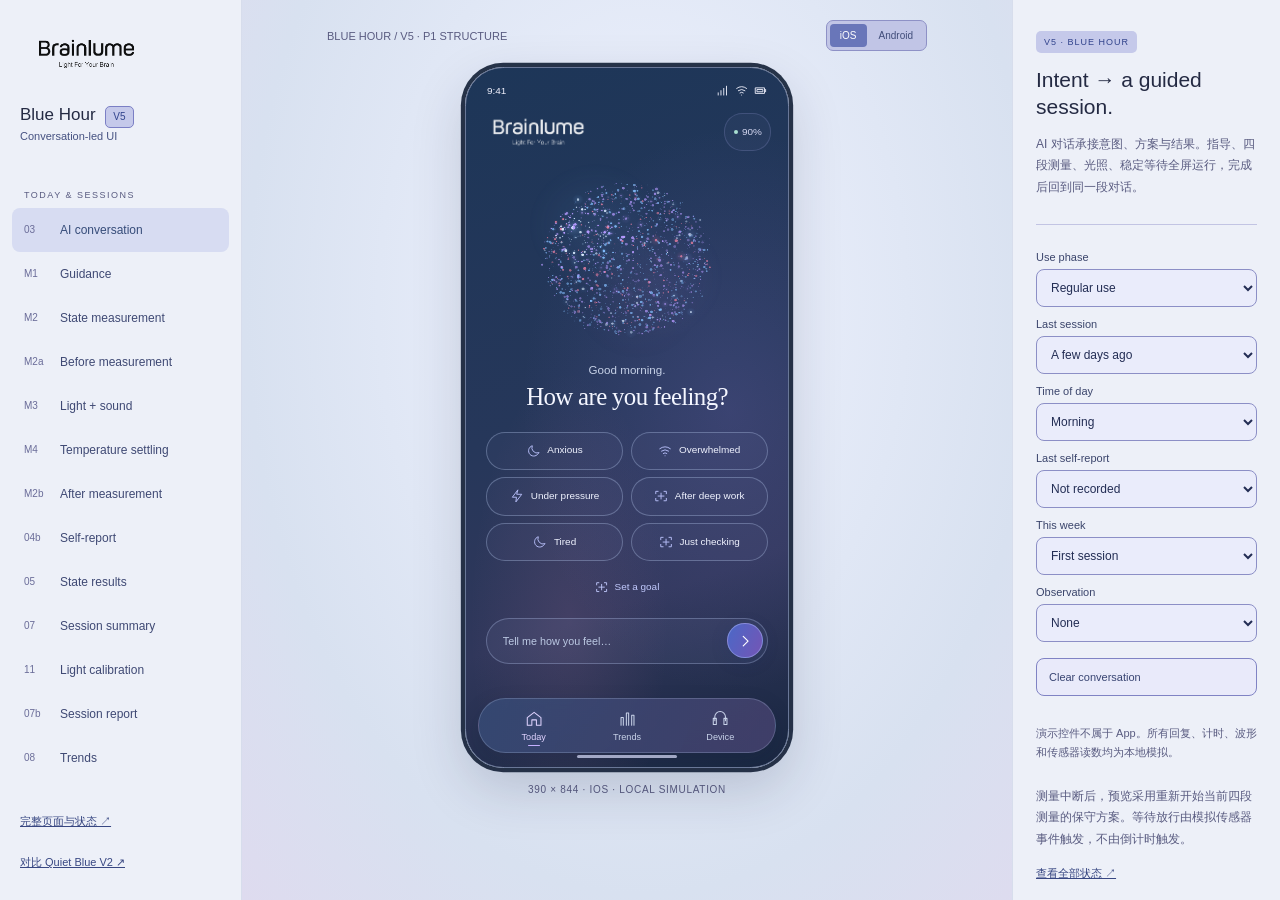
==== commit 31cc66fd: "Unify dark trends and refine volumetric photon sphere" ====
--- a/index.html
+++ b/index.html
@@ -1,2 +1,2 @@
 <!doctype html>
-<html lang="en"><head><meta charset="UTF-8"><meta name="viewport" content="width=device-width,initial-scale=1,viewport-fit=cover"><meta name="theme-color" content="#152440"><title>Brainlume — V5 Blue Hour — Conversation UI</title><link rel="stylesheet" href="style.css"><link rel="icon" href="data:,"><link rel="stylesheet" href="quiet-blue.css"><link rel="stylesheet" href="eeg.css"><link rel="stylesheet" href="extended.css?v=20260921-blue"><link rel="stylesheet" href="ue-sync.css?v=20260921-blue"><link rel="stylesheet" href="p1.css?v=20260921-blue"><link rel="stylesheet" href="warm-still.css?v=20260921-blue"><link rel="stylesheet" href="warm-v5.css?v=20260921-blue"><link rel="stylesheet" href="brand-v5.css?v=20260921-blue"></head><body><div id="app"></div><script src="app.js?v=20260918-product"></script><script src="quiet-blue.js"></script><script src="eeg.js"></script><script src="extended.js?v=20260918-product"></script><script src="ue-sync.js?v=20260918-product"></script><script src="p1.js?v=20260921-blue"></script></body></html>
+<html lang="en"><head><meta charset="UTF-8"><meta name="viewport" content="width=device-width,initial-scale=1,viewport-fit=cover"><meta name="theme-color" content="#152440"><title>Brainlume — V5 Blue Hour — Conversation UI</title><link rel="stylesheet" href="style.css"><link rel="icon" href="data:,"><link rel="stylesheet" href="quiet-blue.css"><link rel="stylesheet" href="eeg.css"><link rel="stylesheet" href="extended.css?v=20260921-photons"><link rel="stylesheet" href="ue-sync.css?v=20260921-photons"><link rel="stylesheet" href="p1.css?v=20260921-photons"><link rel="stylesheet" href="warm-still.css?v=20260921-photons"><link rel="stylesheet" href="warm-v5.css?v=20260921-photons"><link rel="stylesheet" href="brand-v5.css?v=20260921-photons"></head><body><div id="app"></div><script src="app.js?v=20260918-product"></script><script src="quiet-blue.js"></script><script src="eeg.js"></script><script src="extended.js?v=20260918-product"></script><script src="ue-sync.js?v=20260918-product"></script><script src="p1.js?v=20260921-photons"></script></body></html>
--- a/brand-v5.css
+++ b/brand-v5.css
@@ -2,13 +2,14 @@
    Existing page geometry and interactions are retained.
    Red/violet are a visual metaphor for the light session, not visible NIR. */
 :root {
+  --app-background:radial-gradient(ellipse at 92% 38%,#7464b12e,transparent 62%),radial-gradient(ellipse at 8% 4%,#315d9747,transparent 56%),linear-gradient(164deg,#1d3558 0%,#202d50 57%,#171f39 100%);
   --bg:#152440; --surface:#23365b; --surface2:#354574;
   --line:#9dabe04d; --text:#f4f6ff; --muted:#bdc9e4;
   --cyan:#a7b9ff; --green:#a8dfd1; --amber:#ffd59a; --red:#ffacb9;
   --brand-blue:#537ce8; --brand-violet:#8470da; --brand-rose:#ed8faa;
 }
 .p-phone {
-  background:radial-gradient(ellipse at 92% 38%,#7464b12e,transparent 62%),radial-gradient(ellipse at 8% 4%,#315d9747,transparent 56%),linear-gradient(164deg,#1d3558 0%,#202d50 57%,#171f39 100%);
+  background:var(--app-background);
   border-color:#697797;box-shadow:0 24px 65px #14224030,0 0 0 5px #283449;
   --nir-rose:#ee96b0;--nir-violet:#b8a3fa;
 }
@@ -60,20 +61,39 @@
 .ue-column-pair i{background:#718ab8}.ue-column-pair i.after{background:#b6a7f0}
 .p-dose-chart .curve{stroke:#b8a8fa}.p-dose-chart circle:not(.control){fill:#d4aff2}
 .eeg-trace{stroke:#9ac8ff!important}.channel-2 .eeg-trace{stroke:#c3adff!important}.channel-3 .eeg-trace{stroke:#e4aacb!important}
-.p-phone[data-p1-screen=trends]{background:linear-gradient(150deg,#e5edfb,#e7e5f4 80%,#dde6f7);color:#233456;--text:#233456;--muted:#576887;--cyan:#5863aa;--green:#326e65}
-.p-phone[data-p1-screen=trends] .status,.p-phone[data-p1-screen=trends] h1{color:#233456}
-.p-phone[data-p1-screen=trends] .bottom-nav{background:linear-gradient(115deg,#d1def0ed,#dcd5efed);border-color:#8c9ec055}
-.p-phone[data-p1-screen=trends] .bottom-nav button{color:#536785}
-.p-phone[data-p1-screen=trends] .bottom-nav .active,.p-phone[data-p1-screen=trends] .bottom-nav .active svg{color:#634ea0}
-.p-phone[data-p1-screen=trends] .bottom-nav .active:after{background:#745cae}
-.p-phone[data-p1-screen=trends] .p-setting-link{background:#f7f7ff80;border-color:#92a2c655}
-.p-phone[data-p1-screen=trends] .p-setting-link small{color:#596c8a}
-.p-phone[data-p1-screen=trends] .p-setting-link>svg{color:#6a58a7}
-.p-phone[data-p1-screen=trends] .p-device-pill{color:#4e6287;background:#f8faff44;border-color:#8b9cbd55}
-.p-phone[data-p1-screen=trends] .footnote{color:#5b6a87}
-.p-phone[data-p1-screen=trends] .safe-bottom:after{background:#263757}
-.trend-section{background:#f9fbffa1}.chart .line{stroke:#7564b4}.chart circle{fill:#f8faff;stroke:#7464b4}
-.chart text{fill:#516486}.segmented button.active{background:#f8faff;color:#233456}
+/* Trends uses the same dark foundation as the other app destinations. */
+.p-phone[data-p1-screen=trends]{background:var(--app-background);color:var(--text);--text:#f4f6ff;--muted:#bdc9e4;--cyan:#a7b9ff;--green:#a8dfd1}
+.p-phone[data-p1-screen=trends] .status,.p-phone[data-p1-screen=trends] h1{color:var(--text)}
+.p-phone[data-p1-screen=trends] .topbar .brand{filter:invert(1) grayscale(1) brightness(1.12);opacity:1;mix-blend-mode:normal}
+.p-phone[data-p1-screen=trends] .bottom-nav{background:linear-gradient(112deg,#364b76d9,#45416dde);border-color:#b2bee144}
+.p-phone[data-p1-screen=trends] .bottom-nav button{color:#c9d3e9}
+.p-phone[data-p1-screen=trends] .bottom-nav button.active,.p-phone[data-p1-screen=trends] .bottom-nav button.active svg{color:#e0d3ff}
+.p-phone[data-p1-screen=trends] .bottom-nav button.active:after{background:#c5b1ff}
+.p-phone[data-p1-screen=trends] .p-setting-link{background:linear-gradient(115deg,#787bbd23,#7376a620);border-color:#a2b1dd55}
+.p-phone[data-p1-screen=trends] .p-setting-link small{color:#bdc9e4}
+.p-phone[data-p1-screen=trends] .p-setting-link>svg{color:#beb3f3}
+.p-phone[data-p1-screen=trends] .p-device-pill{color:#e2e9fa;background:#a3b9e50c;border-color:#a9b9e03b}
+.p-phone[data-p1-screen=trends] .p-device-pill .dot{background:var(--green)}
+.p-phone[data-p1-screen=trends] .footnote{color:#bdc9e4}
+.p-phone[data-p1-screen=trends] .safe-bottom:after{background:#f2f4ff}
+.p-phone[data-p1-screen=trends] .p-ai-float{background:linear-gradient(135deg,#4a6bad,#7864aa);border-color:#b7b4eb77}
+.p-phone[data-p1-screen=trends] .p-ai-float svg{color:#fff}
+.p-phone[data-p1-screen=trends] .segmented{background:#13213b55;border-color:#94a5cf66}
+.p-phone[data-p1-screen=trends] .segmented button{color:#c9d3e9}
+.p-phone[data-p1-screen=trends] .segmented button.active{background:linear-gradient(115deg,#4b68c7,#7455b5);color:#fff}
+.p-phone[data-p1-screen=trends] .range-caption,.p-phone[data-p1-screen=trends] .trend-caption{color:#bdc9e4}
+.p-phone[data-p1-screen=trends] .trend-section,.p-phone[data-p1-screen=trends] .stat-pair,.p-phone[data-p1-screen=trends] .open-history{background:#9dafe510}
+.p-phone[data-p1-screen=trends] .chart text{fill:#c7d2eb}
+.p-phone[data-p1-screen=trends] .chart .grid{stroke:#94a5cf40}
+.p-phone[data-p1-screen=trends] .chart .line{stroke:#b8a8fa}
+.p-phone[data-p1-screen=trends] .chart circle{fill:#28375a;stroke:#c1b0ff}
+.p-phone[data-p1-screen=trends] .stat-pair strong,.p-phone[data-p1-screen=trends] .history-row strong{color:#f4f6ff}
+.p-phone[data-p1-screen=trends] .stat-pair small,.p-phone[data-p1-screen=trends] .stat-pair .muted,.p-phone[data-p1-screen=trends] .history-row small{color:#bdc9e4}
+.p-phone[data-p1-screen=trends] .stat-pair>div+div,.p-phone[data-p1-screen=trends] .history-row{border-color:#94a5cf40}
+.p-phone[data-p1-screen=trends] .history-row>svg,.p-phone[data-p1-screen=trends] .mood{color:#c7d2eb}
+.p-phone[data-p1-screen=trends] .mood i{background:#bdafea}
+.p-phone[data-p1-screen=trends] .mood.good{color:#a8dfd1}
+.p-phone[data-p1-screen=trends] .mood.good i{background:#a8dfd1}
 .rail .brand{filter:brightness(.28) grayscale(1)}
 .rail,.inspector{background:#edf0f8;color:#293853;border-color:#acb7d255}
 .stage{background:radial-gradient(ellipse at 52% 34%,#f0f3ff,#d8e1f0 70%,#dedbef)}
@@ -81,3 +101,8 @@
 .platform button.active{background:#6976b9;color:#fff}
 .p-phone button:focus-visible,.p-phone a:focus-visible,.p-phone input:focus-visible,.p-phone summary:focus-visible{outline:2px solid #c1b7ff;outline-offset:3px}
 @media(max-width:700px){.p-phone{border:0;box-shadow:none}}
+
+/* Larger, airy photon volume; compact heights retain the existing touch layout. */
+.p-home-hero .p-orb{width:265px;height:265px;min-height:140px;max-width:100%}
+@media(max-width:700px){.p-home-hero .p-orb{width:260px;height:260px}}
+@media(max-width:700px) and (max-height:740px){.p-home-hero .p-orb{width:150px;height:150px;min-height:55px}}
